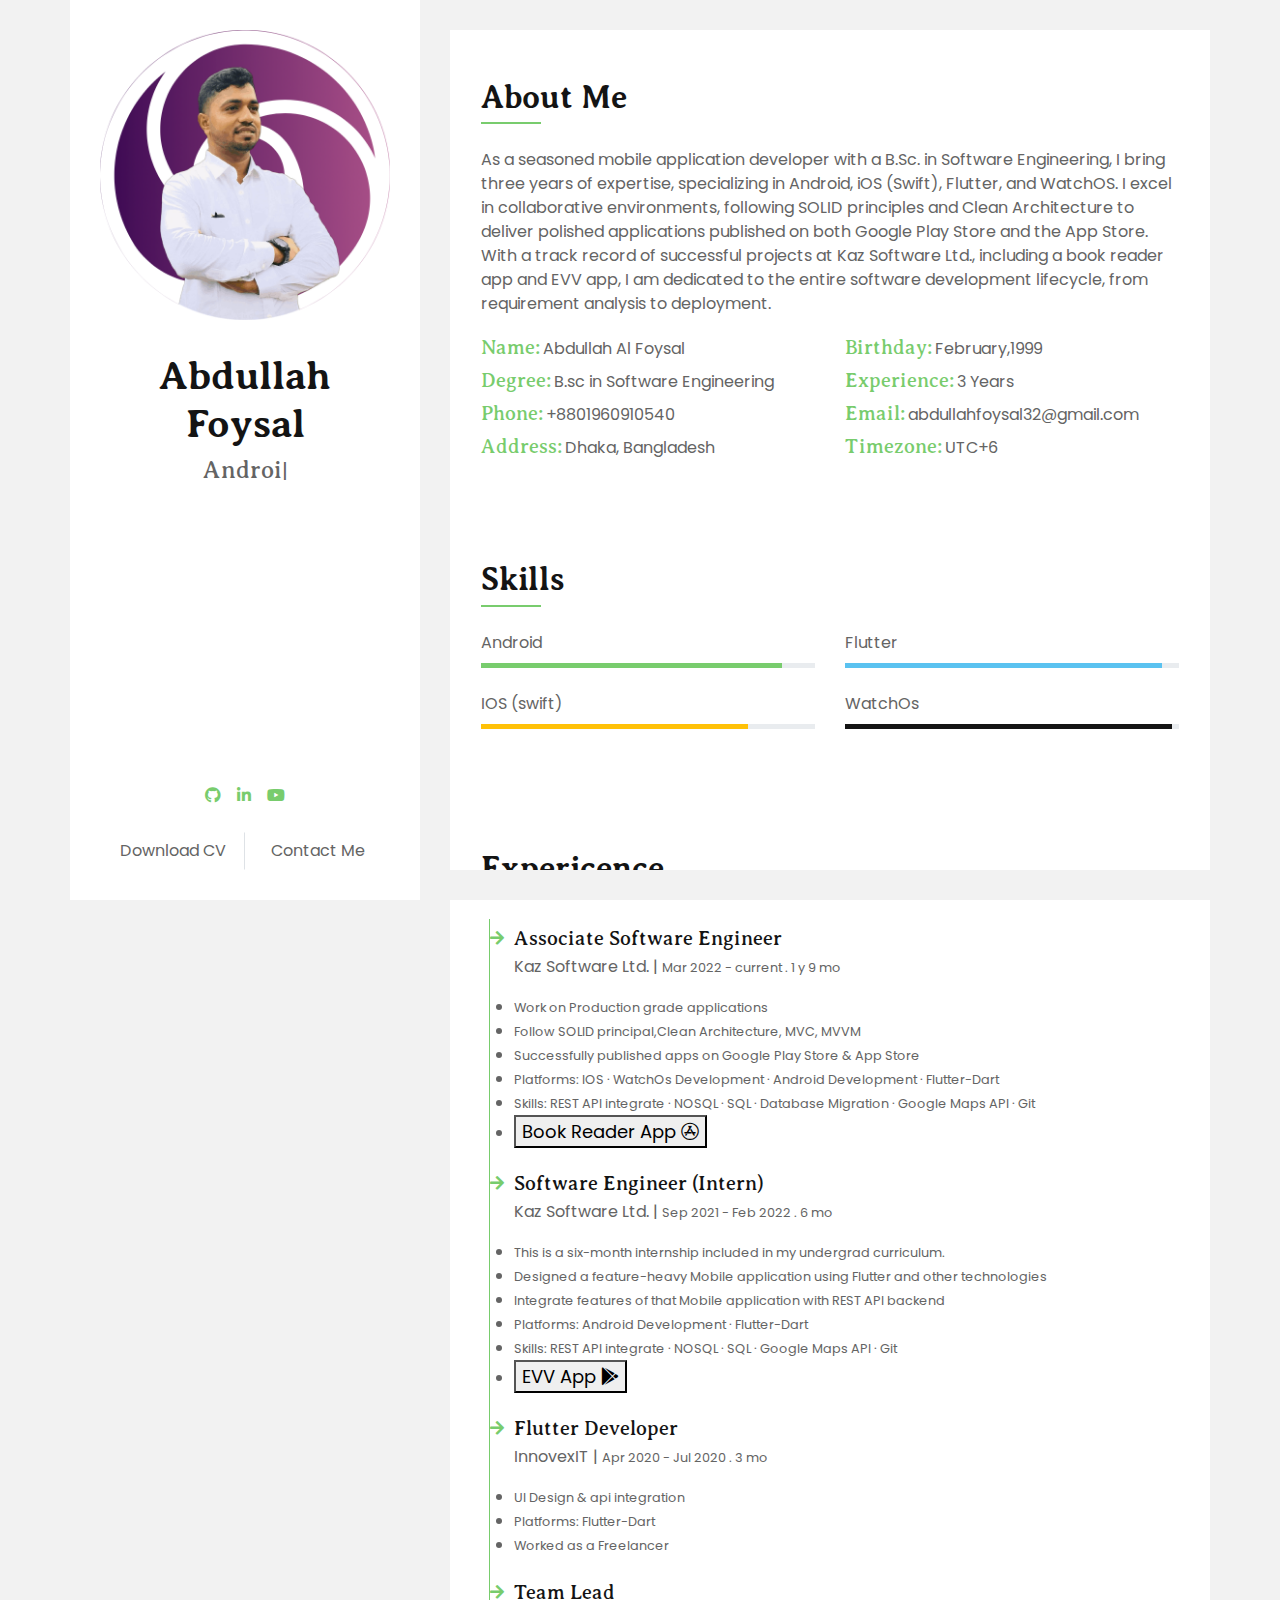
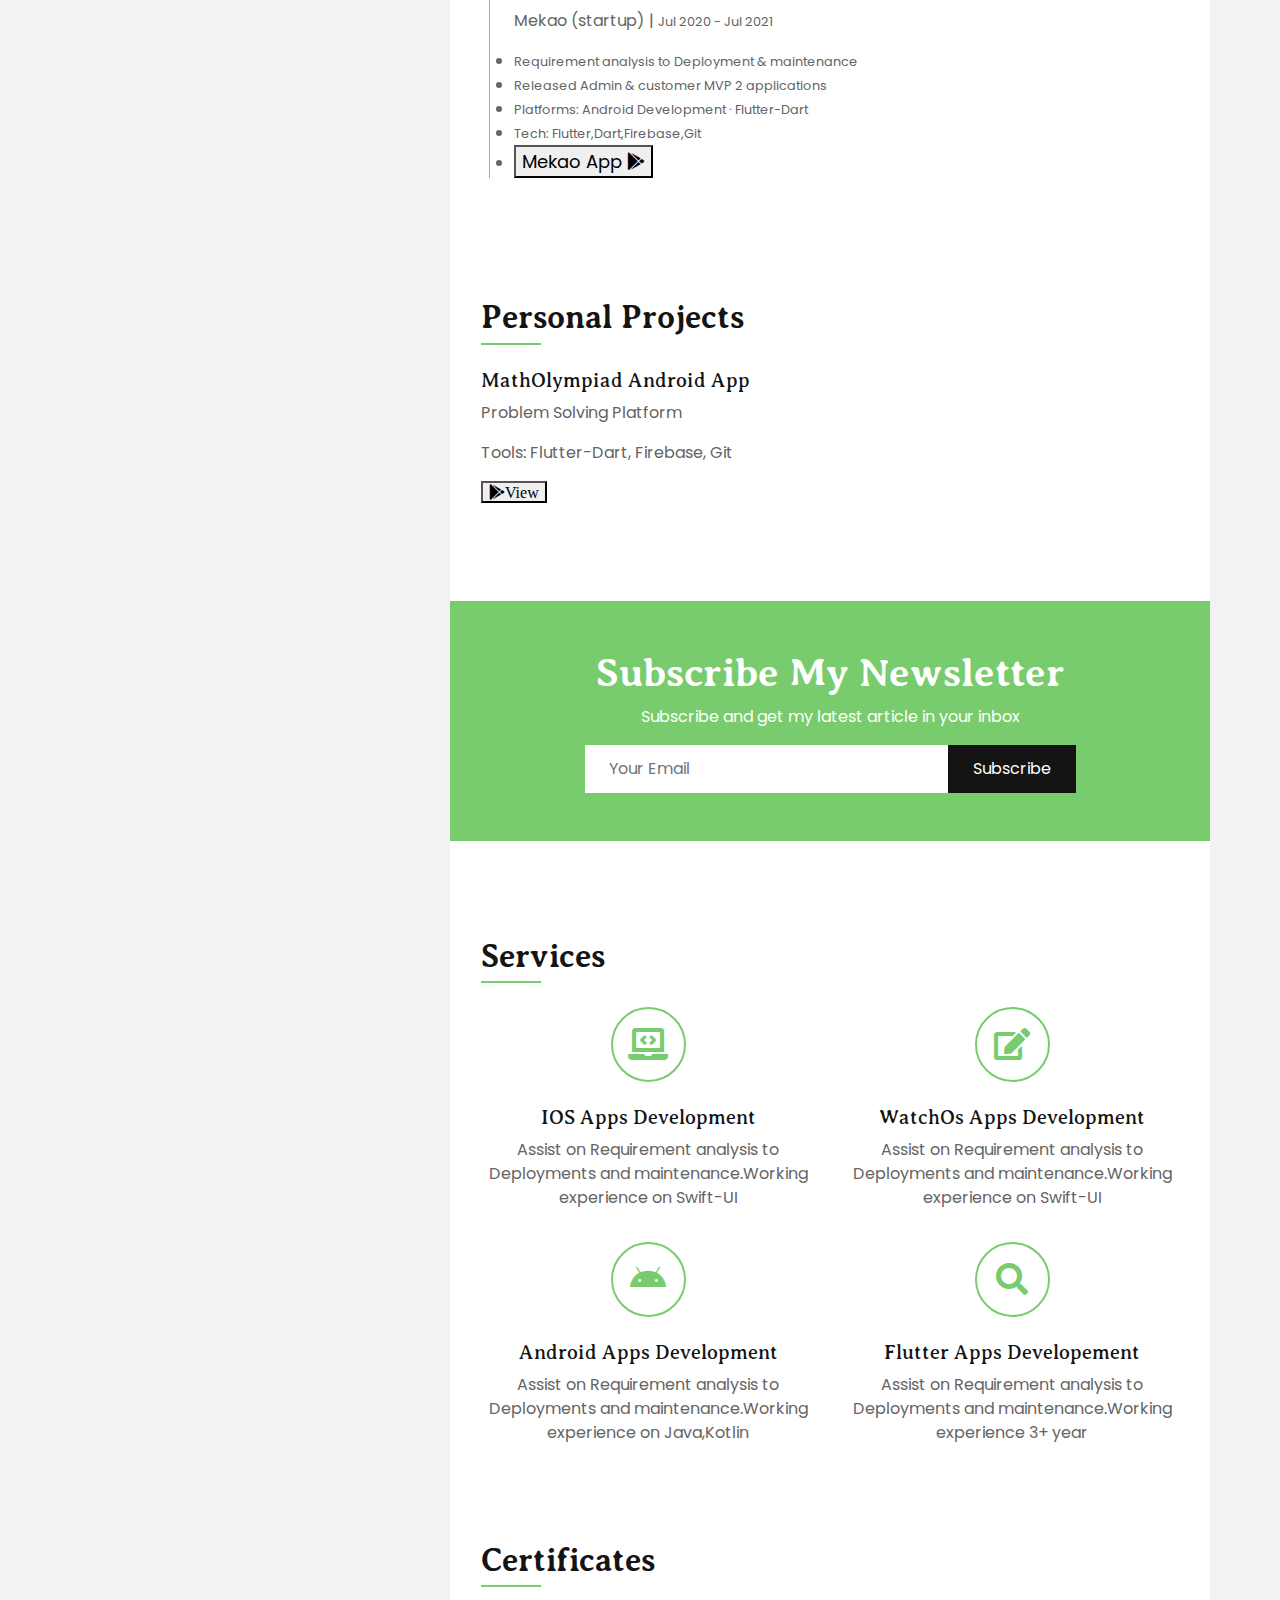
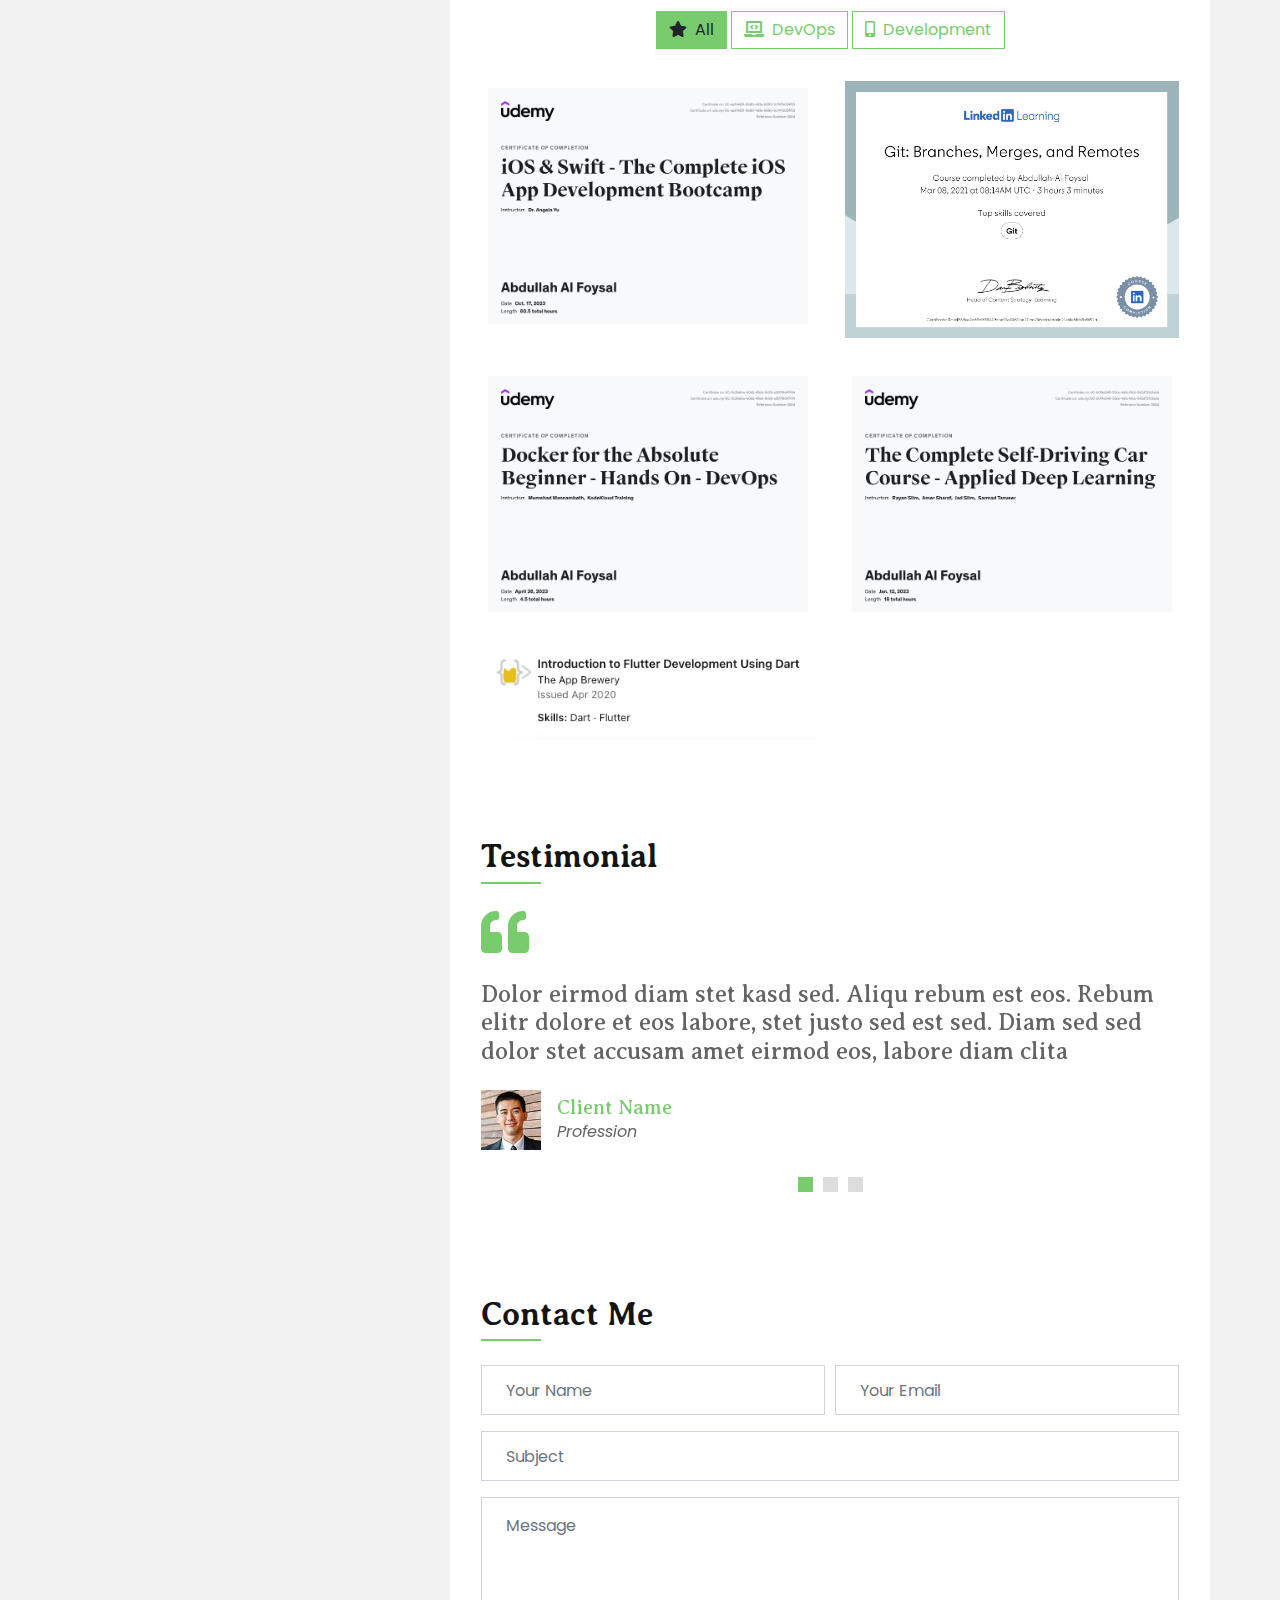
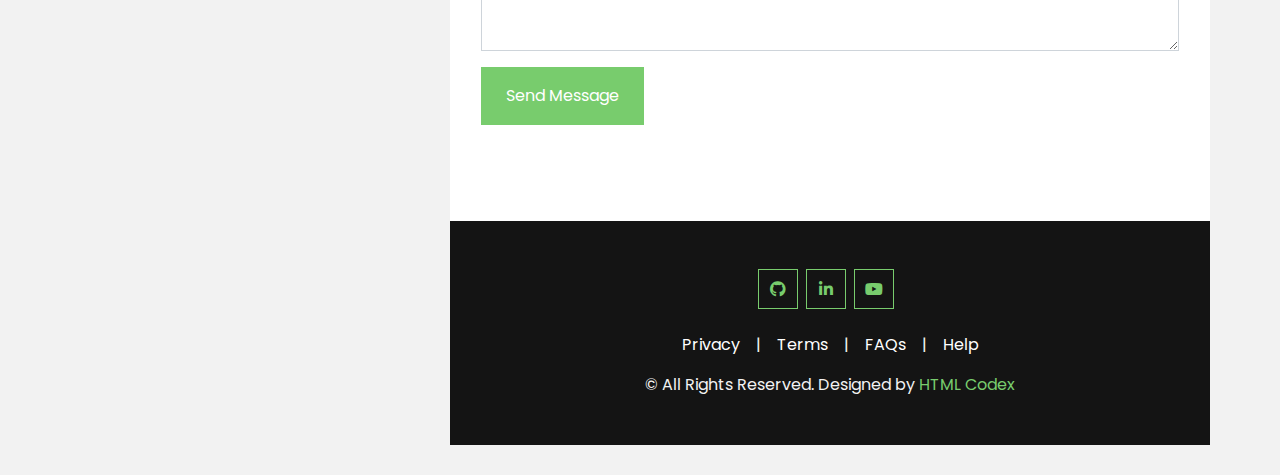
==== index.html @ 1bad293f "personal project add" ====
<!DOCTYPE html>
<html lang="en">
    <head>
        <meta charset="utf-8">
        <title>Abdullah - Portfolio Website</title>
        <meta content="width=device-width, initial-scale=1.0" name="viewport">
        <meta content="Free Website Template" name="keywords">
        <meta content="Free Website Template" name="description">

        <!-- Favicon -->
        <link href="img/favicon.ico" rel="icon">

        <!-- Google Fonts -->
        <link rel="preconnect" href="https://fonts.gstatic.com">
        <link href="https://fonts.googleapis.com/css2?family=Averia+Serif+Libre:wght@400;700&family=Poppins&display=swap" rel="stylesheet"> 

        <!-- Font Awesome -->
        <link href="https://cdnjs.cloudflare.com/ajax/libs/font-awesome/5.10.0/css/all.min.css" rel="stylesheet">

        <!-- Libraries Stylesheet -->
        <link href="lib/owlcarousel/assets/owl.carousel.min.css" rel="stylesheet">
        <link href="lib/lightbox/css/lightbox.min.css" rel="stylesheet">

        <!-- Customized Bootstrap Stylesheet -->
        <link href="css/style.css" rel="stylesheet">
    </head>

    <body data-spy="scroll" data-target=".navbar" data-offset="51">
        <script>
            function openPopup() {
             
                // Create a new window
                var popup = window.open('project.html', 'Popup', 'width=800,height=600,scrollbars=yes');
    
                
            }
        </script>



        <div class="wrapper">
            <div class="sidebar">
                <div class="sidebar-text d-flex flex-column h-100 justify-content-center text-center">
                    <img class="w-100 img-fluid mb-4" src="img/profile.png" alt="Image">
                    <h1 class="mt-2">Abdullah Foysal</h1>
                    <div class="mb-4" style="height: 22px;">
                        <h4 class="typed-text-output d-inline-block text-body"></h4>
                        <div class="typed-text d-none">Android Developer,Flutter Developer,IOS Developer,WatchOs Developer</div>
                    </div>
                    <div class="d-flex justify-content-center mt-auto mb-3">
                        <a class="mx-2" href="https://github.com/Abdullahfoysal" target="_blank"><i class="fab fa-github"></i></a>
                        <a class="mx-2" href="https://www.linkedin.com/in/abdullahfoysal/" target="_blank"><i class="fab fa-linkedin-in"></i></a>
                        
                        <a class="mx-2" href="https://www.youtube.com/@studytab4827" target="_blank"><i class="fab fa-youtube"></i></a>
                    </div>
                    <div class="d-flex align-items-end justify-content-between">
                        <a href="" class="btn btn-block border-right">Download CV</a>
                        <a href="#contact" class="btn btn-block btn-scroll">Contact Me</a>
                    </div>
                </div>
                <div class="sidebar-icon d-flex flex-column h-100 justify-content-center text-right">
                    <i class="fas fa-2x fa-angle-double-right text-primary"></i>
                </div>
            </div>
            <div class="content">
                <!-- About Start -->
                <div class="container bg-white py-5">
                    <div class="row px-3">
                        <div class="col-12">
                            <h2 class="title position-relative pb-2 mb-4">About Me</h2>
                            

  

   
                        </div>
                        <div class="col-12">
                            <p>
                                As a seasoned mobile application developer with a B.Sc. in Software Engineering, I bring three years of expertise, specializing in Android, iOS (Swift), Flutter, and WatchOS. I excel in collaborative environments, following SOLID principles and Clean Architecture to deliver polished applications published on both Google Play Store and the App Store. With a track record of successful projects at Kaz Software Ltd., including a book reader app and EVV app, I am dedicated to the entire software development lifecycle, from requirement analysis to deployment.</p>
                            <div class="row">
                                <div class="col-sm-6 py-1">
                                    <h5 class="d-inline text-primary">Name:</h5> Abdullah Al Foysal
                                </div>
                                <div class="col-sm-6 py-1">
                                    <h5 class="d-inline text-primary">Birthday:</h5> February,1999
                                </div>
                                <div class="col-sm-6 py-1">
                                    <h5 class="d-inline text-primary">Degree:</h5> B.sc in Software Engineering
                                </div>
                                <div class="col-sm-6 py-1">
                                    <h5 class="d-inline text-primary">Experience:</h5> 3 Years
                                </div>
                                <div class="col-sm-6 py-1">
                                    <h5 class="d-inline text-primary">Phone:</h5> +8801960910540
                                </div>
                                <div class="col-sm-6 py-1">
                                    <h5 class="d-inline text-primary">Email:</h5> abdullahfoysal32@gmail.com 
                                </div>
                                <div class="col-sm-6 py-1">
                                    <h5 class="d-inline text-primary">Address:</h5> Dhaka, Bangladesh
                                </div>
                                <div class="col-sm-6 py-1">
                                    <h5 class="d-inline text-primary">Timezone:</h5> UTC+6
                                </div>
                            </div>
                        </div>
                    </div>
                </div>
                <!-- About End -->


                <!-- Skills Start -->
                <div class="container bg-white py-5">
                    <div class="row px-3">
                        <div class="col-12">
                            <h2 class="title position-relative pb-2 mb-4">Skills</h2>
                        </div>
                        <div class="col-sm-6">
                            <div class="skill mb-4">
                                <div class="d-flex justify-content-between">
                                    <p class="mb-2">Android</p>
                                    <!-- <p class="mb-2">95%</p> -->
                                </div>
                                <div class="progress">
                                    <div class="progress-bar bg-primary" role="progressbar" aria-valuenow="90" aria-valuemin="0" aria-valuemax="100"></div>
                                </div>
                            </div>
                            <div class="skill mb-4">
                                <div class="d-flex justify-content-between">
                                    <p class="mb-2">IOS (swift)</p>
                                    <!-- <p class="mb-2">90%</p> -->
                                </div>
                                <div class="progress">
                                    <div class="progress-bar bg-warning" role="progressbar" aria-valuenow="80" aria-valuemin="0" aria-valuemax="100"></div>
                                </div>
                            </div>
                            <!-- <div class="skill mb-4">
                                <div class="d-flex justify-content-between">
                                    <p class="mb-2">PHP</p>
                                    <p class="mb-2">90%</p>
                                </div>
                                <div class="progress">
                                    <div class="progress-bar bg-danger" role="progressbar" aria-valuenow="90" aria-valuemin="0" aria-valuemax="100"></div>
                                </div>
                            </div> -->
                        </div>
                        <div class="col-sm-6">
                            <div class="skill mb-4">
                                <div class="d-flex justify-content-between">
                                    <p class="mb-2">Flutter</p>
                                    <!-- <p class="mb-2">99%</p> -->
                                </div>
                                <div class="progress">
                                    <div class="progress-bar bg-blue" role="progressbar" aria-valuenow="95" aria-valuemin="0" aria-valuemax="100"></div>
                                </div>
                            </div>
                            <div class="skill mb-4">
                                <div class="d-flex justify-content-between">
                                    <p class="mb-2">WatchOs</p>
                                    <!-- <p class="mb-2">95%</p> -->
                                </div>
                                <div class="progress">
                                    <div class="progress-bar bg-dark" role="progressbar" aria-valuenow="98" aria-valuemin="0" aria-valuemax="100"></div>
                                </div>
                            </div>
                            <!-- <div class="skill mb-4">
                                <div class="d-flex justify-content-between">
                                    <p class="mb-2">Wordpress</p>
                                    <p class="mb-2">85%</p>
                                </div>
                                <div class="progress">
                                    <div class="progress-bar bg-info" role="progressbar" aria-valuenow="85" aria-valuemin="0" aria-valuemax="100"></div>
                                </div>
                            </div> -->
                        </div>
                    </div>
                </div>
                <!-- Skills End -->


                <!-- Education Start -->
                <div class="container bg-white py-5">
                    <div class="row px-3">
                        <div class="col-12">
                            <h2 class="title position-relative pb-2 mb-4">Expericence</h2>
                        </div>
                        <div class="col-12">
                            <div class="border-left border-primary pt-2 pl-4 ml-2">
                                <div class="position-relative mb-4">
                                    <i class="fa fa-arrow-right text-primary position-absolute" style="top: 3px; left: -24px;"></i>
                                    <h5 class="mb-1">Associate Software Engineer</h5>
                                    <p class="mb-2">Kaz Software Ltd. | <small>Mar 2022 - current . 1 y 9 mo</small></p>
                                    <p> 
                                        <li><small>Work on Production grade applications</small></li>
                                        <li><small>Follow SOLID principal,Clean Architecture, MVC, MVVM</small></li>
                                        <li><small> Successfully published apps on Google Play Store & App Store</small></li>
                                        <li><small> <bold>Platforms: </bold>IOS · WatchOs Development · Android Development · Flutter-Dart</small></li>
                                        <li><small> <bold>Skills: </bold>REST API integrate · NOSQL · SQL · Database Migration · Google Maps API · Git</small></li>
                                        <li> 
                                            <a href="https://apps.apple.com/us/app/hakma-muslim-kids-reader-tv/id6446335154">
                                            <button style='font-size:18px'>Book Reader App <i class='fab fa-app-store'></i></button> 
                                            </a>
                                        </li>
                                       
                                     
                                    </p>
                                </div>
                                <div class="position-relative mb-4">
                                    <i class="fa fa-arrow-right text-primary position-absolute" style="top: 3px; left: -24px;"></i>
                                    <h5 class="mb-1">Software Engineer (Intern)</h5>
                                    <p class="mb-2">Kaz Software Ltd. | <small>Sep 2021 - Feb 2022 . 6 mo</small></p>
                                    <p> 
                                        <li><small>This is a six-month internship included in my undergrad curriculum.</small></li>
                                        <li><small>Designed a feature-heavy Mobile application using Flutter and other technologies</small></li>
                                        <li><small>Integrate features of that Mobile application with REST API backend</small></li>
                                        <li><small> <bold>Platforms: </bold>Android Development · Flutter-Dart</small></li>
                                        <li><small>Skills: REST API integrate · NOSQL · SQL · Google Maps API · Git</small></li>
                                        <li> 
                                            <a href="https://play.google.com/store/apps/details?id=com.swe.evv">
                                            <button style='font-size:18px'>EVV App <i class='fab fa-google-play'></i></button> 
                                            </a>
                                        </li>
                                     
                                    </p>
                                </div>
                                <div class="position-relative mb-4">
                                    <i class="fa fa-arrow-right text-primary position-absolute" style="top: 3px; left: -24px;"></i>
                                    <h5 class="mb-1">Flutter Developer </h5>
                                    <p class="mb-2">InnovexIT | <small>Apr 2020 - Jul 2020 . 3 mo</small></p>
                                    
                                    <p>
                                        <li><small>UI Design & api integration</small></li>
                                        <li><small> <bold>Platforms: </bold>Flutter-Dart</small></li>
                                        <li><small>Worked as a Freelancer</small></li>
                                      
                                    </p>
                                </div>
                                <div class="position-relative mb-4">
                                    <i class="fa fa-arrow-right text-primary position-absolute" style="top: 3px; left: -24px;"></i>
                                    <h5 class="mb-1">Team Lead</h5>
                                    <p class="mb-2">Mekao (startup) | <small>Jul 2020 - Jul 2021</small></p>
                                    <p>
                                        
                                        <li><small>Requirement analysis to Deployment & maintenance</small></li>
                                        <li><small>Released Admin & customer MVP 2 applications</small></li>
                                        <li><small> <bold>Platforms: </bold>Android Development · Flutter-Dart</small></li>
                                        <li><small>Tech: Flutter,Dart,Firebase,Git</small></li>
                                        <li> 
                                            <a href="https://play.google.com/store/apps/details?id=com.technician.summary.client_tsp_v2">
                                            <button style='font-size:18px'>Mekao App <i class='fab fa-google-play'></i></button> 
                                            </a>
                                        </li>
                                        
                                    </p>
                                </div>
                            </div>
                        </div>
                    </div>
                </div>
                <!-- Education End -->


<!-- Projects Start -->
<div class="container bg-white py-5">
    <div class="row px-3">
        <div class="col-12">
            <h2 class="title position-relative pb-2 mb-4">Personal Projects</h2>
        </div>
        <div class="col-12">
            <div class="project-item-container">
                <!-- Project 1 -->
                <div class="project-item">
                    <!-- <i class="fas fa-mobile-alt project-icon"></i> -->
                    <div class="project-details">
                        <h5 class="project-title">MathOlympiad Android App</h5>
                        <p class="project-subtitle">Problem Solving Platform</p>
                        <p class="project-subtitle">Tools: Flutter-Dart, Firebase, Git</p>
                       
                        <button onclick="openPopup()" class="fab fa-google-play">View</button>
                    </div>
                </div>

              
            </div>
        </div>
    </div>
</div>
<!-- Projects End -->


                
                
                <!-- Subscribe Start -->
                <div class="container bg-white py-5 px-0">
                    <div class="bg-primary text-center p-5">
                        <h1 class="text-white font-weight-bold">Subscribe My Newsletter</h1>
                        <p class="text-white">Subscribe and get my latest article in your inbox</p>
                        <form class="form-inline justify-content-center">
                            <div class="input-group">
                                <input type="text" class="form-control border-0 p-4" placeholder="Your Email">
                                <div class="input-group-append">
                                    <button class="btn btn-dark px-4" type="submit">Subscribe</button>
                                </div>
                            </div>
                        </form>
                    </div>
                </div>
                <!-- Subscribe End -->


                <!-- Services Start -->
                <div class="container bg-white pt-5 pb-3">
                    <div class="row px-3">
                        <div class="col-12">
                            <h2 class="title position-relative pb-2 mb-4">Services</h2>
                        </div>
                        <div class="col-md-6 service-item text-center mb-3">
                            <i class="fa fa-2x fa-laptop-code mx-auto mb-4"></i>
                            <h5 class="mb-2">IOS Apps Development</h5>
                            <p>Assist on Requirement analysis to Deployments and maintenance.Working experience on Swift-UI</p>
                        </div>
                        <div class="col-md-6 service-item text-center mb-3">
                            <i class="fa fa-2x fa-edit mx-auto mb-4"></i>
                            <h5 class="mb-2">WatchOs Apps Development</h5>
                            <p>Assist on Requirement analysis to Deployments and maintenance.Working experience on Swift-UI</p>
                        </div>
                        
                        <div class="col-md-6 service-item text-center mb-3">
                            <i class="fab fa-2x fa-android mx-auto mb-4"></i>
                            <h5 class="mb-2">Android Apps Development</h5>
                            <p>Assist on Requirement analysis to Deployments and maintenance.Working experience on Java,Kotlin</p>
                        </div>
                        <div class="col-md-6 service-item text-center mb-3">
                            <i class="fa fa-2x fa-search mx-auto mb-4"></i>
                            <h5 class="mb-2">Flutter Apps Developement</h5>
                            <p>Assist on Requirement analysis to Deployments and maintenance.Working experience 3+ year</p>
                        </div>
                       


                    </div>
                </div>
                <!-- Services End -->


                <!-- Portfolio Start -->
                <div class="container bg-white pt-5 pb-3">
                    <div class="row px-3">
                        <div class="col-12">
                            <h2 class="title position-relative pb-2 mb-4">Certificates</h2>
                        </div>
                        <div class="col-12">
                            <div class="row">
                                <div class="col-12 text-center mb-2">
                                    <ul class="list-inline mb-4" id="portfolio-flters">
                                        <li class="btn btn-outline-primary active"  data-filter="*"><i class="fa fa-star mr-2"></i>All</li>
                                        <li class="btn btn-outline-primary" data-filter=".first"><i class="fa fa-laptop-code mr-2"></i>DevOps</li>
                                        <li class="btn btn-outline-primary" data-filter=".second"><i class="fa fa-mobile-alt mr-2"></i>Development</li>
                                    </ul>
                                </div>
                            </div>
                            <div class="row portfolio-container">
                                
                                <div class="col-md-6 mb-4 portfolio-item second">
                                    <div class="position-relative overflow-hidden mb-2">
                                        <img class="img-fluid w-100" src="img/certificates/portfolio-1.jpg" alt="">
                                        <div class="portfolio-btn d-flex align-items-center justify-content-center">
                                            <a href="img/certificates/portfolio-1.jpg" data-lightbox="portfolio">
                                                <i class="fa fa-4x fa-plus text-white"></i>
                                            </a>
                                        </div>
                                    </div>
                                </div>
                                <div class="col-md-6 mb-4 portfolio-item second">
                                    <div class="position-relative overflow-hidden mb-2">
                                        <img class="img-fluid w-100" src="img/certificates/portfolio-2.jpg" alt="">
                                        <div class="portfolio-btn d-flex align-items-center justify-content-center">
                                            <a href="img/certificates/portfolio-2.jpg" data-lightbox="portfolio">
                                                <i class="fa fa-4x fa-plus text-white"></i>
                                            </a>
                                        </div>
                                    </div>
                                </div>
                                <div class="col-md-6 mb-4 portfolio-item first">
                                    <div class="position-relative overflow-hidden mb-2">
                                        <img class="img-fluid w-100" src="img/certificates/portfolio-3.jpg" alt="">
                                        <div class="portfolio-btn d-flex align-items-center justify-content-center">
                                            <a href="img/certificates/portfolio-3.jpg" data-lightbox="portfolio">
                                                <i class="fa fa-4x fa-plus text-white"></i>
                                            </a>
                                        </div>
                                    </div>
                                </div>
                                <div class="col-md-6 mb-4 portfolio-item second">
                                    <div class="position-relative overflow-hidden mb-2">
                                        <img class="img-fluid w-100" src="img/certificates/portfolio-4.jpg" alt="">
                                        <div class="portfolio-btn d-flex align-items-center justify-content-center">
                                            <a href="img/certificates/portfolio-4.jpg" data-lightbox="portfolio">
                                                <i class="fa fa-4x fa-plus text-white"></i>
                                            </a>
                                        </div>
                                    </div>
                                </div>
                                <div class="col-md-6 mb-4 portfolio-item second">
                                    <div class="position-relative overflow-hidden mb-2">
                                        <img class="img-fluid w-100" src="img/certificates/flutter.jpg" alt="">
                                        <div class="portfolio-btn d-flex align-items-center justify-content-center"> 
                                            <a href="img/certificates/flutter.jpg" data-lightbox="portfolio">
                                                <i class="fa fa-4x fa-plus text-white"></i>
                                            </a>
                                        </div>
                                    </div>
                                </div>
                            </div>
                        </div>
                    </div>
                </div>
                <!-- Portfolio End -->


                <!-- Testimonial Start -->
                <div class="container bg-white py-5">
                    <div class="row px-3">
                        <div class="col-12">
                            <h2 class="title position-relative pb-2 mb-4">Testimonial</h2>
                        </div>
                        <div class="col-12">
                            <div class="owl-carousel testimonial-carousel">
                                <div class="text-left">
                                    <i class="fa fa-3x fa-quote-left text-primary mb-4"></i>
                                    <h4 class="text-body mb-4">Dolor eirmod diam stet kasd sed. Aliqu rebum est eos. Rebum elitr dolore et eos labore, stet justo sed est sed. Diam sed sed dolor stet accusam amet eirmod eos, labore diam clita</h4>
                                    <div class="d-flex align-items-center">
                                        <img class="img-fluid" src="img/testimonial-1.jpg" style="width: 60px; height: 60px;">
                                        <div class="pl-3">
                                            <h5 class="text-primary m-0">Client Name</h5>
                                            <i>Profession</i>
                                        </div>
                                    </div>
                                </div>
                                <div class="text-left">
                                    <i class="fa fa-3x fa-quote-left text-primary mb-4"></i>
                                    <h4 class="text-body mb-4">Dolor eirmod diam stet kasd sed. Aliqu rebum est eos. Rebum elitr dolore et eos labore, stet justo sed est sed. Diam sed sed dolor stet accusam amet eirmod eos, labore diam clita</h4>
                                    <div class="d-flex align-items-center">
                                        <img class="img-fluid" src="img/testimonial-2.jpg" style="width: 60px; height: 60px;">
                                        <div class="pl-3">
                                            <h5 class="text-primary m-0">Client Name</h5>
                                            <i>Profession</i>
                                        </div>
                                    </div>
                                </div>
                                <div class="text-left">
                                    <i class="fa fa-3x fa-quote-left text-primary mb-4"></i>
                                    <h4 class="text-body mb-4">Dolor eirmod diam stet kasd sed. Aliqu rebum est eos. Rebum elitr dolore et eos labore, stet justo sed est sed. Diam sed sed dolor stet accusam amet eirmod eos, labore diam clita</h4>
                                    <div class="d-flex align-items-center">
                                        <img class="img-fluid" src="img/testimonial-3.jpg" style="width: 60px; height: 60px;">
                                        <div class="pl-3">
                                            <h5 class="text-primary m-0">Client Name</h5>
                                            <i>Profession</i>
                                        </div>
                                    </div>
                                </div>
                            </div>
                        </div>
                    </div>
                </div>
                <!-- Testimonial End -->


                <!-- Contact Start -->
                <div class="container bg-white py-5" id="contact">
                    <div class="row px-3">
                        <div class="col-12">
                            <h2 class="title position-relative pb-2 mb-4">Contact Me</h2>
                        </div>
                        <div class="col-12">
                            <div class="contact-form">
                                <div id="success"></div>
                                <form name="sentMessage" id="contactForm" novalidate="novalidate">
                                    <div class="form-row">
                                        <div class="control-group col-sm-6">
                                            <input type="text" class="form-control p-4" id="name" placeholder="Your Name"
                                                required="required" data-validation-required-message="Please enter your name" />
                                            <p class="help-block text-danger"></p>
                                        </div>
                                        <div class="control-group col-sm-6">
                                            <input type="email" class="form-control p-4" id="email" placeholder="Your Email"
                                                required="required" data-validation-required-message="Please enter your email" />
                                            <p class="help-block text-danger"></p>
                                        </div>
                                    </div>
                                    <div class="control-group">
                                        <input type="text" class="form-control p-4" id="subject" placeholder="Subject"
                                            required="required" data-validation-required-message="Please enter a subject" />
                                        <p class="help-block text-danger"></p>
                                    </div>
                                    <div class="control-group">
                                        <textarea class="form-control py-3 px-4" rows="5" id="message" placeholder="Message"
                                            required="required"
                                            data-validation-required-message="Please enter your message"></textarea>
                                        <p class="help-block text-danger"></p>
                                    </div>
                                    <div>
                                        <button class="btn btn-primary py-3 px-4" type="submit" id="sendMessageButton">Send Message</button>
                                    </div>
                                </form>
                            </div>
                        </div>
                    </div>
                </div>
                <!-- Contact End -->
                
                
                <!-- Footer Start -->
                <div class="container-fluid bg-white pt-5 px-0">
                    <div class="container bg-dark text-light text-center py-5">
                        <div class="d-flex justify-content-center mb-4">
                            <a class="btn btn-outline-primary btn-square mr-2" href="https://github.com/Abdullahfoysal" target="_blank"><i class="fab fa-github"></i></a>
                            <a class="btn btn-outline-primary btn-square mr-2" href="https://www.linkedin.com/in/abdullahfoysal" target="_blank"><i class="fab fa-linkedin-in"></i></a>
                            <a class="btn btn-outline-primary btn-square mr-2" href="https://www.youtube.com/@studytab4827" target="_blank"><i class="fab fa-youtube"></i></a>
                            
                        </div>
                        <div class="d-flex justify-content-center mb-3">
                            <a class="text-white" href="#">Privacy</a>
                            <span class="px-3">|</span>
                            <a class="text-white" href="#">Terms</a>
                            <span class="px-3">|</span>
                            <a class="text-white" href="#">FAQs</a>
                            <span class="px-3">|</span>
                            <a class="text-white" href="#">Help</a>
                        </div>
                        <p class="m-0">&copy; All Rights Reserved. Designed by <a href="https://htmlcodex.com">HTML Codex</a></p>
                    </div>
                </div>
                <!-- Footer End -->
            </div>
        </div>
        
        <!-- Back to Top -->
        <a href="#" class="back-to-top"><i class="fa fa-angle-double-up"></i></a>
        
        <!-- JavaScript Libraries -->
        <script src="https://code.jquery.com/jquery-3.4.1.min.js"></script>
        <script src="https://stackpath.bootstrapcdn.com/bootstrap/4.4.1/js/bootstrap.bundle.min.js"></script>
        <script src="lib/typed/typed.min.js"></script>
        <script src="lib/easing/easing.min.js"></script>
        <script src="lib/waypoints/waypoints.min.js"></script>
        <script src="lib/owlcarousel/owl.carousel.min.js"></script>
        <script src="lib/isotope/isotope.pkgd.min.js"></script>
        <script src="lib/lightbox/js/lightbox.min.js"></script>

        <!-- Contact Javascript File -->
        <script src="mail/jqBootstrapValidation.min.js"></script>
        <script src="mail/contact.js"></script>

        <!-- Template Javascript -->
        <script src="js/main.js"></script>
    </body>
</html>
---- css/style.css ----
/******* Bootstrap Theming ********/
/*!
 * Bootstrap v4.5.3 (https://getbootstrap.com/)
 * Copyright 2011-2020 The Bootstrap Authors
 * Copyright 2011-2020 Twitter, Inc.
 * Licensed under MIT (https://github.com/twbs/bootstrap/blob/main/LICENSE)
 */
:root {
  --blue: #007bff;
  --indigo: #6610f2;
  --purple: #6f42c1;
  --pink: #e83e8c;
  --red: #dc3545;
  --orange: #fd7e14;
  --yellow: #ffc107;
  --green: #28a745;
  --teal: #20c997;
  --cyan: #17a2b8;
  --white: #fff;
  --gray: #6c757d;
  --gray-dark: #343a40;
  --primary: #78CC6D;
  --secondary: #6c757d;
  --success: #28a745;
  --info: #17a2b8;
  --warning: #ffc107;
  --danger: #dc3545;
  --light: #F2F2F2;
  --dark: #141414;
  --breakpoint-xs: 0;
  --breakpoint-sm: 576px;
  --breakpoint-md: 768px;
  --breakpoint-lg: 992px;
  --breakpoint-xl: 1200px;
  --font-family-sans-serif: -apple-system, BlinkMacSystemFont, "Segoe UI", Roboto, "Helvetica Neue", Arial, "Noto Sans", sans-serif, "Apple Color Emoji", "Segoe UI Emoji", "Segoe UI Symbol", "Noto Color Emoji";
  --font-family-monospace: SFMono-Regular, Menlo, Monaco, Consolas, "Liberation Mono", "Courier New", monospace;
}

*,
*::before,
*::after {
  box-sizing: border-box;
}

html {
  font-family: sans-serif;
  line-height: 1.15;
  -webkit-text-size-adjust: 100%;
  -webkit-tap-highlight-color: rgba(0, 0, 0, 0);
}

article, aside, figcaption, figure, footer, header, hgroup, main, nav, section {
  display: block;
}

body {
  margin: 0;
  font-family: "Poppins", sans-serif;
  font-size: 1rem;
  font-weight: 400;
  line-height: 1.5;
  color: #646464;
  text-align: left;
  background-color: #F2F2F2;
}

[tabindex="-1"]:focus:not(:focus-visible) {
  outline: 0 !important;
}

hr {
  box-sizing: content-box;
  height: 0;
  overflow: visible;
}

h1, h2, h3, h4, h5, h6 {
  margin-top: 0;
  margin-bottom: 0.5rem;
}

p {
  margin-top: 0;
  margin-bottom: 1rem;
}

abbr[title],
abbr[data-original-title] {
  text-decoration: underline;
  text-decoration: underline dotted;
  cursor: help;
  border-bottom: 0;
  text-decoration-skip-ink: none;
}

address {
  margin-bottom: 1rem;
  font-style: normal;
  line-height: inherit;
}

ol,
ul,
dl {
  margin-top: 0;
  margin-bottom: 1rem;
}

ol ol,
ul ul,
ol ul,
ul ol {
  margin-bottom: 0;
}

dt {
  font-weight: 700;
}

dd {
  margin-bottom: .5rem;
  margin-left: 0;
}

blockquote {
  margin: 0 0 1rem;
}

b,
strong {
  font-weight: bolder;
}

small {
  font-size: 80%;
}

sub,
sup {
  position: relative;
  font-size: 75%;
  line-height: 0;
  vertical-align: baseline;
}

sub {
  bottom: -.25em;
}

sup {
  top: -.5em;
}

a {
  color: #78CC6D;
  text-decoration: none;
  background-color: transparent;
}

a:hover {
  color: #4aaf3d;
  text-decoration: underline;
}

a:not([href]):not([class]) {
  color: inherit;
  text-decoration: none;
}

a:not([href]):not([class]):hover {
  color: inherit;
  text-decoration: none;
}

pre,
code,
kbd,
samp {
  font-family: SFMono-Regular, Menlo, Monaco, Consolas, "Liberation Mono", "Courier New", monospace;
  font-size: 1em;
}

pre {
  margin-top: 0;
  margin-bottom: 1rem;
  overflow: auto;
  -ms-overflow-style: scrollbar;
}

figure {
  margin: 0 0 1rem;
}

img {
  vertical-align: middle;
  border-style: none;
}

svg {
  overflow: hidden;
  vertical-align: middle;
}

table {
  border-collapse: collapse;
}

caption {
  padding-top: 0.75rem;
  padding-bottom: 0.75rem;
  color: #6c757d;
  text-align: left;
  caption-side: bottom;
}

th {
  text-align: inherit;
  text-align: -webkit-match-parent;
}

label {
  display: inline-block;
  margin-bottom: 0.5rem;
}

button {
  border-radius: 0;
}

button:focus {
  outline: 1px dotted;
  outline: 5px auto -webkit-focus-ring-color;
}

input,
button,
select,
optgroup,
textarea {
  margin: 0;
  font-family: inherit;
  font-size: inherit;
  line-height: inherit;
}

button,
input {
  overflow: visible;
}

button,
select {
  text-transform: none;
}

[role="button"] {
  cursor: pointer;
}

select {
  word-wrap: normal;
}

button,
[type="button"],
[type="reset"],
[type="submit"] {
  -webkit-appearance: button;
}

button:not(:disabled),
[type="button"]:not(:disabled),
[type="reset"]:not(:disabled),
[type="submit"]:not(:disabled) {
  cursor: pointer;
}

button::-moz-focus-inner,
[type="button"]::-moz-focus-inner,
[type="reset"]::-moz-focus-inner,
[type="submit"]::-moz-focus-inner {
  padding: 0;
  border-style: none;
}

input[type="radio"],
input[type="checkbox"] {
  box-sizing: border-box;
  padding: 0;
}

textarea {
  overflow: auto;
  resize: vertical;
}

fieldset {
  min-width: 0;
  padding: 0;
  margin: 0;
  border: 0;
}

legend {
  display: block;
  width: 100%;
  max-width: 100%;
  padding: 0;
  margin-bottom: .5rem;
  font-size: 1.5rem;
  line-height: inherit;
  color: inherit;
  white-space: normal;
}

progress {
  vertical-align: baseline;
}

[type="number"]::-webkit-inner-spin-button,
[type="number"]::-webkit-outer-spin-button {
  height: auto;
}

[type="search"] {
  outline-offset: -2px;
  -webkit-appearance: none;
}

[type="search"]::-webkit-search-decoration {
  -webkit-appearance: none;
}

::-webkit-file-upload-button {
  font: inherit;
  -webkit-appearance: button;
}

output {
  display: inline-block;
}

summary {
  display: list-item;
  cursor: pointer;
}

template {
  display: none;
}

[hidden] {
  display: none !important;
}

h1, h2, h3, h4, h5, h6,
.h1, .h2, .h3, .h4, .h5, .h6 {
  margin-bottom: 0.5rem;
  font-family: "Averia Serif Libre", cursive;
  font-weight: 500;
  line-height: 1.2;
  color: #141414;
}

h1, .h1 {
  font-size: 2.5rem;
}

h2, .h2 {
  font-size: 2rem;
}

h3, .h3 {
  font-size: 1.75rem;
}

h4, .h4 {
  font-size: 1.5rem;
}

h5, .h5 {
  font-size: 1.25rem;
}

h6, .h6 {
  font-size: 1rem;
}

.lead {
  font-size: 1.25rem;
  font-weight: 300;
}

.display-1 {
  font-size: 6rem;
  font-weight: 300;
  line-height: 1.2;
}

.display-2 {
  font-size: 5.5rem;
  font-weight: 300;
  line-height: 1.2;
}

.display-3 {
  font-size: 4.5rem;
  font-weight: 300;
  line-height: 1.2;
}

.display-4 {
  font-size: 3.5rem;
  font-weight: 300;
  line-height: 1.2;
}

hr {
  margin-top: 1rem;
  margin-bottom: 1rem;
  border: 0;
  border-top: 1px solid rgba(0, 0, 0, 0.1);
}

small,
.small {
  font-size: 80%;
  font-weight: 400;
}

mark,
.mark {
  padding: 0.2em;
  background-color: #fcf8e3;
}

.list-unstyled {
  padding-left: 0;
  list-style: none;
}

.list-inline {
  padding-left: 0;
  list-style: none;
}

.list-inline-item {
  display: inline-block;
}

.list-inline-item:not(:last-child) {
  margin-right: 0.5rem;
}

.initialism {
  font-size: 90%;
  text-transform: uppercase;
}

.blockquote {
  margin-bottom: 1rem;
  font-size: 1.25rem;
}

.blockquote-footer {
  display: block;
  font-size: 80%;
  color: #6c757d;
}

.blockquote-footer::before {
  content: "\2014\00A0";
}

.img-fluid {
  max-width: 100%;
  height: auto;
}

.img-thumbnail {
  padding: 0.25rem;
  background-color: #F2F2F2;
  border: 1px solid #dee2e6;
  max-width: 100%;
  height: auto;
}

.figure {
  display: inline-block;
}

.figure-img {
  margin-bottom: 0.5rem;
  line-height: 1;
}

.figure-caption {
  font-size: 90%;
  color: #6c757d;
}

code {
  font-size: 87.5%;
  color: #e83e8c;
  word-wrap: break-word;
}

a > code {
  color: inherit;
}

kbd {
  padding: 0.2rem 0.4rem;
  font-size: 87.5%;
  color: #fff;
  background-color: #212529;
}

kbd kbd {
  padding: 0;
  font-size: 100%;
  font-weight: 700;
}

pre {
  display: block;
  font-size: 87.5%;
  color: #212529;
}

pre code {
  font-size: inherit;
  color: inherit;
  word-break: normal;
}

.pre-scrollable {
  max-height: 340px;
  overflow-y: scroll;
}

.container,
.container-fluid,
.container-sm,
.container-md,
.container-lg,
.container-xl {
  width: 100%;
  padding-right: 15px;
  padding-left: 15px;
  margin-right: auto;
  margin-left: auto;
}

@media (min-width: 576px) {
  .container, .container-sm {
    max-width: 540px;
  }
}

@media (min-width: 768px) {
  .container, .container-sm, .container-md {
    max-width: 720px;
  }
}

@media (min-width: 992px) {
  .container, .container-sm, .container-md, .container-lg {
    max-width: 960px;
  }
}

@media (min-width: 1200px) {
  .container, .container-sm, .container-md, .container-lg, .container-xl {
    max-width: 1140px;
  }
}

.row {
  display: flex;
  flex-wrap: wrap;
  margin-right: -15px;
  margin-left: -15px;
}

.no-gutters {
  margin-right: 0;
  margin-left: 0;
}

.no-gutters > .col,
.no-gutters > [class*="col-"] {
  padding-right: 0;
  padding-left: 0;
}

.col-1, .col-2, .col-3, .col-4, .col-5, .col-6, .col-7, .col-8, .col-9, .col-10, .col-11, .col-12, .col,
.col-auto, .col-sm-1, .col-sm-2, .col-sm-3, .col-sm-4, .col-sm-5, .col-sm-6, .col-sm-7, .col-sm-8, .col-sm-9, .col-sm-10, .col-sm-11, .col-sm-12, .col-sm,
.col-sm-auto, .col-md-1, .col-md-2, .col-md-3, .col-md-4, .col-md-5, .col-md-6, .col-md-7, .col-md-8, .col-md-9, .col-md-10, .col-md-11, .col-md-12, .col-md,
.col-md-auto, .col-lg-1, .col-lg-2, .col-lg-3, .col-lg-4, .col-lg-5, .col-lg-6, .col-lg-7, .col-lg-8, .col-lg-9, .col-lg-10, .col-lg-11, .col-lg-12, .col-lg,
.col-lg-auto, .col-xl-1, .col-xl-2, .col-xl-3, .col-xl-4, .col-xl-5, .col-xl-6, .col-xl-7, .col-xl-8, .col-xl-9, .col-xl-10, .col-xl-11, .col-xl-12, .col-xl,
.col-xl-auto {
  position: relative;
  width: 100%;
  padding-right: 15px;
  padding-left: 15px;
}

.col {
  flex-basis: 0;
  flex-grow: 1;
  max-width: 100%;
}

.row-cols-1 > * {
  flex: 0 0 100%;
  max-width: 100%;
}

.row-cols-2 > * {
  flex: 0 0 50%;
  max-width: 50%;
}

.row-cols-3 > * {
  flex: 0 0 33.33333%;
  max-width: 33.33333%;
}

.row-cols-4 > * {
  flex: 0 0 25%;
  max-width: 25%;
}

.row-cols-5 > * {
  flex: 0 0 20%;
  max-width: 20%;
}

.row-cols-6 > * {
  flex: 0 0 16.66667%;
  max-width: 16.66667%;
}

.col-auto {
  flex: 0 0 auto;
  width: auto;
  max-width: 100%;
}

.col-1 {
  flex: 0 0 8.33333%;
  max-width: 8.33333%;
}

.col-2 {
  flex: 0 0 16.66667%;
  max-width: 16.66667%;
}

.col-3 {
  flex: 0 0 25%;
  max-width: 25%;
}

.col-4 {
  flex: 0 0 33.33333%;
  max-width: 33.33333%;
}

.col-5 {
  flex: 0 0 41.66667%;
  max-width: 41.66667%;
}

.col-6 {
  flex: 0 0 50%;
  max-width: 50%;
}

.col-7 {
  flex: 0 0 58.33333%;
  max-width: 58.33333%;
}

.col-8 {
  flex: 0 0 66.66667%;
  max-width: 66.66667%;
}

.col-9 {
  flex: 0 0 75%;
  max-width: 75%;
}

.col-10 {
  flex: 0 0 83.33333%;
  max-width: 83.33333%;
}

.col-11 {
  flex: 0 0 91.66667%;
  max-width: 91.66667%;
}

.col-12 {
  flex: 0 0 100%;
  max-width: 100%;
}

.order-first {
  order: -1;
}

.order-last {
  order: 13;
}

.order-0 {
  order: 0;
}

.order-1 {
  order: 1;
}

.order-2 {
  order: 2;
}

.order-3 {
  order: 3;
}

.order-4 {
  order: 4;
}

.order-5 {
  order: 5;
}

.order-6 {
  order: 6;
}

.order-7 {
  order: 7;
}

.order-8 {
  order: 8;
}

.order-9 {
  order: 9;
}

.order-10 {
  order: 10;
}

.order-11 {
  order: 11;
}

.order-12 {
  order: 12;
}

.offset-1 {
  margin-left: 8.33333%;
}

.offset-2 {
  margin-left: 16.66667%;
}

.offset-3 {
  margin-left: 25%;
}

.offset-4 {
  margin-left: 33.33333%;
}

.offset-5 {
  margin-left: 41.66667%;
}

.offset-6 {
  margin-left: 50%;
}

.offset-7 {
  margin-left: 58.33333%;
}

.offset-8 {
  margin-left: 66.66667%;
}

.offset-9 {
  margin-left: 75%;
}

.offset-10 {
  margin-left: 83.33333%;
}

.offset-11 {
  margin-left: 91.66667%;
}

@media (min-width: 576px) {
  .col-sm {
    flex-basis: 0;
    flex-grow: 1;
    max-width: 100%;
  }
  .row-cols-sm-1 > * {
    flex: 0 0 100%;
    max-width: 100%;
  }
  .row-cols-sm-2 > * {
    flex: 0 0 50%;
    max-width: 50%;
  }
  .row-cols-sm-3 > * {
    flex: 0 0 33.33333%;
    max-width: 33.33333%;
  }
  .row-cols-sm-4 > * {
    flex: 0 0 25%;
    max-width: 25%;
  }
  .row-cols-sm-5 > * {
    flex: 0 0 20%;
    max-width: 20%;
  }
  .row-cols-sm-6 > * {
    flex: 0 0 16.66667%;
    max-width: 16.66667%;
  }
  .col-sm-auto {
    flex: 0 0 auto;
    width: auto;
    max-width: 100%;
  }
  .col-sm-1 {
    flex: 0 0 8.33333%;
    max-width: 8.33333%;
  }
  .col-sm-2 {
    flex: 0 0 16.66667%;
    max-width: 16.66667%;
  }
  .col-sm-3 {
    flex: 0 0 25%;
    max-width: 25%;
  }
  .col-sm-4 {
    flex: 0 0 33.33333%;
    max-width: 33.33333%;
  }
  .col-sm-5 {
    flex: 0 0 41.66667%;
    max-width: 41.66667%;
  }
  .col-sm-6 {
    flex: 0 0 50%;
    max-width: 50%;
  }
  .col-sm-7 {
    flex: 0 0 58.33333%;
    max-width: 58.33333%;
  }
  .col-sm-8 {
    flex: 0 0 66.66667%;
    max-width: 66.66667%;
  }
  .col-sm-9 {
    flex: 0 0 75%;
    max-width: 75%;
  }
  .col-sm-10 {
    flex: 0 0 83.33333%;
    max-width: 83.33333%;
  }
  .col-sm-11 {
    flex: 0 0 91.66667%;
    max-width: 91.66667%;
  }
  .col-sm-12 {
    flex: 0 0 100%;
    max-width: 100%;
  }
  .order-sm-first {
    order: -1;
  }
  .order-sm-last {
    order: 13;
  }
  .order-sm-0 {
    order: 0;
  }
  .order-sm-1 {
    order: 1;
  }
  .order-sm-2 {
    order: 2;
  }
  .order-sm-3 {
    order: 3;
  }
  .order-sm-4 {
    order: 4;
  }
  .order-sm-5 {
    order: 5;
  }
  .order-sm-6 {
    order: 6;
  }
  .order-sm-7 {
    order: 7;
  }
  .order-sm-8 {
    order: 8;
  }
  .order-sm-9 {
    order: 9;
  }
  .order-sm-10 {
    order: 10;
  }
  .order-sm-11 {
    order: 11;
  }
  .order-sm-12 {
    order: 12;
  }
  .offset-sm-0 {
    margin-left: 0;
  }
  .offset-sm-1 {
    margin-left: 8.33333%;
  }
  .offset-sm-2 {
    margin-left: 16.66667%;
  }
  .offset-sm-3 {
    margin-left: 25%;
  }
  .offset-sm-4 {
    margin-left: 33.33333%;
  }
  .offset-sm-5 {
    margin-left: 41.66667%;
  }
  .offset-sm-6 {
    margin-left: 50%;
  }
  .offset-sm-7 {
    margin-left: 58.33333%;
  }
  .offset-sm-8 {
    margin-left: 66.66667%;
  }
  .offset-sm-9 {
    margin-left: 75%;
  }
  .offset-sm-10 {
    margin-left: 83.33333%;
  }
  .offset-sm-11 {
    margin-left: 91.66667%;
  }
}

@media (min-width: 768px) {
  .col-md {
    flex-basis: 0;
    flex-grow: 1;
    max-width: 100%;
  }
  .row-cols-md-1 > * {
    flex: 0 0 100%;
    max-width: 100%;
  }
  .row-cols-md-2 > * {
    flex: 0 0 50%;
    max-width: 50%;
  }
  .row-cols-md-3 > * {
    flex: 0 0 33.33333%;
    max-width: 33.33333%;
  }
  .row-cols-md-4 > * {
    flex: 0 0 25%;
    max-width: 25%;
  }
  .row-cols-md-5 > * {
    flex: 0 0 20%;
    max-width: 20%;
  }
  .row-cols-md-6 > * {
    flex: 0 0 16.66667%;
    max-width: 16.66667%;
  }
  .col-md-auto {
    flex: 0 0 auto;
    width: auto;
    max-width: 100%;
  }
  .col-md-1 {
    flex: 0 0 8.33333%;
    max-width: 8.33333%;
  }
  .col-md-2 {
    flex: 0 0 16.66667%;
    max-width: 16.66667%;
  }
  .col-md-3 {
    flex: 0 0 25%;
    max-width: 25%;
  }
  .col-md-4 {
    flex: 0 0 33.33333%;
    max-width: 33.33333%;
  }
  .col-md-5 {
    flex: 0 0 41.66667%;
    max-width: 41.66667%;
  }
  .col-md-6 {
    flex: 0 0 50%;
    max-width: 50%;
  }
  .col-md-7 {
    flex: 0 0 58.33333%;
    max-width: 58.33333%;
  }
  .col-md-8 {
    flex: 0 0 66.66667%;
    max-width: 66.66667%;
  }
  .col-md-9 {
    flex: 0 0 75%;
    max-width: 75%;
  }
  .col-md-10 {
    flex: 0 0 83.33333%;
    max-width: 83.33333%;
  }
  .col-md-11 {
    flex: 0 0 91.66667%;
    max-width: 91.66667%;
  }
  .col-md-12 {
    flex: 0 0 100%;
    max-width: 100%;
  }
  .order-md-first {
    order: -1;
  }
  .order-md-last {
    order: 13;
  }
  .order-md-0 {
    order: 0;
  }
  .order-md-1 {
    order: 1;
  }
  .order-md-2 {
    order: 2;
  }
  .order-md-3 {
    order: 3;
  }
  .order-md-4 {
    order: 4;
  }
  .order-md-5 {
    order: 5;
  }
  .order-md-6 {
    order: 6;
  }
  .order-md-7 {
    order: 7;
  }
  .order-md-8 {
    order: 8;
  }
  .order-md-9 {
    order: 9;
  }
  .order-md-10 {
    order: 10;
  }
  .order-md-11 {
    order: 11;
  }
  .order-md-12 {
    order: 12;
  }
  .offset-md-0 {
    margin-left: 0;
  }
  .offset-md-1 {
    margin-left: 8.33333%;
  }
  .offset-md-2 {
    margin-left: 16.66667%;
  }
  .offset-md-3 {
    margin-left: 25%;
  }
  .offset-md-4 {
    margin-left: 33.33333%;
  }
  .offset-md-5 {
    margin-left: 41.66667%;
  }
  .offset-md-6 {
    margin-left: 50%;
  }
  .offset-md-7 {
    margin-left: 58.33333%;
  }
  .offset-md-8 {
    margin-left: 66.66667%;
  }
  .offset-md-9 {
    margin-left: 75%;
  }
  .offset-md-10 {
    margin-left: 83.33333%;
  }
  .offset-md-11 {
    margin-left: 91.66667%;
  }
}

@media (min-width: 992px) {
  .col-lg {
    flex-basis: 0;
    flex-grow: 1;
    max-width: 100%;
  }
  .row-cols-lg-1 > * {
    flex: 0 0 100%;
    max-width: 100%;
  }
  .row-cols-lg-2 > * {
    flex: 0 0 50%;
    max-width: 50%;
  }
  .row-cols-lg-3 > * {
    flex: 0 0 33.33333%;
    max-width: 33.33333%;
  }
  .row-cols-lg-4 > * {
    flex: 0 0 25%;
    max-width: 25%;
  }
  .row-cols-lg-5 > * {
    flex: 0 0 20%;
    max-width: 20%;
  }
  .row-cols-lg-6 > * {
    flex: 0 0 16.66667%;
    max-width: 16.66667%;
  }
  .col-lg-auto {
    flex: 0 0 auto;
    width: auto;
    max-width: 100%;
  }
  .col-lg-1 {
    flex: 0 0 8.33333%;
    max-width: 8.33333%;
  }
  .col-lg-2 {
    flex: 0 0 16.66667%;
    max-width: 16.66667%;
  }
  .col-lg-3 {
    flex: 0 0 25%;
    max-width: 25%;
  }
  .col-lg-4 {
    flex: 0 0 33.33333%;
    max-width: 33.33333%;
  }
  .col-lg-5 {
    flex: 0 0 41.66667%;
    max-width: 41.66667%;
  }
  .col-lg-6 {
    flex: 0 0 50%;
    max-width: 50%;
  }
  .col-lg-7 {
    flex: 0 0 58.33333%;
    max-width: 58.33333%;
  }
  .col-lg-8 {
    flex: 0 0 66.66667%;
    max-width: 66.66667%;
  }
  .col-lg-9 {
    flex: 0 0 75%;
    max-width: 75%;
  }
  .col-lg-10 {
    flex: 0 0 83.33333%;
    max-width: 83.33333%;
  }
  .col-lg-11 {
    flex: 0 0 91.66667%;
    max-width: 91.66667%;
  }
  .col-lg-12 {
    flex: 0 0 100%;
    max-width: 100%;
  }
  .order-lg-first {
    order: -1;
  }
  .order-lg-last {
    order: 13;
  }
  .order-lg-0 {
    order: 0;
  }
  .order-lg-1 {
    order: 1;
  }
  .order-lg-2 {
    order: 2;
  }
  .order-lg-3 {
    order: 3;
  }
  .order-lg-4 {
    order: 4;
  }
  .order-lg-5 {
    order: 5;
  }
  .order-lg-6 {
    order: 6;
  }
  .order-lg-7 {
    order: 7;
  }
  .order-lg-8 {
    order: 8;
  }
  .order-lg-9 {
    order: 9;
  }
  .order-lg-10 {
    order: 10;
  }
  .order-lg-11 {
    order: 11;
  }
  .order-lg-12 {
    order: 12;
  }
  .offset-lg-0 {
    margin-left: 0;
  }
  .offset-lg-1 {
    margin-left: 8.33333%;
  }
  .offset-lg-2 {
    margin-left: 16.66667%;
  }
  .offset-lg-3 {
    margin-left: 25%;
  }
  .offset-lg-4 {
    margin-left: 33.33333%;
  }
  .offset-lg-5 {
    margin-left: 41.66667%;
  }
  .offset-lg-6 {
    margin-left: 50%;
  }
  .offset-lg-7 {
    margin-left: 58.33333%;
  }
  .offset-lg-8 {
    margin-left: 66.66667%;
  }
  .offset-lg-9 {
    margin-left: 75%;
  }
  .offset-lg-10 {
    margin-left: 83.33333%;
  }
  .offset-lg-11 {
    margin-left: 91.66667%;
  }
}

@media (min-width: 1200px) {
  .col-xl {
    flex-basis: 0;
    flex-grow: 1;
    max-width: 100%;
  }
  .row-cols-xl-1 > * {
    flex: 0 0 100%;
    max-width: 100%;
  }
  .row-cols-xl-2 > * {
    flex: 0 0 50%;
    max-width: 50%;
  }
  .row-cols-xl-3 > * {
    flex: 0 0 33.33333%;
    max-width: 33.33333%;
  }
  .row-cols-xl-4 > * {
    flex: 0 0 25%;
    max-width: 25%;
  }
  .row-cols-xl-5 > * {
    flex: 0 0 20%;
    max-width: 20%;
  }
  .row-cols-xl-6 > * {
    flex: 0 0 16.66667%;
    max-width: 16.66667%;
  }
  .col-xl-auto {
    flex: 0 0 auto;
    width: auto;
    max-width: 100%;
  }
  .col-xl-1 {
    flex: 0 0 8.33333%;
    max-width: 8.33333%;
  }
  .col-xl-2 {
    flex: 0 0 16.66667%;
    max-width: 16.66667%;
  }
  .col-xl-3 {
    flex: 0 0 25%;
    max-width: 25%;
  }
  .col-xl-4 {
    flex: 0 0 33.33333%;
    max-width: 33.33333%;
  }
  .col-xl-5 {
    flex: 0 0 41.66667%;
    max-width: 41.66667%;
  }
  .col-xl-6 {
    flex: 0 0 50%;
    max-width: 50%;
  }
  .col-xl-7 {
    flex: 0 0 58.33333%;
    max-width: 58.33333%;
  }
  .col-xl-8 {
    flex: 0 0 66.66667%;
    max-width: 66.66667%;
  }
  .col-xl-9 {
    flex: 0 0 75%;
    max-width: 75%;
  }
  .col-xl-10 {
    flex: 0 0 83.33333%;
    max-width: 83.33333%;
  }
  .col-xl-11 {
    flex: 0 0 91.66667%;
    max-width: 91.66667%;
  }
  .col-xl-12 {
    flex: 0 0 100%;
    max-width: 100%;
  }
  .order-xl-first {
    order: -1;
  }
  .order-xl-last {
    order: 13;
  }
  .order-xl-0 {
    order: 0;
  }
  .order-xl-1 {
    order: 1;
  }
  .order-xl-2 {
    order: 2;
  }
  .order-xl-3 {
    order: 3;
  }
  .order-xl-4 {
    order: 4;
  }
  .order-xl-5 {
    order: 5;
  }
  .order-xl-6 {
    order: 6;
  }
  .order-xl-7 {
    order: 7;
  }
  .order-xl-8 {
    order: 8;
  }
  .order-xl-9 {
    order: 9;
  }
  .order-xl-10 {
    order: 10;
  }
  .order-xl-11 {
    order: 11;
  }
  .order-xl-12 {
    order: 12;
  }
  .offset-xl-0 {
    margin-left: 0;
  }
  .offset-xl-1 {
    margin-left: 8.33333%;
  }
  .offset-xl-2 {
    margin-left: 16.66667%;
  }
  .offset-xl-3 {
    margin-left: 25%;
  }
  .offset-xl-4 {
    margin-left: 33.33333%;
  }
  .offset-xl-5 {
    margin-left: 41.66667%;
  }
  .offset-xl-6 {
    margin-left: 50%;
  }
  .offset-xl-7 {
    margin-left: 58.33333%;
  }
  .offset-xl-8 {
    margin-left: 66.66667%;
  }
  .offset-xl-9 {
    margin-left: 75%;
  }
  .offset-xl-10 {
    margin-left: 83.33333%;
  }
  .offset-xl-11 {
    margin-left: 91.66667%;
  }
}

.table {
  width: 100%;
  margin-bottom: 1rem;
  color: #646464;
}

.table th,
.table td {
  padding: 0.75rem;
  vertical-align: top;
  border-top: 1px solid #dee2e6;
}

.table thead th {
  vertical-align: bottom;
  border-bottom: 2px solid #dee2e6;
}

.table tbody + tbody {
  border-top: 2px solid #dee2e6;
}

.table-sm th,
.table-sm td {
  padding: 0.3rem;
}

.table-bordered {
  border: 1px solid #dee2e6;
}

.table-bordered th,
.table-bordered td {
  border: 1px solid #dee2e6;
}

.table-bordered thead th,
.table-bordered thead td {
  border-bottom-width: 2px;
}

.table-borderless th,
.table-borderless td,
.table-borderless thead th,
.table-borderless tbody + tbody {
  border: 0;
}

.table-striped tbody tr:nth-of-type(odd) {
  background-color: rgba(0, 0, 0, 0.05);
}

.table-hover tbody tr:hover {
  color: #646464;
  background-color: rgba(0, 0, 0, 0.075);
}

.table-primary,
.table-primary > th,
.table-primary > td {
  background-color: #d9f1d6;
}

.table-primary th,
.table-primary td,
.table-primary thead th,
.table-primary tbody + tbody {
  border-color: #b9e4b3;
}

.table-hover .table-primary:hover {
  background-color: #c7ebc3;
}

.table-hover .table-primary:hover > td,
.table-hover .table-primary:hover > th {
  background-color: #c7ebc3;
}

.table-secondary,
.table-secondary > th,
.table-secondary > td {
  background-color: #d6d8db;
}

.table-secondary th,
.table-secondary td,
.table-secondary thead th,
.table-secondary tbody + tbody {
  border-color: #b3b7bb;
}

.table-hover .table-secondary:hover {
  background-color: #c8cbcf;
}

.table-hover .table-secondary:hover > td,
.table-hover .table-secondary:hover > th {
  background-color: #c8cbcf;
}

.table-success,
.table-success > th,
.table-success > td {
  background-color: #c3e6cb;
}

.table-success th,
.table-success td,
.table-success thead th,
.table-success tbody + tbody {
  border-color: #8fd19e;
}

.table-hover .table-success:hover {
  background-color: #b1dfbb;
}

.table-hover .table-success:hover > td,
.table-hover .table-success:hover > th {
  background-color: #b1dfbb;
}

.table-info,
.table-info > th,
.table-info > td {
  background-color: #bee5eb;
}

.table-info th,
.table-info td,
.table-info thead th,
.table-info tbody + tbody {
  border-color: #86cfda;
}

.table-hover .table-info:hover {
  background-color: #abdde5;
}

.table-hover .table-info:hover > td,
.table-hover .table-info:hover > th {
  background-color: #abdde5;
}

.table-warning,
.table-warning > th,
.table-warning > td {
  background-color: #ffeeba;
}

.table-warning th,
.table-warning td,
.table-warning thead th,
.table-warning tbody + tbody {
  border-color: #ffdf7e;
}

.table-hover .table-warning:hover {
  background-color: #ffe8a1;
}

.table-hover .table-warning:hover > td,
.table-hover .table-warning:hover > th {
  background-color: #ffe8a1;
}

.table-danger,
.table-danger > th,
.table-danger > td {
  background-color: #f5c6cb;
}

.table-danger th,
.table-danger td,
.table-danger thead th,
.table-danger tbody + tbody {
  border-color: #ed969e;
}

.table-hover .table-danger:hover {
  background-color: #f1b0b7;
}

.table-hover .table-danger:hover > td,
.table-hover .table-danger:hover > th {
  background-color: #f1b0b7;
}

.table-light,
.table-light > th,
.table-light > td {
  background-color: #fbfbfb;
}

.table-light th,
.table-light td,
.table-light thead th,
.table-light tbody + tbody {
  border-color: #f8f8f8;
}

.table-hover .table-light:hover {
  background-color: #eeeeee;
}

.table-hover .table-light:hover > td,
.table-hover .table-light:hover > th {
  background-color: #eeeeee;
}

.table-dark,
.table-dark > th,
.table-dark > td {
  background-color: #bdbdbd;
}

.table-dark th,
.table-dark td,
.table-dark thead th,
.table-dark tbody + tbody {
  border-color: #858585;
}

.table-hover .table-dark:hover {
  background-color: #b0b0b0;
}

.table-hover .table-dark:hover > td,
.table-hover .table-dark:hover > th {
  background-color: #b0b0b0;
}

.table-active,
.table-active > th,
.table-active > td {
  background-color: rgba(0, 0, 0, 0.075);
}

.table-hover .table-active:hover {
  background-color: rgba(0, 0, 0, 0.075);
}

.table-hover .table-active:hover > td,
.table-hover .table-active:hover > th {
  background-color: rgba(0, 0, 0, 0.075);
}

.table .thead-dark th {
  color: #fff;
  background-color: #343a40;
  border-color: #454d55;
}

.table .thead-light th {
  color: #495057;
  background-color: #e9ecef;
  border-color: #dee2e6;
}

.table-dark {
  color: #fff;
  background-color: #343a40;
}

.table-dark th,
.table-dark td,
.table-dark thead th {
  border-color: #454d55;
}

.table-dark.table-bordered {
  border: 0;
}

.table-dark.table-striped tbody tr:nth-of-type(odd) {
  background-color: rgba(255, 255, 255, 0.05);
}

.table-dark.table-hover tbody tr:hover {
  color: #fff;
  background-color: rgba(255, 255, 255, 0.075);
}

@media (max-width: 575.98px) {
  .table-responsive-sm {
    display: block;
    width: 100%;
    overflow-x: auto;
    -webkit-overflow-scrolling: touch;
  }
  .table-responsive-sm > .table-bordered {
    border: 0;
  }
}

@media (max-width: 767.98px) {
  .table-responsive-md {
    display: block;
    width: 100%;
    overflow-x: auto;
    -webkit-overflow-scrolling: touch;
  }
  .table-responsive-md > .table-bordered {
    border: 0;
  }
}

@media (max-width: 991.98px) {
  .table-responsive-lg {
    display: block;
    width: 100%;
    overflow-x: auto;
    -webkit-overflow-scrolling: touch;
  }
  .table-responsive-lg > .table-bordered {
    border: 0;
  }
}

@media (max-width: 1199.98px) {
  .table-responsive-xl {
    display: block;
    width: 100%;
    overflow-x: auto;
    -webkit-overflow-scrolling: touch;
  }
  .table-responsive-xl > .table-bordered {
    border: 0;
  }
}

.table-responsive {
  display: block;
  width: 100%;
  overflow-x: auto;
  -webkit-overflow-scrolling: touch;
}

.table-responsive > .table-bordered {
  border: 0;
}

.form-control {
  display: block;
  width: 100%;
  height: calc(1.5em + 0.75rem + 2px);
  padding: 0.375rem 0.75rem;
  font-size: 1rem;
  font-weight: 400;
  line-height: 1.5;
  color: #495057;
  background-color: #fff;
  background-clip: padding-box;
  border: 1px solid #ced4da;
  border-radius: 0;
  transition: border-color 0.15s ease-in-out, box-shadow 0.15s ease-in-out;
}

@media (prefers-reduced-motion: reduce) {
  .form-control {
    transition: none;
  }
}

.form-control::-ms-expand {
  background-color: transparent;
  border: 0;
}

.form-control:-moz-focusring {
  color: transparent;
  text-shadow: 0 0 0 #495057;
}

.form-control:focus {
  color: #495057;
  background-color: #fff;
  border-color: #cfedcb;
  outline: 0;
  box-shadow: 0 0 0 0.2rem rgba(120, 204, 109, 0.25);
}

.form-control::placeholder {
  color: #6c757d;
  opacity: 1;
}

.form-control:disabled, .form-control[readonly] {
  background-color: #e9ecef;
  opacity: 1;
}

input[type="date"].form-control,
input[type="time"].form-control,
input[type="datetime-local"].form-control,
input[type="month"].form-control {
  appearance: none;
}

select.form-control:focus::-ms-value {
  color: #495057;
  background-color: #fff;
}

.form-control-file,
.form-control-range {
  display: block;
  width: 100%;
}

.col-form-label {
  padding-top: calc(0.375rem + 1px);
  padding-bottom: calc(0.375rem + 1px);
  margin-bottom: 0;
  font-size: inherit;
  line-height: 1.5;
}

.col-form-label-lg {
  padding-top: calc(0.5rem + 1px);
  padding-bottom: calc(0.5rem + 1px);
  font-size: 1.25rem;
  line-height: 1.5;
}

.col-form-label-sm {
  padding-top: calc(0.25rem + 1px);
  padding-bottom: calc(0.25rem + 1px);
  font-size: 0.875rem;
  line-height: 1.5;
}

.form-control-plaintext {
  display: block;
  width: 100%;
  padding: 0.375rem 0;
  margin-bottom: 0;
  font-size: 1rem;
  line-height: 1.5;
  color: #646464;
  background-color: transparent;
  border: solid transparent;
  border-width: 1px 0;
}

.form-control-plaintext.form-control-sm, .form-control-plaintext.form-control-lg {
  padding-right: 0;
  padding-left: 0;
}

.form-control-sm {
  height: calc(1.5em + 0.5rem + 2px);
  padding: 0.25rem 0.5rem;
  font-size: 0.875rem;
  line-height: 1.5;
}

.form-control-lg {
  height: calc(1.5em + 1rem + 2px);
  padding: 0.5rem 1rem;
  font-size: 1.25rem;
  line-height: 1.5;
}

select.form-control[size], select.form-control[multiple] {
  height: auto;
}

textarea.form-control {
  height: auto;
}

.form-group {
  margin-bottom: 1rem;
}

.form-text {
  display: block;
  margin-top: 0.25rem;
}

.form-row {
  display: flex;
  flex-wrap: wrap;
  margin-right: -5px;
  margin-left: -5px;
}

.form-row > .col,
.form-row > [class*="col-"] {
  padding-right: 5px;
  padding-left: 5px;
}

.form-check {
  position: relative;
  display: block;
  padding-left: 1.25rem;
}

.form-check-input {
  position: absolute;
  margin-top: 0.3rem;
  margin-left: -1.25rem;
}

.form-check-input[disabled] ~ .form-check-label,
.form-check-input:disabled ~ .form-check-label {
  color: #6c757d;
}

.form-check-label {
  margin-bottom: 0;
}

.form-check-inline {
  display: inline-flex;
  align-items: center;
  padding-left: 0;
  margin-right: 0.75rem;
}

.form-check-inline .form-check-input {
  position: static;
  margin-top: 0;
  margin-right: 0.3125rem;
  margin-left: 0;
}

.valid-feedback {
  display: none;
  width: 100%;
  margin-top: 0.25rem;
  font-size: 80%;
  color: #28a745;
}

.valid-tooltip {
  position: absolute;
  top: 100%;
  left: 0;
  z-index: 5;
  display: none;
  max-width: 100%;
  padding: 0.25rem 0.5rem;
  margin-top: .1rem;
  font-size: 0.875rem;
  line-height: 1.5;
  color: #fff;
  background-color: rgba(40, 167, 69, 0.9);
}

.was-validated :valid ~ .valid-feedback,
.was-validated :valid ~ .valid-tooltip,
.is-valid ~ .valid-feedback,
.is-valid ~ .valid-tooltip {
  display: block;
}

.was-validated .form-control:valid, .form-control.is-valid {
  border-color: #28a745;
  padding-right: calc(1.5em + 0.75rem);
  background-image: url("data:image/svg+xml,%3csvg xmlns='http://www.w3.org/2000/svg' width='8' height='8' viewBox='0 0 8 8'%3e%3cpath fill='%2328a745' d='M2.3 6.73L.6 4.53c-.4-1.04.46-1.4 1.1-.8l1.1 1.4 3.4-3.8c.6-.63 1.6-.27 1.2.7l-4 4.6c-.43.5-.8.4-1.1.1z'/%3e%3c/svg%3e");
  background-repeat: no-repeat;
  background-position: right calc(0.375em + 0.1875rem) center;
  background-size: calc(0.75em + 0.375rem) calc(0.75em + 0.375rem);
}

.was-validated .form-control:valid:focus, .form-control.is-valid:focus {
  border-color: #28a745;
  box-shadow: 0 0 0 0.2rem rgba(40, 167, 69, 0.25);
}

.was-validated textarea.form-control:valid, textarea.form-control.is-valid {
  padding-right: calc(1.5em + 0.75rem);
  background-position: top calc(0.375em + 0.1875rem) right calc(0.375em + 0.1875rem);
}

.was-validated .custom-select:valid, .custom-select.is-valid {
  border-color: #28a745;
  padding-right: calc(0.75em + 2.3125rem);
  background: url("data:image/svg+xml,%3csvg xmlns='http://www.w3.org/2000/svg' width='4' height='5' viewBox='0 0 4 5'%3e%3cpath fill='%23343a40' d='M2 0L0 2h4zm0 5L0 3h4z'/%3e%3c/svg%3e") no-repeat right 0.75rem center/8px 10px, url("data:image/svg+xml,%3csvg xmlns='http://www.w3.org/2000/svg' width='8' height='8' viewBox='0 0 8 8'%3e%3cpath fill='%2328a745' d='M2.3 6.73L.6 4.53c-.4-1.04.46-1.4 1.1-.8l1.1 1.4 3.4-3.8c.6-.63 1.6-.27 1.2.7l-4 4.6c-.43.5-.8.4-1.1.1z'/%3e%3c/svg%3e") #fff no-repeat center right 1.75rem/calc(0.75em + 0.375rem) calc(0.75em + 0.375rem);
}

.was-validated .custom-select:valid:focus, .custom-select.is-valid:focus {
  border-color: #28a745;
  box-shadow: 0 0 0 0.2rem rgba(40, 167, 69, 0.25);
}

.was-validated .form-check-input:valid ~ .form-check-label, .form-check-input.is-valid ~ .form-check-label {
  color: #28a745;
}

.was-validated .form-check-input:valid ~ .valid-feedback,
.was-validated .form-check-input:valid ~ .valid-tooltip, .form-check-input.is-valid ~ .valid-feedback,
.form-check-input.is-valid ~ .valid-tooltip {
  display: block;
}

.was-validated .custom-control-input:valid ~ .custom-control-label, .custom-control-input.is-valid ~ .custom-control-label {
  color: #28a745;
}

.was-validated .custom-control-input:valid ~ .custom-control-label::before, .custom-control-input.is-valid ~ .custom-control-label::before {
  border-color: #28a745;
}

.was-validated .custom-control-input:valid:checked ~ .custom-control-label::before, .custom-control-input.is-valid:checked ~ .custom-control-label::before {
  border-color: #34ce57;
  background-color: #34ce57;
}

.was-validated .custom-control-input:valid:focus ~ .custom-control-label::before, .custom-control-input.is-valid:focus ~ .custom-control-label::before {
  box-shadow: 0 0 0 0.2rem rgba(40, 167, 69, 0.25);
}

.was-validated .custom-control-input:valid:focus:not(:checked) ~ .custom-control-label::before, .custom-control-input.is-valid:focus:not(:checked) ~ .custom-control-label::before {
  border-color: #28a745;
}

.was-validated .custom-file-input:valid ~ .custom-file-label, .custom-file-input.is-valid ~ .custom-file-label {
  border-color: #28a745;
}

.was-validated .custom-file-input:valid:focus ~ .custom-file-label, .custom-file-input.is-valid:focus ~ .custom-file-label {
  border-color: #28a745;
  box-shadow: 0 0 0 0.2rem rgba(40, 167, 69, 0.25);
}

.invalid-feedback {
  display: none;
  width: 100%;
  margin-top: 0.25rem;
  font-size: 80%;
  color: #dc3545;
}

.invalid-tooltip {
  position: absolute;
  top: 100%;
  left: 0;
  z-index: 5;
  display: none;
  max-width: 100%;
  padding: 0.25rem 0.5rem;
  margin-top: .1rem;
  font-size: 0.875rem;
  line-height: 1.5;
  color: #fff;
  background-color: rgba(220, 53, 69, 0.9);
}

.was-validated :invalid ~ .invalid-feedback,
.was-validated :invalid ~ .invalid-tooltip,
.is-invalid ~ .invalid-feedback,
.is-invalid ~ .invalid-tooltip {
  display: block;
}

.was-validated .form-control:invalid, .form-control.is-invalid {
  border-color: #dc3545;
  padding-right: calc(1.5em + 0.75rem);
  background-image: url("data:image/svg+xml,%3csvg xmlns='http://www.w3.org/2000/svg' width='12' height='12' fill='none' stroke='%23dc3545' viewBox='0 0 12 12'%3e%3ccircle cx='6' cy='6' r='4.5'/%3e%3cpath stroke-linejoin='round' d='M5.8 3.6h.4L6 6.5z'/%3e%3ccircle cx='6' cy='8.2' r='.6' fill='%23dc3545' stroke='none'/%3e%3c/svg%3e");
  background-repeat: no-repeat;
  background-position: right calc(0.375em + 0.1875rem) center;
  background-size: calc(0.75em + 0.375rem) calc(0.75em + 0.375rem);
}

.was-validated .form-control:invalid:focus, .form-control.is-invalid:focus {
  border-color: #dc3545;
  box-shadow: 0 0 0 0.2rem rgba(220, 53, 69, 0.25);
}

.was-validated textarea.form-control:invalid, textarea.form-control.is-invalid {
  padding-right: calc(1.5em + 0.75rem);
  background-position: top calc(0.375em + 0.1875rem) right calc(0.375em + 0.1875rem);
}

.was-validated .custom-select:invalid, .custom-select.is-invalid {
  border-color: #dc3545;
  padding-right: calc(0.75em + 2.3125rem);
  background: url("data:image/svg+xml,%3csvg xmlns='http://www.w3.org/2000/svg' width='4' height='5' viewBox='0 0 4 5'%3e%3cpath fill='%23343a40' d='M2 0L0 2h4zm0 5L0 3h4z'/%3e%3c/svg%3e") no-repeat right 0.75rem center/8px 10px, url("data:image/svg+xml,%3csvg xmlns='http://www.w3.org/2000/svg' width='12' height='12' fill='none' stroke='%23dc3545' viewBox='0 0 12 12'%3e%3ccircle cx='6' cy='6' r='4.5'/%3e%3cpath stroke-linejoin='round' d='M5.8 3.6h.4L6 6.5z'/%3e%3ccircle cx='6' cy='8.2' r='.6' fill='%23dc3545' stroke='none'/%3e%3c/svg%3e") #fff no-repeat center right 1.75rem/calc(0.75em + 0.375rem) calc(0.75em + 0.375rem);
}

.was-validated .custom-select:invalid:focus, .custom-select.is-invalid:focus {
  border-color: #dc3545;
  box-shadow: 0 0 0 0.2rem rgba(220, 53, 69, 0.25);
}

.was-validated .form-check-input:invalid ~ .form-check-label, .form-check-input.is-invalid ~ .form-check-label {
  color: #dc3545;
}

.was-validated .form-check-input:invalid ~ .invalid-feedback,
.was-validated .form-check-input:invalid ~ .invalid-tooltip, .form-check-input.is-invalid ~ .invalid-feedback,
.form-check-input.is-invalid ~ .invalid-tooltip {
  display: block;
}

.was-validated .custom-control-input:invalid ~ .custom-control-label, .custom-control-input.is-invalid ~ .custom-control-label {
  color: #dc3545;
}

.was-validated .custom-control-input:invalid ~ .custom-control-label::before, .custom-control-input.is-invalid ~ .custom-control-label::before {
  border-color: #dc3545;
}

.was-validated .custom-control-input:invalid:checked ~ .custom-control-label::before, .custom-control-input.is-invalid:checked ~ .custom-control-label::before {
  border-color: #e4606d;
  background-color: #e4606d;
}

.was-validated .custom-control-input:invalid:focus ~ .custom-control-label::before, .custom-control-input.is-invalid:focus ~ .custom-control-label::before {
  box-shadow: 0 0 0 0.2rem rgba(220, 53, 69, 0.25);
}

.was-validated .custom-control-input:invalid:focus:not(:checked) ~ .custom-control-label::before, .custom-control-input.is-invalid:focus:not(:checked) ~ .custom-control-label::before {
  border-color: #dc3545;
}

.was-validated .custom-file-input:invalid ~ .custom-file-label, .custom-file-input.is-invalid ~ .custom-file-label {
  border-color: #dc3545;
}

.was-validated .custom-file-input:invalid:focus ~ .custom-file-label, .custom-file-input.is-invalid:focus ~ .custom-file-label {
  border-color: #dc3545;
  box-shadow: 0 0 0 0.2rem rgba(220, 53, 69, 0.25);
}

.form-inline {
  display: flex;
  flex-flow: row wrap;
  align-items: center;
}

.form-inline .form-check {
  width: 100%;
}

@media (min-width: 576px) {
  .form-inline label {
    display: flex;
    align-items: center;
    justify-content: center;
    margin-bottom: 0;
  }
  .form-inline .form-group {
    display: flex;
    flex: 0 0 auto;
    flex-flow: row wrap;
    align-items: center;
    margin-bottom: 0;
  }
  .form-inline .form-control {
    display: inline-block;
    width: auto;
    vertical-align: middle;
  }
  .form-inline .form-control-plaintext {
    display: inline-block;
  }
  .form-inline .input-group,
  .form-inline .custom-select {
    width: auto;
  }
  .form-inline .form-check {
    display: flex;
    align-items: center;
    justify-content: center;
    width: auto;
    padding-left: 0;
  }
  .form-inline .form-check-input {
    position: relative;
    flex-shrink: 0;
    margin-top: 0;
    margin-right: 0.25rem;
    margin-left: 0;
  }
  .form-inline .custom-control {
    align-items: center;
    justify-content: center;
  }
  .form-inline .custom-control-label {
    margin-bottom: 0;
  }
}

.btn {
  display: inline-block;
  font-weight: 400;
  color: #646464;
  text-align: center;
  vertical-align: middle;
  user-select: none;
  background-color: transparent;
  border: 1px solid transparent;
  padding: 0.375rem 0.75rem;
  font-size: 1rem;
  line-height: 1.5;
  border-radius: 0;
  transition: color 0.15s ease-in-out, background-color 0.15s ease-in-out, border-color 0.15s ease-in-out, box-shadow 0.15s ease-in-out;
}

@media (prefers-reduced-motion: reduce) {
  .btn {
    transition: none;
  }
}

.btn:hover {
  color: #646464;
  text-decoration: none;
}

.btn:focus, .btn.focus {
  outline: 0;
  box-shadow: 0 0 0 0.2rem rgba(120, 204, 109, 0.25);
}

.btn.disabled, .btn:disabled {
  opacity: 0.65;
}

.btn:not(:disabled):not(.disabled) {
  cursor: pointer;
}

a.btn.disabled,
fieldset:disabled a.btn {
  pointer-events: none;
}

.btn-primary {
  color: #212529;
  background-color: #78CC6D;
  border-color: #78CC6D;
}

.btn-primary:hover {
  color: #212529;
  background-color: #5ec251;
  border-color: #55bf47;
}

.btn-primary:focus, .btn-primary.focus {
  color: #212529;
  background-color: #5ec251;
  border-color: #55bf47;
  box-shadow: 0 0 0 0.2rem rgba(107, 179, 99, 0.5);
}

.btn-primary.disabled, .btn-primary:disabled {
  color: #212529;
  background-color: #78CC6D;
  border-color: #78CC6D;
}

.btn-primary:not(:disabled):not(.disabled):active, .btn-primary:not(:disabled):not(.disabled).active,
.show > .btn-primary.dropdown-toggle {
  color: #fff;
  background-color: #55bf47;
  border-color: #4eb941;
}

.btn-primary:not(:disabled):not(.disabled):active:focus, .btn-primary:not(:disabled):not(.disabled).active:focus,
.show > .btn-primary.dropdown-toggle:focus {
  box-shadow: 0 0 0 0.2rem rgba(107, 179, 99, 0.5);
}

.btn-secondary {
  color: #fff;
  background-color: #6c757d;
  border-color: #6c757d;
}

.btn-secondary:hover {
  color: #fff;
  background-color: #5a6268;
  border-color: #545b62;
}

.btn-secondary:focus, .btn-secondary.focus {
  color: #fff;
  background-color: #5a6268;
  border-color: #545b62;
  box-shadow: 0 0 0 0.2rem rgba(130, 138, 145, 0.5);
}

.btn-secondary.disabled, .btn-secondary:disabled {
  color: #fff;
  background-color: #6c757d;
  border-color: #6c757d;
}

.btn-secondary:not(:disabled):not(.disabled):active, .btn-secondary:not(:disabled):not(.disabled).active,
.show > .btn-secondary.dropdown-toggle {
  color: #fff;
  background-color: #545b62;
  border-color: #4e555b;
}

.btn-secondary:not(:disabled):not(.disabled):active:focus, .btn-secondary:not(:disabled):not(.disabled).active:focus,
.show > .btn-secondary.dropdown-toggle:focus {
  box-shadow: 0 0 0 0.2rem rgba(130, 138, 145, 0.5);
}

.btn-success {
  color: #fff;
  background-color: #28a745;
  border-color: #28a745;
}

.btn-success:hover {
  color: #fff;
  background-color: #218838;
  border-color: #1e7e34;
}

.btn-success:focus, .btn-success.focus {
  color: #fff;
  background-color: #218838;
  border-color: #1e7e34;
  box-shadow: 0 0 0 0.2rem rgba(72, 180, 97, 0.5);
}

.btn-success.disabled, .btn-success:disabled {
  color: #fff;
  background-color: #28a745;
  border-color: #28a745;
}

.btn-success:not(:disabled):not(.disabled):active, .btn-success:not(:disabled):not(.disabled).active,
.show > .btn-success.dropdown-toggle {
  color: #fff;
  background-color: #1e7e34;
  border-color: #1c7430;
}

.btn-success:not(:disabled):not(.disabled):active:focus, .btn-success:not(:disabled):not(.disabled).active:focus,
.show > .btn-success.dropdown-toggle:focus {
  box-shadow: 0 0 0 0.2rem rgba(72, 180, 97, 0.5);
}

.btn-info {
  color: #fff;
  background-color: #17a2b8;
  border-color: #17a2b8;
}

.btn-info:hover {
  color: #fff;
  background-color: #138496;
  border-color: #117a8b;
}

.btn-info:focus, .btn-info.focus {
  color: #fff;
  background-color: #138496;
  border-color: #117a8b;
  box-shadow: 0 0 0 0.2rem rgba(58, 176, 195, 0.5);
}

.btn-info.disabled, .btn-info:disabled {
  color: #fff;
  background-color: #17a2b8;
  border-color: #17a2b8;
}

.btn-info:not(:disabled):not(.disabled):active, .btn-info:not(:disabled):not(.disabled).active,
.show > .btn-info.dropdown-toggle {
  color: #fff;
  background-color: #117a8b;
  border-color: #10707f;
}

.btn-info:not(:disabled):not(.disabled):active:focus, .btn-info:not(:disabled):not(.disabled).active:focus,
.show > .btn-info.dropdown-toggle:focus {
  box-shadow: 0 0 0 0.2rem rgba(58, 176, 195, 0.5);
}

.btn-warning {
  color: #212529;
  background-color: #ffc107;
  border-color: #ffc107;
}

.btn-warning:hover {
  color: #212529;
  background-color: #e0a800;
  border-color: #d39e00;
}

.btn-warning:focus, .btn-warning.focus {
  color: #212529;
  background-color: #e0a800;
  border-color: #d39e00;
  box-shadow: 0 0 0 0.2rem rgba(222, 170, 12, 0.5);
}

.btn-warning.disabled, .btn-warning:disabled {
  color: #212529;
  background-color: #ffc107;
  border-color: #ffc107;
}

.btn-warning:not(:disabled):not(.disabled):active, .btn-warning:not(:disabled):not(.disabled).active,
.show > .btn-warning.dropdown-toggle {
  color: #212529;
  background-color: #d39e00;
  border-color: #c69500;
}

.btn-warning:not(:disabled):not(.disabled):active:focus, .btn-warning:not(:disabled):not(.disabled).active:focus,
.show > .btn-warning.dropdown-toggle:focus {
  box-shadow: 0 0 0 0.2rem rgba(222, 170, 12, 0.5);
}

.btn-danger {
  color: #fff;
  background-color: #dc3545;
  border-color: #dc3545;
}

.btn-danger:hover {
  color: #fff;
  background-color: #c82333;
  border-color: #bd2130;
}

.btn-danger:focus, .btn-danger.focus {
  color: #fff;
  background-color: #c82333;
  border-color: #bd2130;
  box-shadow: 0 0 0 0.2rem rgba(225, 83, 97, 0.5);
}

.btn-danger.disabled, .btn-danger:disabled {
  color: #fff;
  background-color: #dc3545;
  border-color: #dc3545;
}

.btn-danger:not(:disabled):not(.disabled):active, .btn-danger:not(:disabled):not(.disabled).active,
.show > .btn-danger.dropdown-toggle {
  color: #fff;
  background-color: #bd2130;
  border-color: #b21f2d;
}

.btn-danger:not(:disabled):not(.disabled):active:focus, .btn-danger:not(:disabled):not(.disabled).active:focus,
.show > .btn-danger.dropdown-toggle:focus {
  box-shadow: 0 0 0 0.2rem rgba(225, 83, 97, 0.5);
}

.btn-light {
  color: #212529;
  background-color: #F2F2F2;
  border-color: #F2F2F2;
}

.btn-light:hover {
  color: #212529;
  background-color: #dfdfdf;
  border-color: #d9d9d9;
}

.btn-light:focus, .btn-light.focus {
  color: #212529;
  background-color: #dfdfdf;
  border-color: #d9d9d9;
  box-shadow: 0 0 0 0.2rem rgba(211, 211, 212, 0.5);
}

.btn-light.disabled, .btn-light:disabled {
  color: #212529;
  background-color: #F2F2F2;
  border-color: #F2F2F2;
}

.btn-light:not(:disabled):not(.disabled):active, .btn-light:not(:disabled):not(.disabled).active,
.show > .btn-light.dropdown-toggle {
  color: #212529;
  background-color: #d9d9d9;
  border-color: #d2d2d2;
}

.btn-light:not(:disabled):not(.disabled):active:focus, .btn-light:not(:disabled):not(.disabled).active:focus,
.show > .btn-light.dropdown-toggle:focus {
  box-shadow: 0 0 0 0.2rem rgba(211, 211, 212, 0.5);
}

.btn-dark {
  color: #fff;
  background-color: #141414;
  border-color: #141414;
}

.btn-dark:hover {
  color: #fff;
  background-color: #010101;
  border-color: black;
}

.btn-dark:focus, .btn-dark.focus {
  color: #fff;
  background-color: #010101;
  border-color: black;
  box-shadow: 0 0 0 0.2rem rgba(55, 55, 55, 0.5);
}

.btn-dark.disabled, .btn-dark:disabled {
  color: #fff;
  background-color: #141414;
  border-color: #141414;
}

.btn-dark:not(:disabled):not(.disabled):active, .btn-dark:not(:disabled):not(.disabled).active,
.show > .btn-dark.dropdown-toggle {
  color: #fff;
  background-color: black;
  border-color: black;
}

.btn-dark:not(:disabled):not(.disabled):active:focus, .btn-dark:not(:disabled):not(.disabled).active:focus,
.show > .btn-dark.dropdown-toggle:focus {
  box-shadow: 0 0 0 0.2rem rgba(55, 55, 55, 0.5);
}

.btn-outline-primary {
  color: #78CC6D;
  border-color: #78CC6D;
}

.btn-outline-primary:hover {
  color: #212529;
  background-color: #78CC6D;
  border-color: #78CC6D;
}

.btn-outline-primary:focus, .btn-outline-primary.focus {
  box-shadow: 0 0 0 0.2rem rgba(120, 204, 109, 0.5);
}

.btn-outline-primary.disabled, .btn-outline-primary:disabled {
  color: #78CC6D;
  background-color: transparent;
}

.btn-outline-primary:not(:disabled):not(.disabled):active, .btn-outline-primary:not(:disabled):not(.disabled).active,
.show > .btn-outline-primary.dropdown-toggle {
  color: #212529;
  background-color: #78CC6D;
  border-color: #78CC6D;
}

.btn-outline-primary:not(:disabled):not(.disabled):active:focus, .btn-outline-primary:not(:disabled):not(.disabled).active:focus,
.show > .btn-outline-primary.dropdown-toggle:focus {
  box-shadow: 0 0 0 0.2rem rgba(120, 204, 109, 0.5);
}

.btn-outline-secondary {
  color: #6c757d;
  border-color: #6c757d;
}

.btn-outline-secondary:hover {
  color: #fff;
  background-color: #6c757d;
  border-color: #6c757d;
}

.btn-outline-secondary:focus, .btn-outline-secondary.focus {
  box-shadow: 0 0 0 0.2rem rgba(108, 117, 125, 0.5);
}

.btn-outline-secondary.disabled, .btn-outline-secondary:disabled {
  color: #6c757d;
  background-color: transparent;
}

.btn-outline-secondary:not(:disabled):not(.disabled):active, .btn-outline-secondary:not(:disabled):not(.disabled).active,
.show > .btn-outline-secondary.dropdown-toggle {
  color: #fff;
  background-color: #6c757d;
  border-color: #6c757d;
}

.btn-outline-secondary:not(:disabled):not(.disabled):active:focus, .btn-outline-secondary:not(:disabled):not(.disabled).active:focus,
.show > .btn-outline-secondary.dropdown-toggle:focus {
  box-shadow: 0 0 0 0.2rem rgba(108, 117, 125, 0.5);
}

.btn-outline-success {
  color: #28a745;
  border-color: #28a745;
}

.btn-outline-success:hover {
  color: #fff;
  background-color: #28a745;
  border-color: #28a745;
}

.btn-outline-success:focus, .btn-outline-success.focus {
  box-shadow: 0 0 0 0.2rem rgba(40, 167, 69, 0.5);
}

.btn-outline-success.disabled, .btn-outline-success:disabled {
  color: #28a745;
  background-color: transparent;
}

.btn-outline-success:not(:disabled):not(.disabled):active, .btn-outline-success:not(:disabled):not(.disabled).active,
.show > .btn-outline-success.dropdown-toggle {
  color: #fff;
  background-color: #28a745;
  border-color: #28a745;
}

.btn-outline-success:not(:disabled):not(.disabled):active:focus, .btn-outline-success:not(:disabled):not(.disabled).active:focus,
.show > .btn-outline-success.dropdown-toggle:focus {
  box-shadow: 0 0 0 0.2rem rgba(40, 167, 69, 0.5);
}

.btn-outline-info {
  color: #17a2b8;
  border-color: #17a2b8;
}

.btn-outline-info:hover {
  color: #fff;
  background-color: #17a2b8;
  border-color: #17a2b8;
}

.btn-outline-info:focus, .btn-outline-info.focus {
  box-shadow: 0 0 0 0.2rem rgba(23, 162, 184, 0.5);
}

.btn-outline-info.disabled, .btn-outline-info:disabled {
  color: #17a2b8;
  background-color: transparent;
}

.btn-outline-info:not(:disabled):not(.disabled):active, .btn-outline-info:not(:disabled):not(.disabled).active,
.show > .btn-outline-info.dropdown-toggle {
  color: #fff;
  background-color: #17a2b8;
  border-color: #17a2b8;
}

.btn-outline-info:not(:disabled):not(.disabled):active:focus, .btn-outline-info:not(:disabled):not(.disabled).active:focus,
.show > .btn-outline-info.dropdown-toggle:focus {
  box-shadow: 0 0 0 0.2rem rgba(23, 162, 184, 0.5);
}

.btn-outline-warning {
  color: #ffc107;
  border-color: #ffc107;
}

.btn-outline-warning:hover {
  color: #212529;
  background-color: #ffc107;
  border-color: #ffc107;
}

.btn-outline-warning:focus, .btn-outline-warning.focus {
  box-shadow: 0 0 0 0.2rem rgba(255, 193, 7, 0.5);
}

.btn-outline-warning.disabled, .btn-outline-warning:disabled {
  color: #ffc107;
  background-color: transparent;
}

.btn-outline-warning:not(:disabled):not(.disabled):active, .btn-outline-warning:not(:disabled):not(.disabled).active,
.show > .btn-outline-warning.dropdown-toggle {
  color: #212529;
  background-color: #ffc107;
  border-color: #ffc107;
}

.btn-outline-warning:not(:disabled):not(.disabled):active:focus, .btn-outline-warning:not(:disabled):not(.disabled).active:focus,
.show > .btn-outline-warning.dropdown-toggle:focus {
  box-shadow: 0 0 0 0.2rem rgba(255, 193, 7, 0.5);
}

.btn-outline-danger {
  color: #dc3545;
  border-color: #dc3545;
}

.btn-outline-danger:hover {
  color: #fff;
  background-color: #dc3545;
  border-color: #dc3545;
}

.btn-outline-danger:focus, .btn-outline-danger.focus {
  box-shadow: 0 0 0 0.2rem rgba(220, 53, 69, 0.5);
}

.btn-outline-danger.disabled, .btn-outline-danger:disabled {
  color: #dc3545;
  background-color: transparent;
}

.btn-outline-danger:not(:disabled):not(.disabled):active, .btn-outline-danger:not(:disabled):not(.disabled).active,
.show > .btn-outline-danger.dropdown-toggle {
  color: #fff;
  background-color: #dc3545;
  border-color: #dc3545;
}

.btn-outline-danger:not(:disabled):not(.disabled):active:focus, .btn-outline-danger:not(:disabled):not(.disabled).active:focus,
.show > .btn-outline-danger.dropdown-toggle:focus {
  box-shadow: 0 0 0 0.2rem rgba(220, 53, 69, 0.5);
}

.btn-outline-light {
  color: #F2F2F2;
  border-color: #F2F2F2;
}

.btn-outline-light:hover {
  color: #212529;
  background-color: #F2F2F2;
  border-color: #F2F2F2;
}

.btn-outline-light:focus, .btn-outline-light.focus {
  box-shadow: 0 0 0 0.2rem rgba(242, 242, 242, 0.5);
}

.btn-outline-light.disabled, .btn-outline-light:disabled {
  color: #F2F2F2;
  background-color: transparent;
}

.btn-outline-light:not(:disabled):not(.disabled):active, .btn-outline-light:not(:disabled):not(.disabled).active,
.show > .btn-outline-light.dropdown-toggle {
  color: #212529;
  background-color: #F2F2F2;
  border-color: #F2F2F2;
}

.btn-outline-light:not(:disabled):not(.disabled):active:focus, .btn-outline-light:not(:disabled):not(.disabled).active:focus,
.show > .btn-outline-light.dropdown-toggle:focus {
  box-shadow: 0 0 0 0.2rem rgba(242, 242, 242, 0.5);
}

.btn-outline-dark {
  color: #141414;
  border-color: #141414;
}

.btn-outline-dark:hover {
  color: #fff;
  background-color: #141414;
  border-color: #141414;
}

.btn-outline-dark:focus, .btn-outline-dark.focus {
  box-shadow: 0 0 0 0.2rem rgba(20, 20, 20, 0.5);
}

.btn-outline-dark.disabled, .btn-outline-dark:disabled {
  color: #141414;
  background-color: transparent;
}

.btn-outline-dark:not(:disabled):not(.disabled):active, .btn-outline-dark:not(:disabled):not(.disabled).active,
.show > .btn-outline-dark.dropdown-toggle {
  color: #fff;
  background-color: #141414;
  border-color: #141414;
}

.btn-outline-dark:not(:disabled):not(.disabled):active:focus, .btn-outline-dark:not(:disabled):not(.disabled).active:focus,
.show > .btn-outline-dark.dropdown-toggle:focus {
  box-shadow: 0 0 0 0.2rem rgba(20, 20, 20, 0.5);
}

.btn-link {
  font-weight: 400;
  color: #78CC6D;
  text-decoration: none;
}

.btn-link:hover {
  color: #4aaf3d;
  text-decoration: underline;
}

.btn-link:focus, .btn-link.focus {
  text-decoration: underline;
}

.btn-link:disabled, .btn-link.disabled {
  color: #6c757d;
  pointer-events: none;
}

.btn-lg, .btn-group-lg > .btn {
  padding: 0.5rem 1rem;
  font-size: 1.25rem;
  line-height: 1.5;
  border-radius: 0;
}

.btn-sm, .btn-group-sm > .btn {
  padding: 0.25rem 0.5rem;
  font-size: 0.875rem;
  line-height: 1.5;
  border-radius: 0;
}

.btn-block {
  display: block;
  width: 100%;
}

.btn-block + .btn-block {
  margin-top: 0.5rem;
}

input[type="submit"].btn-block,
input[type="reset"].btn-block,
input[type="button"].btn-block {
  width: 100%;
}

.fade {
  transition: opacity 0.15s linear;
}

@media (prefers-reduced-motion: reduce) {
  .fade {
    transition: none;
  }
}

.fade:not(.show) {
  opacity: 0;
}

.collapse:not(.show) {
  display: none;
}

.collapsing {
  position: relative;
  height: 0;
  overflow: hidden;
  transition: height 0.35s ease;
}

@media (prefers-reduced-motion: reduce) {
  .collapsing {
    transition: none;
  }
}

.dropup,
.dropright,
.dropdown,
.dropleft {
  position: relative;
}

.dropdown-toggle {
  white-space: nowrap;
}

.dropdown-toggle::after {
  display: inline-block;
  margin-left: 0.255em;
  vertical-align: 0.255em;
  content: "";
  border-top: 0.3em solid;
  border-right: 0.3em solid transparent;
  border-bottom: 0;
  border-left: 0.3em solid transparent;
}

.dropdown-toggle:empty::after {
  margin-left: 0;
}

.dropdown-menu {
  position: absolute;
  top: 100%;
  left: 0;
  z-index: 1000;
  display: none;
  float: left;
  min-width: 10rem;
  padding: 0.5rem 0;
  margin: 0.125rem 0 0;
  font-size: 1rem;
  color: #646464;
  text-align: left;
  list-style: none;
  background-color: #fff;
  background-clip: padding-box;
  border: 1px solid rgba(0, 0, 0, 0.15);
}

.dropdown-menu-left {
  right: auto;
  left: 0;
}

.dropdown-menu-right {
  right: 0;
  left: auto;
}

@media (min-width: 576px) {
  .dropdown-menu-sm-left {
    right: auto;
    left: 0;
  }
  .dropdown-menu-sm-right {
    right: 0;
    left: auto;
  }
}

@media (min-width: 768px) {
  .dropdown-menu-md-left {
    right: auto;
    left: 0;
  }
  .dropdown-menu-md-right {
    right: 0;
    left: auto;
  }
}

@media (min-width: 992px) {
  .dropdown-menu-lg-left {
    right: auto;
    left: 0;
  }
  .dropdown-menu-lg-right {
    right: 0;
    left: auto;
  }
}

@media (min-width: 1200px) {
  .dropdown-menu-xl-left {
    right: auto;
    left: 0;
  }
  .dropdown-menu-xl-right {
    right: 0;
    left: auto;
  }
}

.dropup .dropdown-menu {
  top: auto;
  bottom: 100%;
  margin-top: 0;
  margin-bottom: 0.125rem;
}

.dropup .dropdown-toggle::after {
  display: inline-block;
  margin-left: 0.255em;
  vertical-align: 0.255em;
  content: "";
  border-top: 0;
  border-right: 0.3em solid transparent;
  border-bottom: 0.3em solid;
  border-left: 0.3em solid transparent;
}

.dropup .dropdown-toggle:empty::after {
  margin-left: 0;
}

.dropright .dropdown-menu {
  top: 0;
  right: auto;
  left: 100%;
  margin-top: 0;
  margin-left: 0.125rem;
}

.dropright .dropdown-toggle::after {
  display: inline-block;
  margin-left: 0.255em;
  vertical-align: 0.255em;
  content: "";
  border-top: 0.3em solid transparent;
  border-right: 0;
  border-bottom: 0.3em solid transparent;
  border-left: 0.3em solid;
}

.dropright .dropdown-toggle:empty::after {
  margin-left: 0;
}

.dropright .dropdown-toggle::after {
  vertical-align: 0;
}

.dropleft .dropdown-menu {
  top: 0;
  right: 100%;
  left: auto;
  margin-top: 0;
  margin-right: 0.125rem;
}

.dropleft .dropdown-toggle::after {
  display: inline-block;
  margin-left: 0.255em;
  vertical-align: 0.255em;
  content: "";
}

.dropleft .dropdown-toggle::after {
  display: none;
}

.dropleft .dropdown-toggle::before {
  display: inline-block;
  margin-right: 0.255em;
  vertical-align: 0.255em;
  content: "";
  border-top: 0.3em solid transparent;
  border-right: 0.3em solid;
  border-bottom: 0.3em solid transparent;
}

.dropleft .dropdown-toggle:empty::after {
  margin-left: 0;
}

.dropleft .dropdown-toggle::before {
  vertical-align: 0;
}

.dropdown-menu[x-placement^="top"], .dropdown-menu[x-placement^="right"], .dropdown-menu[x-placement^="bottom"], .dropdown-menu[x-placement^="left"] {
  right: auto;
  bottom: auto;
}

.dropdown-divider {
  height: 0;
  margin: 0.5rem 0;
  overflow: hidden;
  border-top: 1px solid #e9ecef;
}

.dropdown-item {
  display: block;
  width: 100%;
  padding: 0.25rem 1.5rem;
  clear: both;
  font-weight: 400;
  color: #212529;
  text-align: inherit;
  white-space: nowrap;
  background-color: transparent;
  border: 0;
}

.dropdown-item:hover, .dropdown-item:focus {
  color: #16181b;
  text-decoration: none;
  background-color: #f8f9fa;
}

.dropdown-item.active, .dropdown-item:active {
  color: #fff;
  text-decoration: none;
  background-color: #78CC6D;
}

.dropdown-item.disabled, .dropdown-item:disabled {
  color: #6c757d;
  pointer-events: none;
  background-color: transparent;
}

.dropdown-menu.show {
  display: block;
}

.dropdown-header {
  display: block;
  padding: 0.5rem 1.5rem;
  margin-bottom: 0;
  font-size: 0.875rem;
  color: #6c757d;
  white-space: nowrap;
}

.dropdown-item-text {
  display: block;
  padding: 0.25rem 1.5rem;
  color: #212529;
}

.btn-group,
.btn-group-vertical {
  position: relative;
  display: inline-flex;
  vertical-align: middle;
}

.btn-group > .btn,
.btn-group-vertical > .btn {
  position: relative;
  flex: 1 1 auto;
}

.btn-group > .btn:hover,
.btn-group-vertical > .btn:hover {
  z-index: 1;
}

.btn-group > .btn:focus, .btn-group > .btn:active, .btn-group > .btn.active,
.btn-group-vertical > .btn:focus,
.btn-group-vertical > .btn:active,
.btn-group-vertical > .btn.active {
  z-index: 1;
}

.btn-toolbar {
  display: flex;
  flex-wrap: wrap;
  justify-content: flex-start;
}

.btn-toolbar .input-group {
  width: auto;
}

.btn-group > .btn:not(:first-child),
.btn-group > .btn-group:not(:first-child) {
  margin-left: -1px;
}

.dropdown-toggle-split {
  padding-right: 0.5625rem;
  padding-left: 0.5625rem;
}

.dropdown-toggle-split::after,
.dropup .dropdown-toggle-split::after,
.dropright .dropdown-toggle-split::after {
  margin-left: 0;
}

.dropleft .dropdown-toggle-split::before {
  margin-right: 0;
}

.btn-sm + .dropdown-toggle-split, .btn-group-sm > .btn + .dropdown-toggle-split {
  padding-right: 0.375rem;
  padding-left: 0.375rem;
}

.btn-lg + .dropdown-toggle-split, .btn-group-lg > .btn + .dropdown-toggle-split {
  padding-right: 0.75rem;
  padding-left: 0.75rem;
}

.btn-group-vertical {
  flex-direction: column;
  align-items: flex-start;
  justify-content: center;
}

.btn-group-vertical > .btn,
.btn-group-vertical > .btn-group {
  width: 100%;
}

.btn-group-vertical > .btn:not(:first-child),
.btn-group-vertical > .btn-group:not(:first-child) {
  margin-top: -1px;
}

.btn-group-toggle > .btn,
.btn-group-toggle > .btn-group > .btn {
  margin-bottom: 0;
}

.btn-group-toggle > .btn input[type="radio"],
.btn-group-toggle > .btn input[type="checkbox"],
.btn-group-toggle > .btn-group > .btn input[type="radio"],
.btn-group-toggle > .btn-group > .btn input[type="checkbox"] {
  position: absolute;
  clip: rect(0, 0, 0, 0);
  pointer-events: none;
}

.input-group {
  position: relative;
  display: flex;
  flex-wrap: wrap;
  align-items: stretch;
  width: 100%;
}

.input-group > .form-control,
.input-group > .form-control-plaintext,
.input-group > .custom-select,
.input-group > .custom-file {
  position: relative;
  flex: 1 1 auto;
  width: 1%;
  min-width: 0;
  margin-bottom: 0;
}

.input-group > .form-control + .form-control,
.input-group > .form-control + .custom-select,
.input-group > .form-control + .custom-file,
.input-group > .form-control-plaintext + .form-control,
.input-group > .form-control-plaintext + .custom-select,
.input-group > .form-control-plaintext + .custom-file,
.input-group > .custom-select + .form-control,
.input-group > .custom-select + .custom-select,
.input-group > .custom-select + .custom-file,
.input-group > .custom-file + .form-control,
.input-group > .custom-file + .custom-select,
.input-group > .custom-file + .custom-file {
  margin-left: -1px;
}

.input-group > .form-control:focus,
.input-group > .custom-select:focus,
.input-group > .custom-file .custom-file-input:focus ~ .custom-file-label {
  z-index: 3;
}

.input-group > .custom-file .custom-file-input:focus {
  z-index: 4;
}

.input-group > .custom-file {
  display: flex;
  align-items: center;
}

.input-group-prepend,
.input-group-append {
  display: flex;
}

.input-group-prepend .btn,
.input-group-append .btn {
  position: relative;
  z-index: 2;
}

.input-group-prepend .btn:focus,
.input-group-append .btn:focus {
  z-index: 3;
}

.input-group-prepend .btn + .btn,
.input-group-prepend .btn + .input-group-text,
.input-group-prepend .input-group-text + .input-group-text,
.input-group-prepend .input-group-text + .btn,
.input-group-append .btn + .btn,
.input-group-append .btn + .input-group-text,
.input-group-append .input-group-text + .input-group-text,
.input-group-append .input-group-text + .btn {
  margin-left: -1px;
}

.input-group-prepend {
  margin-right: -1px;
}

.input-group-append {
  margin-left: -1px;
}

.input-group-text {
  display: flex;
  align-items: center;
  padding: 0.375rem 0.75rem;
  margin-bottom: 0;
  font-size: 1rem;
  font-weight: 400;
  line-height: 1.5;
  color: #495057;
  text-align: center;
  white-space: nowrap;
  background-color: #e9ecef;
  border: 1px solid #ced4da;
}

.input-group-text input[type="radio"],
.input-group-text input[type="checkbox"] {
  margin-top: 0;
}

.input-group-lg > .form-control:not(textarea),
.input-group-lg > .custom-select {
  height: calc(1.5em + 1rem + 2px);
}

.input-group-lg > .form-control,
.input-group-lg > .custom-select,
.input-group-lg > .input-group-prepend > .input-group-text,
.input-group-lg > .input-group-append > .input-group-text,
.input-group-lg > .input-group-prepend > .btn,
.input-group-lg > .input-group-append > .btn {
  padding: 0.5rem 1rem;
  font-size: 1.25rem;
  line-height: 1.5;
}

.input-group-sm > .form-control:not(textarea),
.input-group-sm > .custom-select {
  height: calc(1.5em + 0.5rem + 2px);
}

.input-group-sm > .form-control,
.input-group-sm > .custom-select,
.input-group-sm > .input-group-prepend > .input-group-text,
.input-group-sm > .input-group-append > .input-group-text,
.input-group-sm > .input-group-prepend > .btn,
.input-group-sm > .input-group-append > .btn {
  padding: 0.25rem 0.5rem;
  font-size: 0.875rem;
  line-height: 1.5;
}

.input-group-lg > .custom-select,
.input-group-sm > .custom-select {
  padding-right: 1.75rem;
}

.custom-control {
  position: relative;
  z-index: 1;
  display: block;
  min-height: 1.5rem;
  padding-left: 1.5rem;
  color-adjust: exact;
}

.custom-control-inline {
  display: inline-flex;
  margin-right: 1rem;
}

.custom-control-input {
  position: absolute;
  left: 0;
  z-index: -1;
  width: 1rem;
  height: 1.25rem;
  opacity: 0;
}

.custom-control-input:checked ~ .custom-control-label::before {
  color: #fff;
  border-color: #78CC6D;
  background-color: #78CC6D;
}

.custom-control-input:focus ~ .custom-control-label::before {
  box-shadow: 0 0 0 0.2rem rgba(120, 204, 109, 0.25);
}

.custom-control-input:focus:not(:checked) ~ .custom-control-label::before {
  border-color: #cfedcb;
}

.custom-control-input:not(:disabled):active ~ .custom-control-label::before {
  color: #fff;
  background-color: #f2faf1;
  border-color: #f2faf1;
}

.custom-control-input[disabled] ~ .custom-control-label, .custom-control-input:disabled ~ .custom-control-label {
  color: #6c757d;
}

.custom-control-input[disabled] ~ .custom-control-label::before, .custom-control-input:disabled ~ .custom-control-label::before {
  background-color: #e9ecef;
}

.custom-control-label {
  position: relative;
  margin-bottom: 0;
  vertical-align: top;
}

.custom-control-label::before {
  position: absolute;
  top: 0.25rem;
  left: -1.5rem;
  display: block;
  width: 1rem;
  height: 1rem;
  pointer-events: none;
  content: "";
  background-color: #fff;
  border: #adb5bd solid 1px;
}

.custom-control-label::after {
  position: absolute;
  top: 0.25rem;
  left: -1.5rem;
  display: block;
  width: 1rem;
  height: 1rem;
  content: "";
  background: no-repeat 50% / 50% 50%;
}

.custom-checkbox .custom-control-input:checked ~ .custom-control-label::after {
  background-image: url("data:image/svg+xml,%3csvg xmlns='http://www.w3.org/2000/svg' width='8' height='8' viewBox='0 0 8 8'%3e%3cpath fill='%23fff' d='M6.564.75l-3.59 3.612-1.538-1.55L0 4.26l2.974 2.99L8 2.193z'/%3e%3c/svg%3e");
}

.custom-checkbox .custom-control-input:indeterminate ~ .custom-control-label::before {
  border-color: #78CC6D;
  background-color: #78CC6D;
}

.custom-checkbox .custom-control-input:indeterminate ~ .custom-control-label::after {
  background-image: url("data:image/svg+xml,%3csvg xmlns='http://www.w3.org/2000/svg' width='4' height='4' viewBox='0 0 4 4'%3e%3cpath stroke='%23fff' d='M0 2h4'/%3e%3c/svg%3e");
}

.custom-checkbox .custom-control-input:disabled:checked ~ .custom-control-label::before {
  background-color: rgba(120, 204, 109, 0.5);
}

.custom-checkbox .custom-control-input:disabled:indeterminate ~ .custom-control-label::before {
  background-color: rgba(120, 204, 109, 0.5);
}

.custom-radio .custom-control-label::before {
  border-radius: 50%;
}

.custom-radio .custom-control-input:checked ~ .custom-control-label::after {
  background-image: url("data:image/svg+xml,%3csvg xmlns='http://www.w3.org/2000/svg' width='12' height='12' viewBox='-4 -4 8 8'%3e%3ccircle r='3' fill='%23fff'/%3e%3c/svg%3e");
}

.custom-radio .custom-control-input:disabled:checked ~ .custom-control-label::before {
  background-color: rgba(120, 204, 109, 0.5);
}

.custom-switch {
  padding-left: 2.25rem;
}

.custom-switch .custom-control-label::before {
  left: -2.25rem;
  width: 1.75rem;
  pointer-events: all;
  border-radius: 0.5rem;
}

.custom-switch .custom-control-label::after {
  top: calc(0.25rem + 2px);
  left: calc(-2.25rem + 2px);
  width: calc(1rem - 4px);
  height: calc(1rem - 4px);
  background-color: #adb5bd;
  border-radius: 0.5rem;
  transition: transform 0.15s ease-in-out, background-color 0.15s ease-in-out, border-color 0.15s ease-in-out, box-shadow 0.15s ease-in-out;
}

@media (prefers-reduced-motion: reduce) {
  .custom-switch .custom-control-label::after {
    transition: none;
  }
}

.custom-switch .custom-control-input:checked ~ .custom-control-label::after {
  background-color: #fff;
  transform: translateX(0.75rem);
}

.custom-switch .custom-control-input:disabled:checked ~ .custom-control-label::before {
  background-color: rgba(120, 204, 109, 0.5);
}

.custom-select {
  display: inline-block;
  width: 100%;
  height: calc(1.5em + 0.75rem + 2px);
  padding: 0.375rem 1.75rem 0.375rem 0.75rem;
  font-size: 1rem;
  font-weight: 400;
  line-height: 1.5;
  color: #495057;
  vertical-align: middle;
  background: #fff url("data:image/svg+xml,%3csvg xmlns='http://www.w3.org/2000/svg' width='4' height='5' viewBox='0 0 4 5'%3e%3cpath fill='%23343a40' d='M2 0L0 2h4zm0 5L0 3h4z'/%3e%3c/svg%3e") no-repeat right 0.75rem center/8px 10px;
  border: 1px solid #ced4da;
  border-radius: 0;
  appearance: none;
}

.custom-select:focus {
  border-color: #cfedcb;
  outline: 0;
  box-shadow: 0 0 0 0.2rem rgba(120, 204, 109, 0.25);
}

.custom-select:focus::-ms-value {
  color: #495057;
  background-color: #fff;
}

.custom-select[multiple], .custom-select[size]:not([size="1"]) {
  height: auto;
  padding-right: 0.75rem;
  background-image: none;
}

.custom-select:disabled {
  color: #6c757d;
  background-color: #e9ecef;
}

.custom-select::-ms-expand {
  display: none;
}

.custom-select:-moz-focusring {
  color: transparent;
  text-shadow: 0 0 0 #495057;
}

.custom-select-sm {
  height: calc(1.5em + 0.5rem + 2px);
  padding-top: 0.25rem;
  padding-bottom: 0.25rem;
  padding-left: 0.5rem;
  font-size: 0.875rem;
}

.custom-select-lg {
  height: calc(1.5em + 1rem + 2px);
  padding-top: 0.5rem;
  padding-bottom: 0.5rem;
  padding-left: 1rem;
  font-size: 1.25rem;
}

.custom-file {
  position: relative;
  display: inline-block;
  width: 100%;
  height: calc(1.5em + 0.75rem + 2px);
  margin-bottom: 0;
}

.custom-file-input {
  position: relative;
  z-index: 2;
  width: 100%;
  height: calc(1.5em + 0.75rem + 2px);
  margin: 0;
  opacity: 0;
}

.custom-file-input:focus ~ .custom-file-label {
  border-color: #cfedcb;
  box-shadow: 0 0 0 0.2rem rgba(120, 204, 109, 0.25);
}

.custom-file-input[disabled] ~ .custom-file-label,
.custom-file-input:disabled ~ .custom-file-label {
  background-color: #e9ecef;
}

.custom-file-input:lang(en) ~ .custom-file-label::after {
  content: "Browse";
}

.custom-file-input ~ .custom-file-label[data-browse]::after {
  content: attr(data-browse);
}

.custom-file-label {
  position: absolute;
  top: 0;
  right: 0;
  left: 0;
  z-index: 1;
  height: calc(1.5em + 0.75rem + 2px);
  padding: 0.375rem 0.75rem;
  font-weight: 400;
  line-height: 1.5;
  color: #495057;
  background-color: #fff;
  border: 1px solid #ced4da;
}

.custom-file-label::after {
  position: absolute;
  top: 0;
  right: 0;
  bottom: 0;
  z-index: 3;
  display: block;
  height: calc(1.5em + 0.75rem);
  padding: 0.375rem 0.75rem;
  line-height: 1.5;
  color: #495057;
  content: "Browse";
  background-color: #e9ecef;
  border-left: inherit;
}

.custom-range {
  width: 100%;
  height: 1.4rem;
  padding: 0;
  background-color: transparent;
  appearance: none;
}

.custom-range:focus {
  outline: none;
}

.custom-range:focus::-webkit-slider-thumb {
  box-shadow: 0 0 0 1px #F2F2F2, 0 0 0 0.2rem rgba(120, 204, 109, 0.25);
}

.custom-range:focus::-moz-range-thumb {
  box-shadow: 0 0 0 1px #F2F2F2, 0 0 0 0.2rem rgba(120, 204, 109, 0.25);
}

.custom-range:focus::-ms-thumb {
  box-shadow: 0 0 0 1px #F2F2F2, 0 0 0 0.2rem rgba(120, 204, 109, 0.25);
}

.custom-range::-moz-focus-outer {
  border: 0;
}

.custom-range::-webkit-slider-thumb {
  width: 1rem;
  height: 1rem;
  margin-top: -0.25rem;
  background-color: #78CC6D;
  border: 0;
  transition: background-color 0.15s ease-in-out, border-color 0.15s ease-in-out, box-shadow 0.15s ease-in-out;
  appearance: none;
}

@media (prefers-reduced-motion: reduce) {
  .custom-range::-webkit-slider-thumb {
    transition: none;
  }
}

.custom-range::-webkit-slider-thumb:active {
  background-color: #f2faf1;
}

.custom-range::-webkit-slider-runnable-track {
  width: 100%;
  height: 0.5rem;
  color: transparent;
  cursor: pointer;
  background-color: #dee2e6;
  border-color: transparent;
}

.custom-range::-moz-range-thumb {
  width: 1rem;
  height: 1rem;
  background-color: #78CC6D;
  border: 0;
  transition: background-color 0.15s ease-in-out, border-color 0.15s ease-in-out, box-shadow 0.15s ease-in-out;
  appearance: none;
}

@media (prefers-reduced-motion: reduce) {
  .custom-range::-moz-range-thumb {
    transition: none;
  }
}

.custom-range::-moz-range-thumb:active {
  background-color: #f2faf1;
}

.custom-range::-moz-range-track {
  width: 100%;
  height: 0.5rem;
  color: transparent;
  cursor: pointer;
  background-color: #dee2e6;
  border-color: transparent;
}

.custom-range::-ms-thumb {
  width: 1rem;
  height: 1rem;
  margin-top: 0;
  margin-right: 0.2rem;
  margin-left: 0.2rem;
  background-color: #78CC6D;
  border: 0;
  transition: background-color 0.15s ease-in-out, border-color 0.15s ease-in-out, box-shadow 0.15s ease-in-out;
  appearance: none;
}

@media (prefers-reduced-motion: reduce) {
  .custom-range::-ms-thumb {
    transition: none;
  }
}

.custom-range::-ms-thumb:active {
  background-color: #f2faf1;
}

.custom-range::-ms-track {
  width: 100%;
  height: 0.5rem;
  color: transparent;
  cursor: pointer;
  background-color: transparent;
  border-color: transparent;
  border-width: 0.5rem;
}

.custom-range::-ms-fill-lower {
  background-color: #dee2e6;
}

.custom-range::-ms-fill-upper {
  margin-right: 15px;
  background-color: #dee2e6;
}

.custom-range:disabled::-webkit-slider-thumb {
  background-color: #adb5bd;
}

.custom-range:disabled::-webkit-slider-runnable-track {
  cursor: default;
}

.custom-range:disabled::-moz-range-thumb {
  background-color: #adb5bd;
}

.custom-range:disabled::-moz-range-track {
  cursor: default;
}

.custom-range:disabled::-ms-thumb {
  background-color: #adb5bd;
}

.custom-control-label::before,
.custom-file-label,
.custom-select {
  transition: background-color 0.15s ease-in-out, border-color 0.15s ease-in-out, box-shadow 0.15s ease-in-out;
}

@media (prefers-reduced-motion: reduce) {
  .custom-control-label::before,
  .custom-file-label,
  .custom-select {
    transition: none;
  }
}

.nav {
  display: flex;
  flex-wrap: wrap;
  padding-left: 0;
  margin-bottom: 0;
  list-style: none;
}

.nav-link {
  display: block;
  padding: 0.5rem 1rem;
}

.nav-link:hover, .nav-link:focus {
  text-decoration: none;
}

.nav-link.disabled {
  color: #6c757d;
  pointer-events: none;
  cursor: default;
}

.nav-tabs {
  border-bottom: 1px solid #dee2e6;
}

.nav-tabs .nav-item {
  margin-bottom: -1px;
}

.nav-tabs .nav-link {
  border: 1px solid transparent;
}

.nav-tabs .nav-link:hover, .nav-tabs .nav-link:focus {
  border-color: #e9ecef #e9ecef #dee2e6;
}

.nav-tabs .nav-link.disabled {
  color: #6c757d;
  background-color: transparent;
  border-color: transparent;
}

.nav-tabs .nav-link.active,
.nav-tabs .nav-item.show .nav-link {
  color: #495057;
  background-color: #F2F2F2;
  border-color: #dee2e6 #dee2e6 #F2F2F2;
}

.nav-tabs .dropdown-menu {
  margin-top: -1px;
}

.nav-pills .nav-link.active,
.nav-pills .show > .nav-link {
  color: #fff;
  background-color: #78CC6D;
}

.nav-fill > .nav-link,
.nav-fill .nav-item {
  flex: 1 1 auto;
  text-align: center;
}

.nav-justified > .nav-link,
.nav-justified .nav-item {
  flex-basis: 0;
  flex-grow: 1;
  text-align: center;
}

.tab-content > .tab-pane {
  display: none;
}

.tab-content > .active {
  display: block;
}

.navbar {
  position: relative;
  display: flex;
  flex-wrap: wrap;
  align-items: center;
  justify-content: space-between;
  padding: 0.5rem 1rem;
}

.navbar .container,
.navbar .container-fluid, .navbar .container-sm, .navbar .container-md, .navbar .container-lg, .navbar .container-xl {
  display: flex;
  flex-wrap: wrap;
  align-items: center;
  justify-content: space-between;
}

.navbar-brand {
  display: inline-block;
  padding-top: 0.3125rem;
  padding-bottom: 0.3125rem;
  margin-right: 1rem;
  font-size: 1.25rem;
  line-height: inherit;
  white-space: nowrap;
}

.navbar-brand:hover, .navbar-brand:focus {
  text-decoration: none;
}

.navbar-nav {
  display: flex;
  flex-direction: column;
  padding-left: 0;
  margin-bottom: 0;
  list-style: none;
}

.navbar-nav .nav-link {
  padding-right: 0;
  padding-left: 0;
}

.navbar-nav .dropdown-menu {
  position: static;
  float: none;
}

.navbar-text {
  display: inline-block;
  padding-top: 0.5rem;
  padding-bottom: 0.5rem;
}

.navbar-collapse {
  flex-basis: 100%;
  flex-grow: 1;
  align-items: center;
}

.navbar-toggler {
  padding: 0.25rem 0.75rem;
  font-size: 1.25rem;
  line-height: 1;
  background-color: transparent;
  border: 1px solid transparent;
}

.navbar-toggler:hover, .navbar-toggler:focus {
  text-decoration: none;
}

.navbar-toggler-icon {
  display: inline-block;
  width: 1.5em;
  height: 1.5em;
  vertical-align: middle;
  content: "";
  background: no-repeat center center;
  background-size: 100% 100%;
}

@media (max-width: 575.98px) {
  .navbar-expand-sm > .container,
  .navbar-expand-sm > .container-fluid, .navbar-expand-sm > .container-sm, .navbar-expand-sm > .container-md, .navbar-expand-sm > .container-lg, .navbar-expand-sm > .container-xl {
    padding-right: 0;
    padding-left: 0;
  }
}

@media (min-width: 576px) {
  .navbar-expand-sm {
    flex-flow: row nowrap;
    justify-content: flex-start;
  }
  .navbar-expand-sm .navbar-nav {
    flex-direction: row;
  }
  .navbar-expand-sm .navbar-nav .dropdown-menu {
    position: absolute;
  }
  .navbar-expand-sm .navbar-nav .nav-link {
    padding-right: 0.5rem;
    padding-left: 0.5rem;
  }
  .navbar-expand-sm > .container,
  .navbar-expand-sm > .container-fluid, .navbar-expand-sm > .container-sm, .navbar-expand-sm > .container-md, .navbar-expand-sm > .container-lg, .navbar-expand-sm > .container-xl {
    flex-wrap: nowrap;
  }
  .navbar-expand-sm .navbar-collapse {
    display: flex !important;
    flex-basis: auto;
  }
  .navbar-expand-sm .navbar-toggler {
    display: none;
  }
}

@media (max-width: 767.98px) {
  .navbar-expand-md > .container,
  .navbar-expand-md > .container-fluid, .navbar-expand-md > .container-sm, .navbar-expand-md > .container-md, .navbar-expand-md > .container-lg, .navbar-expand-md > .container-xl {
    padding-right: 0;
    padding-left: 0;
  }
}

@media (min-width: 768px) {
  .navbar-expand-md {
    flex-flow: row nowrap;
    justify-content: flex-start;
  }
  .navbar-expand-md .navbar-nav {
    flex-direction: row;
  }
  .navbar-expand-md .navbar-nav .dropdown-menu {
    position: absolute;
  }
  .navbar-expand-md .navbar-nav .nav-link {
    padding-right: 0.5rem;
    padding-left: 0.5rem;
  }
  .navbar-expand-md > .container,
  .navbar-expand-md > .container-fluid, .navbar-expand-md > .container-sm, .navbar-expand-md > .container-md, .navbar-expand-md > .container-lg, .navbar-expand-md > .container-xl {
    flex-wrap: nowrap;
  }
  .navbar-expand-md .navbar-collapse {
    display: flex !important;
    flex-basis: auto;
  }
  .navbar-expand-md .navbar-toggler {
    display: none;
  }
}

@media (max-width: 991.98px) {
  .navbar-expand-lg > .container,
  .navbar-expand-lg > .container-fluid, .navbar-expand-lg > .container-sm, .navbar-expand-lg > .container-md, .navbar-expand-lg > .container-lg, .navbar-expand-lg > .container-xl {
    padding-right: 0;
    padding-left: 0;
  }
}

@media (min-width: 992px) {
  .navbar-expand-lg {
    flex-flow: row nowrap;
    justify-content: flex-start;
  }
  .navbar-expand-lg .navbar-nav {
    flex-direction: row;
  }
  .navbar-expand-lg .navbar-nav .dropdown-menu {
    position: absolute;
  }
  .navbar-expand-lg .navbar-nav .nav-link {
    padding-right: 0.5rem;
    padding-left: 0.5rem;
  }
  .navbar-expand-lg > .container,
  .navbar-expand-lg > .container-fluid, .navbar-expand-lg > .container-sm, .navbar-expand-lg > .container-md, .navbar-expand-lg > .container-lg, .navbar-expand-lg > .container-xl {
    flex-wrap: nowrap;
  }
  .navbar-expand-lg .navbar-collapse {
    display: flex !important;
    flex-basis: auto;
  }
  .navbar-expand-lg .navbar-toggler {
    display: none;
  }
}

@media (max-width: 1199.98px) {
  .navbar-expand-xl > .container,
  .navbar-expand-xl > .container-fluid, .navbar-expand-xl > .container-sm, .navbar-expand-xl > .container-md, .navbar-expand-xl > .container-lg, .navbar-expand-xl > .container-xl {
    padding-right: 0;
    padding-left: 0;
  }
}

@media (min-width: 1200px) {
  .navbar-expand-xl {
    flex-flow: row nowrap;
    justify-content: flex-start;
  }
  .navbar-expand-xl .navbar-nav {
    flex-direction: row;
  }
  .navbar-expand-xl .navbar-nav .dropdown-menu {
    position: absolute;
  }
  .navbar-expand-xl .navbar-nav .nav-link {
    padding-right: 0.5rem;
    padding-left: 0.5rem;
  }
  .navbar-expand-xl > .container,
  .navbar-expand-xl > .container-fluid, .navbar-expand-xl > .container-sm, .navbar-expand-xl > .container-md, .navbar-expand-xl > .container-lg, .navbar-expand-xl > .container-xl {
    flex-wrap: nowrap;
  }
  .navbar-expand-xl .navbar-collapse {
    display: flex !important;
    flex-basis: auto;
  }
  .navbar-expand-xl .navbar-toggler {
    display: none;
  }
}

.navbar-expand {
  flex-flow: row nowrap;
  justify-content: flex-start;
}

.navbar-expand > .container,
.navbar-expand > .container-fluid, .navbar-expand > .container-sm, .navbar-expand > .container-md, .navbar-expand > .container-lg, .navbar-expand > .container-xl {
  padding-right: 0;
  padding-left: 0;
}

.navbar-expand .navbar-nav {
  flex-direction: row;
}

.navbar-expand .navbar-nav .dropdown-menu {
  position: absolute;
}

.navbar-expand .navbar-nav .nav-link {
  padding-right: 0.5rem;
  padding-left: 0.5rem;
}

.navbar-expand > .container,
.navbar-expand > .container-fluid, .navbar-expand > .container-sm, .navbar-expand > .container-md, .navbar-expand > .container-lg, .navbar-expand > .container-xl {
  flex-wrap: nowrap;
}

.navbar-expand .navbar-collapse {
  display: flex !important;
  flex-basis: auto;
}

.navbar-expand .navbar-toggler {
  display: none;
}

.navbar-light .navbar-brand {
  color: rgba(0, 0, 0, 0.9);
}

.navbar-light .navbar-brand:hover, .navbar-light .navbar-brand:focus {
  color: rgba(0, 0, 0, 0.9);
}

.navbar-light .navbar-nav .nav-link {
  color: rgba(0, 0, 0, 0.5);
}

.navbar-light .navbar-nav .nav-link:hover, .navbar-light .navbar-nav .nav-link:focus {
  color: rgba(0, 0, 0, 0.7);
}

.navbar-light .navbar-nav .nav-link.disabled {
  color: rgba(0, 0, 0, 0.3);
}

.navbar-light .navbar-nav .show > .nav-link,
.navbar-light .navbar-nav .active > .nav-link,
.navbar-light .navbar-nav .nav-link.show,
.navbar-light .navbar-nav .nav-link.active {
  color: rgba(0, 0, 0, 0.9);
}

.navbar-light .navbar-toggler {
  color: rgba(0, 0, 0, 0.5);
  border-color: rgba(0, 0, 0, 0.1);
}

.navbar-light .navbar-toggler-icon {
  background-image: url("data:image/svg+xml,%3csvg xmlns='http://www.w3.org/2000/svg' width='30' height='30' viewBox='0 0 30 30'%3e%3cpath stroke='rgba%280, 0, 0, 0.5%29' stroke-linecap='round' stroke-miterlimit='10' stroke-width='2' d='M4 7h22M4 15h22M4 23h22'/%3e%3c/svg%3e");
}

.navbar-light .navbar-text {
  color: rgba(0, 0, 0, 0.5);
}

.navbar-light .navbar-text a {
  color: rgba(0, 0, 0, 0.9);
}

.navbar-light .navbar-text a:hover, .navbar-light .navbar-text a:focus {
  color: rgba(0, 0, 0, 0.9);
}

.navbar-dark .navbar-brand {
  color: #fff;
}

.navbar-dark .navbar-brand:hover, .navbar-dark .navbar-brand:focus {
  color: #fff;
}

.navbar-dark .navbar-nav .nav-link {
  color: rgba(255, 255, 255, 0.5);
}

.navbar-dark .navbar-nav .nav-link:hover, .navbar-dark .navbar-nav .nav-link:focus {
  color: rgba(255, 255, 255, 0.75);
}

.navbar-dark .navbar-nav .nav-link.disabled {
  color: rgba(255, 255, 255, 0.25);
}

.navbar-dark .navbar-nav .show > .nav-link,
.navbar-dark .navbar-nav .active > .nav-link,
.navbar-dark .navbar-nav .nav-link.show,
.navbar-dark .navbar-nav .nav-link.active {
  color: #fff;
}

.navbar-dark .navbar-toggler {
  color: rgba(255, 255, 255, 0.5);
  border-color: rgba(255, 255, 255, 0.1);
}

.navbar-dark .navbar-toggler-icon {
  background-image: url("data:image/svg+xml,%3csvg xmlns='http://www.w3.org/2000/svg' width='30' height='30' viewBox='0 0 30 30'%3e%3cpath stroke='rgba%28255, 255, 255, 0.5%29' stroke-linecap='round' stroke-miterlimit='10' stroke-width='2' d='M4 7h22M4 15h22M4 23h22'/%3e%3c/svg%3e");
}

.navbar-dark .navbar-text {
  color: rgba(255, 255, 255, 0.5);
}

.navbar-dark .navbar-text a {
  color: #fff;
}

.navbar-dark .navbar-text a:hover, .navbar-dark .navbar-text a:focus {
  color: #fff;
}

.card {
  position: relative;
  display: flex;
  flex-direction: column;
  min-width: 0;
  word-wrap: break-word;
  background-color: #fff;
  background-clip: border-box;
  border: 1px solid rgba(0, 0, 0, 0.125);
}

.card > hr {
  margin-right: 0;
  margin-left: 0;
}

.card > .list-group {
  border-top: inherit;
  border-bottom: inherit;
}

.card > .list-group:first-child {
  border-top-width: 0;
}

.card > .list-group:last-child {
  border-bottom-width: 0;
}

.card > .card-header + .list-group,
.card > .list-group + .card-footer {
  border-top: 0;
}

.card-body {
  flex: 1 1 auto;
  min-height: 1px;
  padding: 1.25rem;
}

.card-title {
  margin-bottom: 0.75rem;
}

.card-subtitle {
  margin-top: -0.375rem;
  margin-bottom: 0;
}

.card-text:last-child {
  margin-bottom: 0;
}

.card-link:hover {
  text-decoration: none;
}

.card-link + .card-link {
  margin-left: 1.25rem;
}

.card-header {
  padding: 0.75rem 1.25rem;
  margin-bottom: 0;
  background-color: rgba(0, 0, 0, 0.03);
  border-bottom: 1px solid rgba(0, 0, 0, 0.125);
}

.card-footer {
  padding: 0.75rem 1.25rem;
  background-color: rgba(0, 0, 0, 0.03);
  border-top: 1px solid rgba(0, 0, 0, 0.125);
}

.card-header-tabs {
  margin-right: -0.625rem;
  margin-bottom: -0.75rem;
  margin-left: -0.625rem;
  border-bottom: 0;
}

.card-header-pills {
  margin-right: -0.625rem;
  margin-left: -0.625rem;
}

.card-img-overlay {
  position: absolute;
  top: 0;
  right: 0;
  bottom: 0;
  left: 0;
  padding: 1.25rem;
}

.card-img,
.card-img-top,
.card-img-bottom {
  flex-shrink: 0;
  width: 100%;
}

.card-deck .card {
  margin-bottom: 15px;
}

@media (min-width: 576px) {
  .card-deck {
    display: flex;
    flex-flow: row wrap;
    margin-right: -15px;
    margin-left: -15px;
  }
  .card-deck .card {
    flex: 1 0 0%;
    margin-right: 15px;
    margin-bottom: 0;
    margin-left: 15px;
  }
}

.card-group > .card {
  margin-bottom: 15px;
}

@media (min-width: 576px) {
  .card-group {
    display: flex;
    flex-flow: row wrap;
  }
  .card-group > .card {
    flex: 1 0 0%;
    margin-bottom: 0;
  }
  .card-group > .card + .card {
    margin-left: 0;
    border-left: 0;
  }
}

.card-columns .card {
  margin-bottom: 0.75rem;
}

@media (min-width: 576px) {
  .card-columns {
    column-count: 3;
    column-gap: 1.25rem;
    orphans: 1;
    widows: 1;
  }
  .card-columns .card {
    display: inline-block;
    width: 100%;
  }
}

.accordion {
  overflow-anchor: none;
}

.accordion > .card {
  overflow: hidden;
}

.accordion > .card:not(:last-of-type) {
  border-bottom: 0;
}

.accordion > .card > .card-header {
  margin-bottom: -1px;
}

.breadcrumb {
  display: flex;
  flex-wrap: wrap;
  padding: 0.75rem 1rem;
  margin-bottom: 1rem;
  list-style: none;
  background-color: #e9ecef;
}

.breadcrumb-item {
  display: flex;
}

.breadcrumb-item + .breadcrumb-item {
  padding-left: 0.5rem;
}

.breadcrumb-item + .breadcrumb-item::before {
  display: inline-block;
  padding-right: 0.5rem;
  color: #6c757d;
  content: "/";
}

.breadcrumb-item + .breadcrumb-item:hover::before {
  text-decoration: underline;
}

.breadcrumb-item + .breadcrumb-item:hover::before {
  text-decoration: none;
}

.breadcrumb-item.active {
  color: #6c757d;
}

.pagination {
  display: flex;
  padding-left: 0;
  list-style: none;
}

.page-link {
  position: relative;
  display: block;
  padding: 0.5rem 0.75rem;
  margin-left: -1px;
  line-height: 1.25;
  color: #78CC6D;
  background-color: #fff;
  border: 1px solid #dee2e6;
}

.page-link:hover {
  z-index: 2;
  color: #4aaf3d;
  text-decoration: none;
  background-color: #e9ecef;
  border-color: #dee2e6;
}

.page-link:focus {
  z-index: 3;
  outline: 0;
  box-shadow: 0 0 0 0.2rem rgba(120, 204, 109, 0.25);
}

.page-item:first-child .page-link {
  margin-left: 0;
}

.page-item.active .page-link {
  z-index: 3;
  color: #fff;
  background-color: #78CC6D;
  border-color: #78CC6D;
}

.page-item.disabled .page-link {
  color: #6c757d;
  pointer-events: none;
  cursor: auto;
  background-color: #fff;
  border-color: #dee2e6;
}

.pagination-lg .page-link {
  padding: 0.75rem 1.5rem;
  font-size: 1.25rem;
  line-height: 1.5;
}

.pagination-sm .page-link {
  padding: 0.25rem 0.5rem;
  font-size: 0.875rem;
  line-height: 1.5;
}

.badge {
  display: inline-block;
  padding: 0.25em 0.4em;
  font-size: 75%;
  font-weight: 700;
  line-height: 1;
  text-align: center;
  white-space: nowrap;
  vertical-align: baseline;
  transition: color 0.15s ease-in-out, background-color 0.15s ease-in-out, border-color 0.15s ease-in-out, box-shadow 0.15s ease-in-out;
}

@media (prefers-reduced-motion: reduce) {
  .badge {
    transition: none;
  }
}

a.badge:hover, a.badge:focus {
  text-decoration: none;
}

.badge:empty {
  display: none;
}

.btn .badge {
  position: relative;
  top: -1px;
}

.badge-pill {
  padding-right: 0.6em;
  padding-left: 0.6em;
}

.badge-primary {
  color: #212529;
  background-color: #78CC6D;
}

a.badge-primary:hover, a.badge-primary:focus {
  color: #212529;
  background-color: #55bf47;
}

a.badge-primary:focus, a.badge-primary.focus {
  outline: 0;
  box-shadow: 0 0 0 0.2rem rgba(120, 204, 109, 0.5);
}

.badge-secondary {
  color: #fff;
  background-color: #6c757d;
}

a.badge-secondary:hover, a.badge-secondary:focus {
  color: #fff;
  background-color: #545b62;
}

a.badge-secondary:focus, a.badge-secondary.focus {
  outline: 0;
  box-shadow: 0 0 0 0.2rem rgba(108, 117, 125, 0.5);
}

.badge-success {
  color: #fff;
  background-color: #28a745;
}

a.badge-success:hover, a.badge-success:focus {
  color: #fff;
  background-color: #1e7e34;
}

a.badge-success:focus, a.badge-success.focus {
  outline: 0;
  box-shadow: 0 0 0 0.2rem rgba(40, 167, 69, 0.5);
}

.badge-info {
  color: #fff;
  background-color: #17a2b8;
}

a.badge-info:hover, a.badge-info:focus {
  color: #fff;
  background-color: #117a8b;
}

a.badge-info:focus, a.badge-info.focus {
  outline: 0;
  box-shadow: 0 0 0 0.2rem rgba(23, 162, 184, 0.5);
}

.badge-warning {
  color: #212529;
  background-color: #ffc107;
}

a.badge-warning:hover, a.badge-warning:focus {
  color: #212529;
  background-color: #d39e00;
}

a.badge-warning:focus, a.badge-warning.focus {
  outline: 0;
  box-shadow: 0 0 0 0.2rem rgba(255, 193, 7, 0.5);
}

.badge-danger {
  color: #fff;
  background-color: #dc3545;
}

a.badge-danger:hover, a.badge-danger:focus {
  color: #fff;
  background-color: #bd2130;
}

a.badge-danger:focus, a.badge-danger.focus {
  outline: 0;
  box-shadow: 0 0 0 0.2rem rgba(220, 53, 69, 0.5);
}

.badge-light {
  color: #212529;
  background-color: #F2F2F2;
}

a.badge-light:hover, a.badge-light:focus {
  color: #212529;
  background-color: #d9d9d9;
}

a.badge-light:focus, a.badge-light.focus {
  outline: 0;
  box-shadow: 0 0 0 0.2rem rgba(242, 242, 242, 0.5);
}

.badge-dark {
  color: #fff;
  background-color: #141414;
}

a.badge-dark:hover, a.badge-dark:focus {
  color: #fff;
  background-color: black;
}

a.badge-dark:focus, a.badge-dark.focus {
  outline: 0;
  box-shadow: 0 0 0 0.2rem rgba(20, 20, 20, 0.5);
}

.jumbotron {
  padding: 2rem 1rem;
  margin-bottom: 2rem;
  background-color: #e9ecef;
}

@media (min-width: 576px) {
  .jumbotron {
    padding: 4rem 2rem;
  }
}

.jumbotron-fluid {
  padding-right: 0;
  padding-left: 0;
}

.alert {
  position: relative;
  padding: 0.75rem 1.25rem;
  margin-bottom: 1rem;
  border: 1px solid transparent;
}

.alert-heading {
  color: inherit;
}

.alert-link {
  font-weight: 700;
}

.alert-dismissible {
  padding-right: 4rem;
}

.alert-dismissible .close {
  position: absolute;
  top: 0;
  right: 0;
  z-index: 2;
  padding: 0.75rem 1.25rem;
  color: inherit;
}

.alert-primary {
  color: #3e6a39;
  background-color: #e4f5e2;
  border-color: #d9f1d6;
}

.alert-primary hr {
  border-top-color: #c7ebc3;
}

.alert-primary .alert-link {
  color: #2b4927;
}

.alert-secondary {
  color: #383d41;
  background-color: #e2e3e5;
  border-color: #d6d8db;
}

.alert-secondary hr {
  border-top-color: #c8cbcf;
}

.alert-secondary .alert-link {
  color: #202326;
}

.alert-success {
  color: #155724;
  background-color: #d4edda;
  border-color: #c3e6cb;
}

.alert-success hr {
  border-top-color: #b1dfbb;
}

.alert-success .alert-link {
  color: #0b2e13;
}

.alert-info {
  color: #0c5460;
  background-color: #d1ecf1;
  border-color: #bee5eb;
}

.alert-info hr {
  border-top-color: #abdde5;
}

.alert-info .alert-link {
  color: #062c33;
}

.alert-warning {
  color: #856404;
  background-color: #fff3cd;
  border-color: #ffeeba;
}

.alert-warning hr {
  border-top-color: #ffe8a1;
}

.alert-warning .alert-link {
  color: #533f03;
}

.alert-danger {
  color: #721c24;
  background-color: #f8d7da;
  border-color: #f5c6cb;
}

.alert-danger hr {
  border-top-color: #f1b0b7;
}

.alert-danger .alert-link {
  color: #491217;
}

.alert-light {
  color: #7e7e7e;
  background-color: #fcfcfc;
  border-color: #fbfbfb;
}

.alert-light hr {
  border-top-color: #eeeeee;
}

.alert-light .alert-link {
  color: #656565;
}

.alert-dark {
  color: #0a0a0a;
  background-color: #d0d0d0;
  border-color: #bdbdbd;
}

.alert-dark hr {
  border-top-color: #b0b0b0;
}

.alert-dark .alert-link {
  color: black;
}

@keyframes progress-bar-stripes {
  from {
    background-position: 1rem 0;
  }
  to {
    background-position: 0 0;
  }
}

.progress {
  display: flex;
  height: 1rem;
  overflow: hidden;
  line-height: 0;
  font-size: 0.75rem;
  background-color: #e9ecef;
}

.progress-bar {
  display: flex;
  flex-direction: column;
  justify-content: center;
  overflow: hidden;
  color: #fff;
  text-align: center;
  white-space: nowrap;
  background-color: #78CC6D;
  transition: width 0.6s ease;
}

@media (prefers-reduced-motion: reduce) {
  .progress-bar {
    transition: none;
  }
}

.progress-bar-striped {
  background-image: linear-gradient(45deg, rgba(255, 255, 255, 0.15) 25%, transparent 25%, transparent 50%, rgba(255, 255, 255, 0.15) 50%, rgba(255, 255, 255, 0.15) 75%, transparent 75%, transparent);
  background-size: 1rem 1rem;
}

.progress-bar-animated {
  animation: progress-bar-stripes 1s linear infinite;
}

@media (prefers-reduced-motion: reduce) {
  .progress-bar-animated {
    animation: none;
  }
}

.media {
  display: flex;
  align-items: flex-start;
}

.media-body {
  flex: 1;
}

.list-group {
  display: flex;
  flex-direction: column;
  padding-left: 0;
  margin-bottom: 0;
}

.list-group-item-action {
  width: 100%;
  color: #495057;
  text-align: inherit;
}

.list-group-item-action:hover, .list-group-item-action:focus {
  z-index: 1;
  color: #495057;
  text-decoration: none;
  background-color: #f8f9fa;
}

.list-group-item-action:active {
  color: #646464;
  background-color: #e9ecef;
}

.list-group-item {
  position: relative;
  display: block;
  padding: 0.75rem 1.25rem;
  background-color: #fff;
  border: 1px solid rgba(0, 0, 0, 0.125);
}

.list-group-item.disabled, .list-group-item:disabled {
  color: #6c757d;
  pointer-events: none;
  background-color: #fff;
}

.list-group-item.active {
  z-index: 2;
  color: #fff;
  background-color: #78CC6D;
  border-color: #78CC6D;
}

.list-group-item + .list-group-item {
  border-top-width: 0;
}

.list-group-item + .list-group-item.active {
  margin-top: -1px;
  border-top-width: 1px;
}

.list-group-horizontal {
  flex-direction: row;
}

.list-group-horizontal > .list-group-item.active {
  margin-top: 0;
}

.list-group-horizontal > .list-group-item + .list-group-item {
  border-top-width: 1px;
  border-left-width: 0;
}

.list-group-horizontal > .list-group-item + .list-group-item.active {
  margin-left: -1px;
  border-left-width: 1px;
}

@media (min-width: 576px) {
  .list-group-horizontal-sm {
    flex-direction: row;
  }
  .list-group-horizontal-sm > .list-group-item.active {
    margin-top: 0;
  }
  .list-group-horizontal-sm > .list-group-item + .list-group-item {
    border-top-width: 1px;
    border-left-width: 0;
  }
  .list-group-horizontal-sm > .list-group-item + .list-group-item.active {
    margin-left: -1px;
    border-left-width: 1px;
  }
}

@media (min-width: 768px) {
  .list-group-horizontal-md {
    flex-direction: row;
  }
  .list-group-horizontal-md > .list-group-item.active {
    margin-top: 0;
  }
  .list-group-horizontal-md > .list-group-item + .list-group-item {
    border-top-width: 1px;
    border-left-width: 0;
  }
  .list-group-horizontal-md > .list-group-item + .list-group-item.active {
    margin-left: -1px;
    border-left-width: 1px;
  }
}

@media (min-width: 992px) {
  .list-group-horizontal-lg {
    flex-direction: row;
  }
  .list-group-horizontal-lg > .list-group-item.active {
    margin-top: 0;
  }
  .list-group-horizontal-lg > .list-group-item + .list-group-item {
    border-top-width: 1px;
    border-left-width: 0;
  }
  .list-group-horizontal-lg > .list-group-item + .list-group-item.active {
    margin-left: -1px;
    border-left-width: 1px;
  }
}

@media (min-width: 1200px) {
  .list-group-horizontal-xl {
    flex-direction: row;
  }
  .list-group-horizontal-xl > .list-group-item.active {
    margin-top: 0;
  }
  .list-group-horizontal-xl > .list-group-item + .list-group-item {
    border-top-width: 1px;
    border-left-width: 0;
  }
  .list-group-horizontal-xl > .list-group-item + .list-group-item.active {
    margin-left: -1px;
    border-left-width: 1px;
  }
}

.list-group-flush > .list-group-item {
  border-width: 0 0 1px;
}

.list-group-flush > .list-group-item:last-child {
  border-bottom-width: 0;
}

.list-group-item-primary {
  color: #3e6a39;
  background-color: #d9f1d6;
}

.list-group-item-primary.list-group-item-action:hover, .list-group-item-primary.list-group-item-action:focus {
  color: #3e6a39;
  background-color: #c7ebc3;
}

.list-group-item-primary.list-group-item-action.active {
  color: #fff;
  background-color: #3e6a39;
  border-color: #3e6a39;
}

.list-group-item-secondary {
  color: #383d41;
  background-color: #d6d8db;
}

.list-group-item-secondary.list-group-item-action:hover, .list-group-item-secondary.list-group-item-action:focus {
  color: #383d41;
  background-color: #c8cbcf;
}

.list-group-item-secondary.list-group-item-action.active {
  color: #fff;
  background-color: #383d41;
  border-color: #383d41;
}

.list-group-item-success {
  color: #155724;
  background-color: #c3e6cb;
}

.list-group-item-success.list-group-item-action:hover, .list-group-item-success.list-group-item-action:focus {
  color: #155724;
  background-color: #b1dfbb;
}

.list-group-item-success.list-group-item-action.active {
  color: #fff;
  background-color: #155724;
  border-color: #155724;
}

.list-group-item-info {
  color: #0c5460;
  background-color: #bee5eb;
}

.list-group-item-info.list-group-item-action:hover, .list-group-item-info.list-group-item-action:focus {
  color: #0c5460;
  background-color: #abdde5;
}

.list-group-item-info.list-group-item-action.active {
  color: #fff;
  background-color: #0c5460;
  border-color: #0c5460;
}

.list-group-item-warning {
  color: #856404;
  background-color: #ffeeba;
}

.list-group-item-warning.list-group-item-action:hover, .list-group-item-warning.list-group-item-action:focus {
  color: #856404;
  background-color: #ffe8a1;
}

.list-group-item-warning.list-group-item-action.active {
  color: #fff;
  background-color: #856404;
  border-color: #856404;
}

.list-group-item-danger {
  color: #721c24;
  background-color: #f5c6cb;
}

.list-group-item-danger.list-group-item-action:hover, .list-group-item-danger.list-group-item-action:focus {
  color: #721c24;
  background-color: #f1b0b7;
}

.list-group-item-danger.list-group-item-action.active {
  color: #fff;
  background-color: #721c24;
  border-color: #721c24;
}

.list-group-item-light {
  color: #7e7e7e;
  background-color: #fbfbfb;
}

.list-group-item-light.list-group-item-action:hover, .list-group-item-light.list-group-item-action:focus {
  color: #7e7e7e;
  background-color: #eeeeee;
}

.list-group-item-light.list-group-item-action.active {
  color: #fff;
  background-color: #7e7e7e;
  border-color: #7e7e7e;
}

.list-group-item-dark {
  color: #0a0a0a;
  background-color: #bdbdbd;
}

.list-group-item-dark.list-group-item-action:hover, .list-group-item-dark.list-group-item-action:focus {
  color: #0a0a0a;
  background-color: #b0b0b0;
}

.list-group-item-dark.list-group-item-action.active {
  color: #fff;
  background-color: #0a0a0a;
  border-color: #0a0a0a;
}

.close {
  float: right;
  font-size: 1.5rem;
  font-weight: 700;
  line-height: 1;
  color: #000;
  text-shadow: 0 1px 0 #fff;
  opacity: .5;
}

.close:hover {
  color: #000;
  text-decoration: none;
}

.close:not(:disabled):not(.disabled):hover, .close:not(:disabled):not(.disabled):focus {
  opacity: .75;
}

button.close {
  padding: 0;
  background-color: transparent;
  border: 0;
}

a.close.disabled {
  pointer-events: none;
}

.toast {
  flex-basis: 350px;
  max-width: 350px;
  font-size: 0.875rem;
  background-color: rgba(255, 255, 255, 0.85);
  background-clip: padding-box;
  border: 1px solid rgba(0, 0, 0, 0.1);
  box-shadow: 0 0.25rem 0.75rem rgba(0, 0, 0, 0.1);
  opacity: 0;
}

.toast:not(:last-child) {
  margin-bottom: 0.75rem;
}

.toast.showing {
  opacity: 1;
}

.toast.show {
  display: block;
  opacity: 1;
}

.toast.hide {
  display: none;
}

.toast-header {
  display: flex;
  align-items: center;
  padding: 0.25rem 0.75rem;
  color: #6c757d;
  background-color: rgba(255, 255, 255, 0.85);
  background-clip: padding-box;
  border-bottom: 1px solid rgba(0, 0, 0, 0.05);
}

.toast-body {
  padding: 0.75rem;
}

.modal-open {
  overflow: hidden;
}

.modal-open .modal {
  overflow-x: hidden;
  overflow-y: auto;
}

.modal {
  position: fixed;
  top: 0;
  left: 0;
  z-index: 1050;
  display: none;
  width: 100%;
  height: 100%;
  overflow: hidden;
  outline: 0;
}

.modal-dialog {
  position: relative;
  width: auto;
  margin: 0.5rem;
  pointer-events: none;
}

.modal.fade .modal-dialog {
  transition: transform 0.3s ease-out;
  transform: translate(0, -50px);
}

@media (prefers-reduced-motion: reduce) {
  .modal.fade .modal-dialog {
    transition: none;
  }
}

.modal.show .modal-dialog {
  transform: none;
}

.modal.modal-static .modal-dialog {
  transform: scale(1.02);
}

.modal-dialog-scrollable {
  display: flex;
  max-height: calc(100% - 1rem);
}

.modal-dialog-scrollable .modal-content {
  max-height: calc(100vh - 1rem);
  overflow: hidden;
}

.modal-dialog-scrollable .modal-header,
.modal-dialog-scrollable .modal-footer {
  flex-shrink: 0;
}

.modal-dialog-scrollable .modal-body {
  overflow-y: auto;
}

.modal-dialog-centered {
  display: flex;
  align-items: center;
  min-height: calc(100% - 1rem);
}

.modal-dialog-centered::before {
  display: block;
  height: calc(100vh - 1rem);
  height: min-content;
  content: "";
}

.modal-dialog-centered.modal-dialog-scrollable {
  flex-direction: column;
  justify-content: center;
  height: 100%;
}

.modal-dialog-centered.modal-dialog-scrollable .modal-content {
  max-height: none;
}

.modal-dialog-centered.modal-dialog-scrollable::before {
  content: none;
}

.modal-content {
  position: relative;
  display: flex;
  flex-direction: column;
  width: 100%;
  pointer-events: auto;
  background-color: #fff;
  background-clip: padding-box;
  border: 1px solid rgba(0, 0, 0, 0.2);
  outline: 0;
}

.modal-backdrop {
  position: fixed;
  top: 0;
  left: 0;
  z-index: 1040;
  width: 100vw;
  height: 100vh;
  background-color: #000;
}

.modal-backdrop.fade {
  opacity: 0;
}

.modal-backdrop.show {
  opacity: 0.5;
}

.modal-header {
  display: flex;
  align-items: flex-start;
  justify-content: space-between;
  padding: 1rem 1rem;
  border-bottom: 1px solid #dee2e6;
}

.modal-header .close {
  padding: 1rem 1rem;
  margin: -1rem -1rem -1rem auto;
}

.modal-title {
  margin-bottom: 0;
  line-height: 1.5;
}

.modal-body {
  position: relative;
  flex: 1 1 auto;
  padding: 1rem;
}

.modal-footer {
  display: flex;
  flex-wrap: wrap;
  align-items: center;
  justify-content: flex-end;
  padding: 0.75rem;
  border-top: 1px solid #dee2e6;
}

.modal-footer > * {
  margin: 0.25rem;
}

.modal-scrollbar-measure {
  position: absolute;
  top: -9999px;
  width: 50px;
  height: 50px;
  overflow: scroll;
}

@media (min-width: 576px) {
  .modal-dialog {
    max-width: 500px;
    margin: 1.75rem auto;
  }
  .modal-dialog-scrollable {
    max-height: calc(100% - 3.5rem);
  }
  .modal-dialog-scrollable .modal-content {
    max-height: calc(100vh - 3.5rem);
  }
  .modal-dialog-centered {
    min-height: calc(100% - 3.5rem);
  }
  .modal-dialog-centered::before {
    height: calc(100vh - 3.5rem);
    height: min-content;
  }
  .modal-sm {
    max-width: 300px;
  }
}

@media (min-width: 992px) {
  .modal-lg,
  .modal-xl {
    max-width: 800px;
  }
}

@media (min-width: 1200px) {
  .modal-xl {
    max-width: 1140px;
  }
}

.tooltip {
  position: absolute;
  z-index: 1070;
  display: block;
  margin: 0;
  font-family: "Poppins", sans-serif;
  font-style: normal;
  font-weight: 400;
  line-height: 1.5;
  text-align: left;
  text-align: start;
  text-decoration: none;
  text-shadow: none;
  text-transform: none;
  letter-spacing: normal;
  word-break: normal;
  word-spacing: normal;
  white-space: normal;
  line-break: auto;
  font-size: 0.875rem;
  word-wrap: break-word;
  opacity: 0;
}

.tooltip.show {
  opacity: 0.9;
}

.tooltip .arrow {
  position: absolute;
  display: block;
  width: 0.8rem;
  height: 0.4rem;
}

.tooltip .arrow::before {
  position: absolute;
  content: "";
  border-color: transparent;
  border-style: solid;
}

.bs-tooltip-top, .bs-tooltip-auto[x-placement^="top"] {
  padding: 0.4rem 0;
}

.bs-tooltip-top .arrow, .bs-tooltip-auto[x-placement^="top"] .arrow {
  bottom: 0;
}

.bs-tooltip-top .arrow::before, .bs-tooltip-auto[x-placement^="top"] .arrow::before {
  top: 0;
  border-width: 0.4rem 0.4rem 0;
  border-top-color: #000;
}

.bs-tooltip-right, .bs-tooltip-auto[x-placement^="right"] {
  padding: 0 0.4rem;
}

.bs-tooltip-right .arrow, .bs-tooltip-auto[x-placement^="right"] .arrow {
  left: 0;
  width: 0.4rem;
  height: 0.8rem;
}

.bs-tooltip-right .arrow::before, .bs-tooltip-auto[x-placement^="right"] .arrow::before {
  right: 0;
  border-width: 0.4rem 0.4rem 0.4rem 0;
  border-right-color: #000;
}

.bs-tooltip-bottom, .bs-tooltip-auto[x-placement^="bottom"] {
  padding: 0.4rem 0;
}

.bs-tooltip-bottom .arrow, .bs-tooltip-auto[x-placement^="bottom"] .arrow {
  top: 0;
}

.bs-tooltip-bottom .arrow::before, .bs-tooltip-auto[x-placement^="bottom"] .arrow::before {
  bottom: 0;
  border-width: 0 0.4rem 0.4rem;
  border-bottom-color: #000;
}

.bs-tooltip-left, .bs-tooltip-auto[x-placement^="left"] {
  padding: 0 0.4rem;
}

.bs-tooltip-left .arrow, .bs-tooltip-auto[x-placement^="left"] .arrow {
  right: 0;
  width: 0.4rem;
  height: 0.8rem;
}

.bs-tooltip-left .arrow::before, .bs-tooltip-auto[x-placement^="left"] .arrow::before {
  left: 0;
  border-width: 0.4rem 0 0.4rem 0.4rem;
  border-left-color: #000;
}

.tooltip-inner {
  max-width: 200px;
  padding: 0.25rem 0.5rem;
  color: #fff;
  text-align: center;
  background-color: #000;
}

.popover {
  position: absolute;
  top: 0;
  left: 0;
  z-index: 1060;
  display: block;
  max-width: 276px;
  font-family: "Poppins", sans-serif;
  font-style: normal;
  font-weight: 400;
  line-height: 1.5;
  text-align: left;
  text-align: start;
  text-decoration: none;
  text-shadow: none;
  text-transform: none;
  letter-spacing: normal;
  word-break: normal;
  word-spacing: normal;
  white-space: normal;
  line-break: auto;
  font-size: 0.875rem;
  word-wrap: break-word;
  background-color: #fff;
  background-clip: padding-box;
  border: 1px solid rgba(0, 0, 0, 0.2);
}

.popover .arrow {
  position: absolute;
  display: block;
  width: 1rem;
  height: 0.5rem;
  margin: 0 0.3rem;
}

.popover .arrow::before, .popover .arrow::after {
  position: absolute;
  display: block;
  content: "";
  border-color: transparent;
  border-style: solid;
}

.bs-popover-top, .bs-popover-auto[x-placement^="top"] {
  margin-bottom: 0.5rem;
}

.bs-popover-top > .arrow, .bs-popover-auto[x-placement^="top"] > .arrow {
  bottom: calc(-0.5rem - 1px);
}

.bs-popover-top > .arrow::before, .bs-popover-auto[x-placement^="top"] > .arrow::before {
  bottom: 0;
  border-width: 0.5rem 0.5rem 0;
  border-top-color: rgba(0, 0, 0, 0.25);
}

.bs-popover-top > .arrow::after, .bs-popover-auto[x-placement^="top"] > .arrow::after {
  bottom: 1px;
  border-width: 0.5rem 0.5rem 0;
  border-top-color: #fff;
}

.bs-popover-right, .bs-popover-auto[x-placement^="right"] {
  margin-left: 0.5rem;
}

.bs-popover-right > .arrow, .bs-popover-auto[x-placement^="right"] > .arrow {
  left: calc(-0.5rem - 1px);
  width: 0.5rem;
  height: 1rem;
  margin: 0.3rem 0;
}

.bs-popover-right > .arrow::before, .bs-popover-auto[x-placement^="right"] > .arrow::before {
  left: 0;
  border-width: 0.5rem 0.5rem 0.5rem 0;
  border-right-color: rgba(0, 0, 0, 0.25);
}

.bs-popover-right > .arrow::after, .bs-popover-auto[x-placement^="right"] > .arrow::after {
  left: 1px;
  border-width: 0.5rem 0.5rem 0.5rem 0;
  border-right-color: #fff;
}

.bs-popover-bottom, .bs-popover-auto[x-placement^="bottom"] {
  margin-top: 0.5rem;
}

.bs-popover-bottom > .arrow, .bs-popover-auto[x-placement^="bottom"] > .arrow {
  top: calc(-0.5rem - 1px);
}

.bs-popover-bottom > .arrow::before, .bs-popover-auto[x-placement^="bottom"] > .arrow::before {
  top: 0;
  border-width: 0 0.5rem 0.5rem 0.5rem;
  border-bottom-color: rgba(0, 0, 0, 0.25);
}

.bs-popover-bottom > .arrow::after, .bs-popover-auto[x-placement^="bottom"] > .arrow::after {
  top: 1px;
  border-width: 0 0.5rem 0.5rem 0.5rem;
  border-bottom-color: #fff;
}

.bs-popover-bottom .popover-header::before, .bs-popover-auto[x-placement^="bottom"] .popover-header::before {
  position: absolute;
  top: 0;
  left: 50%;
  display: block;
  width: 1rem;
  margin-left: -0.5rem;
  content: "";
  border-bottom: 1px solid #f7f7f7;
}

.bs-popover-left, .bs-popover-auto[x-placement^="left"] {
  margin-right: 0.5rem;
}

.bs-popover-left > .arrow, .bs-popover-auto[x-placement^="left"] > .arrow {
  right: calc(-0.5rem - 1px);
  width: 0.5rem;
  height: 1rem;
  margin: 0.3rem 0;
}

.bs-popover-left > .arrow::before, .bs-popover-auto[x-placement^="left"] > .arrow::before {
  right: 0;
  border-width: 0.5rem 0 0.5rem 0.5rem;
  border-left-color: rgba(0, 0, 0, 0.25);
}

.bs-popover-left > .arrow::after, .bs-popover-auto[x-placement^="left"] > .arrow::after {
  right: 1px;
  border-width: 0.5rem 0 0.5rem 0.5rem;
  border-left-color: #fff;
}

.popover-header {
  padding: 0.5rem 0.75rem;
  margin-bottom: 0;
  font-size: 1rem;
  color: #141414;
  background-color: #f7f7f7;
  border-bottom: 1px solid #ebebeb;
}

.popover-header:empty {
  display: none;
}

.popover-body {
  padding: 0.5rem 0.75rem;
  color: #646464;
}

.carousel {
  position: relative;
}

.carousel.pointer-event {
  touch-action: pan-y;
}

.carousel-inner {
  position: relative;
  width: 100%;
  overflow: hidden;
}

.carousel-inner::after {
  display: block;
  clear: both;
  content: "";
}

.carousel-item {
  position: relative;
  display: none;
  float: left;
  width: 100%;
  margin-right: -100%;
  backface-visibility: hidden;
  transition: transform 0.6s ease-in-out;
}

@media (prefers-reduced-motion: reduce) {
  .carousel-item {
    transition: none;
  }
}

.carousel-item.active,
.carousel-item-next,
.carousel-item-prev {
  display: block;
}

.carousel-item-next:not(.carousel-item-left),
.active.carousel-item-right {
  transform: translateX(100%);
}

.carousel-item-prev:not(.carousel-item-right),
.active.carousel-item-left {
  transform: translateX(-100%);
}

.carousel-fade .carousel-item {
  opacity: 0;
  transition-property: opacity;
  transform: none;
}

.carousel-fade .carousel-item.active,
.carousel-fade .carousel-item-next.carousel-item-left,
.carousel-fade .carousel-item-prev.carousel-item-right {
  z-index: 1;
  opacity: 1;
}

.carousel-fade .active.carousel-item-left,
.carousel-fade .active.carousel-item-right {
  z-index: 0;
  opacity: 0;
  transition: opacity 0s 0.6s;
}

@media (prefers-reduced-motion: reduce) {
  .carousel-fade .active.carousel-item-left,
  .carousel-fade .active.carousel-item-right {
    transition: none;
  }
}

.carousel-control-prev,
.carousel-control-next {
  position: absolute;
  top: 0;
  bottom: 0;
  z-index: 1;
  display: flex;
  align-items: center;
  justify-content: center;
  width: 15%;
  color: #fff;
  text-align: center;
  opacity: 0.5;
  transition: opacity 0.15s ease;
}

@media (prefers-reduced-motion: reduce) {
  .carousel-control-prev,
  .carousel-control-next {
    transition: none;
  }
}

.carousel-control-prev:hover, .carousel-control-prev:focus,
.carousel-control-next:hover,
.carousel-control-next:focus {
  color: #fff;
  text-decoration: none;
  outline: 0;
  opacity: 0.9;
}

.carousel-control-prev {
  left: 0;
}

.carousel-control-next {
  right: 0;
}

.carousel-control-prev-icon,
.carousel-control-next-icon {
  display: inline-block;
  width: 20px;
  height: 20px;
  background: no-repeat 50% / 100% 100%;
}

.carousel-control-prev-icon {
  background-image: url("data:image/svg+xml,%3csvg xmlns='http://www.w3.org/2000/svg' fill='%23fff' width='8' height='8' viewBox='0 0 8 8'%3e%3cpath d='M5.25 0l-4 4 4 4 1.5-1.5L4.25 4l2.5-2.5L5.25 0z'/%3e%3c/svg%3e");
}

.carousel-control-next-icon {
  background-image: url("data:image/svg+xml,%3csvg xmlns='http://www.w3.org/2000/svg' fill='%23fff' width='8' height='8' viewBox='0 0 8 8'%3e%3cpath d='M2.75 0l-1.5 1.5L3.75 4l-2.5 2.5L2.75 8l4-4-4-4z'/%3e%3c/svg%3e");
}

.carousel-indicators {
  position: absolute;
  right: 0;
  bottom: 0;
  left: 0;
  z-index: 15;
  display: flex;
  justify-content: center;
  padding-left: 0;
  margin-right: 15%;
  margin-left: 15%;
  list-style: none;
}

.carousel-indicators li {
  box-sizing: content-box;
  flex: 0 1 auto;
  width: 30px;
  height: 3px;
  margin-right: 3px;
  margin-left: 3px;
  text-indent: -999px;
  cursor: pointer;
  background-color: #fff;
  background-clip: padding-box;
  border-top: 10px solid transparent;
  border-bottom: 10px solid transparent;
  opacity: .5;
  transition: opacity 0.6s ease;
}

@media (prefers-reduced-motion: reduce) {
  .carousel-indicators li {
    transition: none;
  }
}

.carousel-indicators .active {
  opacity: 1;
}

.carousel-caption {
  position: absolute;
  right: 15%;
  bottom: 20px;
  left: 15%;
  z-index: 10;
  padding-top: 20px;
  padding-bottom: 20px;
  color: #fff;
  text-align: center;
}

@keyframes spinner-border {
  to {
    transform: rotate(360deg);
  }
}

.spinner-border {
  display: inline-block;
  width: 2rem;
  height: 2rem;
  vertical-align: text-bottom;
  border: 0.25em solid currentColor;
  border-right-color: transparent;
  border-radius: 50%;
  animation: spinner-border .75s linear infinite;
}

.spinner-border-sm {
  width: 1rem;
  height: 1rem;
  border-width: 0.2em;
}

@keyframes spinner-grow {
  0% {
    transform: scale(0);
  }
  50% {
    opacity: 1;
    transform: none;
  }
}

.spinner-grow {
  display: inline-block;
  width: 2rem;
  height: 2rem;
  vertical-align: text-bottom;
  background-color: currentColor;
  border-radius: 50%;
  opacity: 0;
  animation: spinner-grow .75s linear infinite;
}

.spinner-grow-sm {
  width: 1rem;
  height: 1rem;
}

.align-baseline {
  vertical-align: baseline !important;
}

.align-top {
  vertical-align: top !important;
}

.align-middle {
  vertical-align: middle !important;
}

.align-bottom {
  vertical-align: bottom !important;
}

.align-text-bottom {
  vertical-align: text-bottom !important;
}

.align-text-top {
  vertical-align: text-top !important;
}

.bg-primary {
  background-color: #78CC6D !important;
}

a.bg-primary:hover, a.bg-primary:focus,
button.bg-primary:hover,
button.bg-primary:focus {
  background-color: #55bf47 !important;
}

.bg-secondary {
  background-color: #6c757d !important;
}

a.bg-secondary:hover, a.bg-secondary:focus,
button.bg-secondary:hover,
button.bg-secondary:focus {
  background-color: #545b62 !important;
}

.bg-success {
  background-color: #28a745 !important;
}

a.bg-success:hover, a.bg-success:focus,
button.bg-success:hover,
button.bg-success:focus {
  background-color: #1e7e34 !important;
}

.bg-info {
  background-color: #17a2b8 !important;
}

a.bg-info:hover, a.bg-info:focus,
button.bg-info:hover,
button.bg-info:focus {
  background-color: #117a8b !important;
}

.bg-warning {
  background-color: #ffc107 !important;
}

a.bg-warning:hover, a.bg-warning:focus,
button.bg-warning:hover,
button.bg-warning:focus {
  background-color: #d39e00 !important;
}

.bg-danger {
  background-color: #dc3545 !important;
}
 
.bg-blue {
  background-color: #5ac2f0 !important;
}


a.bg-danger:hover, a.bg-danger:focus,
button.bg-danger:hover,
button.bg-danger:focus {
  background-color: #bd2130 !important;
}

.bg-light {
  background-color: #F2F2F2 !important;
}

a.bg-light:hover, a.bg-light:focus,
button.bg-light:hover,
button.bg-light:focus {
  background-color: #d9d9d9 !important;
}

.bg-dark {
  background-color: #141414 !important;
}

a.bg-dark:hover, a.bg-dark:focus,
button.bg-dark:hover,
button.bg-dark:focus {
  background-color: black !important;
}

.bg-white {
  background-color: #fff !important;
}

.bg-transparent {
  background-color: transparent !important;
}

.border {
  border: 1px solid #dee2e6 !important;
}

.border-top {
  border-top: 1px solid #dee2e6 !important;
}

.border-right {
  border-right: 1px solid #dee2e6 !important;
}

.border-bottom {
  border-bottom: 1px solid #dee2e6 !important;
}

.border-left {
  border-left: 1px solid #dee2e6 !important;
}

.border-0 {
  border: 0 !important;
}

.border-top-0 {
  border-top: 0 !important;
}

.border-right-0 {
  border-right: 0 !important;
}

.border-bottom-0 {
  border-bottom: 0 !important;
}

.border-left-0 {
  border-left: 0 !important;
}

.border-primary {
  border-color: #78CC6D !important;
}

.border-secondary {
  border-color: #6c757d !important;
}

.border-success {
  border-color: #28a745 !important;
}

.border-info {
  border-color: #17a2b8 !important;
}

.border-warning {
  border-color: #ffc107 !important;
}

.border-danger {
  border-color: #dc3545 !important;
}

.border-light {
  border-color: #F2F2F2 !important;
}

.border-dark {
  border-color: #141414 !important;
}

.border-white {
  border-color: #fff !important;
}

.rounded-sm {
  border-radius: 0.2rem !important;
}

.rounded {
  border-radius: 0.25rem !important;
}

.rounded-top {
  border-top-left-radius: 0.25rem !important;
  border-top-right-radius: 0.25rem !important;
}

.rounded-right {
  border-top-right-radius: 0.25rem !important;
  border-bottom-right-radius: 0.25rem !important;
}

.rounded-bottom {
  border-bottom-right-radius: 0.25rem !important;
  border-bottom-left-radius: 0.25rem !important;
}

.rounded-left {
  border-top-left-radius: 0.25rem !important;
  border-bottom-left-radius: 0.25rem !important;
}

.rounded-lg {
  border-radius: 0.3rem !important;
}

.rounded-circle {
  border-radius: 50% !important;
}

.rounded-pill {
  border-radius: 50rem !important;
}

.rounded-0 {
  border-radius: 0 !important;
}

.clearfix::after {
  display: block;
  clear: both;
  content: "";
}

.d-none {
  display: none !important;
}

.d-inline {
  display: inline !important;
}

.d-inline-block {
  display: inline-block !important;
}

.d-block {
  display: block !important;
}

.d-table {
  display: table !important;
}

.d-table-row {
  display: table-row !important;
}

.d-table-cell {
  display: table-cell !important;
}

.d-flex {
  display: flex !important;
}

.d-inline-flex {
  display: inline-flex !important;
}

@media (min-width: 576px) {
  .d-sm-none {
    display: none !important;
  }
  .d-sm-inline {
    display: inline !important;
  }
  .d-sm-inline-block {
    display: inline-block !important;
  }
  .d-sm-block {
    display: block !important;
  }
  .d-sm-table {
    display: table !important;
  }
  .d-sm-table-row {
    display: table-row !important;
  }
  .d-sm-table-cell {
    display: table-cell !important;
  }
  .d-sm-flex {
    display: flex !important;
  }
  .d-sm-inline-flex {
    display: inline-flex !important;
  }
}

@media (min-width: 768px) {
  .d-md-none {
    display: none !important;
  }
  .d-md-inline {
    display: inline !important;
  }
  .d-md-inline-block {
    display: inline-block !important;
  }
  .d-md-block {
    display: block !important;
  }
  .d-md-table {
    display: table !important;
  }
  .d-md-table-row {
    display: table-row !important;
  }
  .d-md-table-cell {
    display: table-cell !important;
  }
  .d-md-flex {
    display: flex !important;
  }
  .d-md-inline-flex {
    display: inline-flex !important;
  }
}

@media (min-width: 992px) {
  .d-lg-none {
    display: none !important;
  }
  .d-lg-inline {
    display: inline !important;
  }
  .d-lg-inline-block {
    display: inline-block !important;
  }
  .d-lg-block {
    display: block !important;
  }
  .d-lg-table {
    display: table !important;
  }
  .d-lg-table-row {
    display: table-row !important;
  }
  .d-lg-table-cell {
    display: table-cell !important;
  }
  .d-lg-flex {
    display: flex !important;
  }
  .d-lg-inline-flex {
    display: inline-flex !important;
  }
}

@media (min-width: 1200px) {
  .d-xl-none {
    display: none !important;
  }
  .d-xl-inline {
    display: inline !important;
  }
  .d-xl-inline-block {
    display: inline-block !important;
  }
  .d-xl-block {
    display: block !important;
  }
  .d-xl-table {
    display: table !important;
  }
  .d-xl-table-row {
    display: table-row !important;
  }
  .d-xl-table-cell {
    display: table-cell !important;
  }
  .d-xl-flex {
    display: flex !important;
  }
  .d-xl-inline-flex {
    display: inline-flex !important;
  }
}

@media print {
  .d-print-none {
    display: none !important;
  }
  .d-print-inline {
    display: inline !important;
  }
  .d-print-inline-block {
    display: inline-block !important;
  }
  .d-print-block {
    display: block !important;
  }
  .d-print-table {
    display: table !important;
  }
  .d-print-table-row {
    display: table-row !important;
  }
  .d-print-table-cell {
    display: table-cell !important;
  }
  .d-print-flex {
    display: flex !important;
  }
  .d-print-inline-flex {
    display: inline-flex !important;
  }
}

.embed-responsive {
  position: relative;
  display: block;
  width: 100%;
  padding: 0;
  overflow: hidden;
}

.embed-responsive::before {
  display: block;
  content: "";
}

.embed-responsive .embed-responsive-item,
.embed-responsive iframe,
.embed-responsive embed,
.embed-responsive object,
.embed-responsive video {
  position: absolute;
  top: 0;
  bottom: 0;
  left: 0;
  width: 100%;
  height: 100%;
  border: 0;
}

.embed-responsive-21by9::before {
  padding-top: 42.85714%;
}

.embed-responsive-16by9::before {
  padding-top: 56.25%;
}

.embed-responsive-4by3::before {
  padding-top: 75%;
}

.embed-responsive-1by1::before {
  padding-top: 100%;
}

.flex-row {
  flex-direction: row !important;
}

.flex-column {
  flex-direction: column !important;
}

.flex-row-reverse {
  flex-direction: row-reverse !important;
}

.flex-column-reverse {
  flex-direction: column-reverse !important;
}

.flex-wrap {
  flex-wrap: wrap !important;
}

.flex-nowrap {
  flex-wrap: nowrap !important;
}

.flex-wrap-reverse {
  flex-wrap: wrap-reverse !important;
}

.flex-fill {
  flex: 1 1 auto !important;
}

.flex-grow-0 {
  flex-grow: 0 !important;
}

.flex-grow-1 {
  flex-grow: 1 !important;
}

.flex-shrink-0 {
  flex-shrink: 0 !important;
}

.flex-shrink-1 {
  flex-shrink: 1 !important;
}

.justify-content-start {
  justify-content: flex-start !important;
}

.justify-content-end {
  justify-content: flex-end !important;
}

.justify-content-center {
  justify-content: center !important;
}

.justify-content-between {
  justify-content: space-between !important;
}

.justify-content-around {
  justify-content: space-around !important;
}

.align-items-start {
  align-items: flex-start !important;
}

.align-items-end {
  align-items: flex-end !important;
}

.align-items-center {
  align-items: center !important;
}

.align-items-baseline {
  align-items: baseline !important;
}

.align-items-stretch {
  align-items: stretch !important;
}

.align-content-start {
  align-content: flex-start !important;
}

.align-content-end {
  align-content: flex-end !important;
}

.align-content-center {
  align-content: center !important;
}

.align-content-between {
  align-content: space-between !important;
}

.align-content-around {
  align-content: space-around !important;
}

.align-content-stretch {
  align-content: stretch !important;
}

.align-self-auto {
  align-self: auto !important;
}

.align-self-start {
  align-self: flex-start !important;
}

.align-self-end {
  align-self: flex-end !important;
}

.align-self-center {
  align-self: center !important;
}

.align-self-baseline {
  align-self: baseline !important;
}

.align-self-stretch {
  align-self: stretch !important;
}

@media (min-width: 576px) {
  .flex-sm-row {
    flex-direction: row !important;
  }
  .flex-sm-column {
    flex-direction: column !important;
  }
  .flex-sm-row-reverse {
    flex-direction: row-reverse !important;
  }
  .flex-sm-column-reverse {
    flex-direction: column-reverse !important;
  }
  .flex-sm-wrap {
    flex-wrap: wrap !important;
  }
  .flex-sm-nowrap {
    flex-wrap: nowrap !important;
  }
  .flex-sm-wrap-reverse {
    flex-wrap: wrap-reverse !important;
  }
  .flex-sm-fill {
    flex: 1 1 auto !important;
  }
  .flex-sm-grow-0 {
    flex-grow: 0 !important;
  }
  .flex-sm-grow-1 {
    flex-grow: 1 !important;
  }
  .flex-sm-shrink-0 {
    flex-shrink: 0 !important;
  }
  .flex-sm-shrink-1 {
    flex-shrink: 1 !important;
  }
  .justify-content-sm-start {
    justify-content: flex-start !important;
  }
  .justify-content-sm-end {
    justify-content: flex-end !important;
  }
  .justify-content-sm-center {
    justify-content: center !important;
  }
  .justify-content-sm-between {
    justify-content: space-between !important;
  }
  .justify-content-sm-around {
    justify-content: space-around !important;
  }
  .align-items-sm-start {
    align-items: flex-start !important;
  }
  .align-items-sm-end {
    align-items: flex-end !important;
  }
  .align-items-sm-center {
    align-items: center !important;
  }
  .align-items-sm-baseline {
    align-items: baseline !important;
  }
  .align-items-sm-stretch {
    align-items: stretch !important;
  }
  .align-content-sm-start {
    align-content: flex-start !important;
  }
  .align-content-sm-end {
    align-content: flex-end !important;
  }
  .align-content-sm-center {
    align-content: center !important;
  }
  .align-content-sm-between {
    align-content: space-between !important;
  }
  .align-content-sm-around {
    align-content: space-around !important;
  }
  .align-content-sm-stretch {
    align-content: stretch !important;
  }
  .align-self-sm-auto {
    align-self: auto !important;
  }
  .align-self-sm-start {
    align-self: flex-start !important;
  }
  .align-self-sm-end {
    align-self: flex-end !important;
  }
  .align-self-sm-center {
    align-self: center !important;
  }
  .align-self-sm-baseline {
    align-self: baseline !important;
  }
  .align-self-sm-stretch {
    align-self: stretch !important;
  }
}

@media (min-width: 768px) {
  .flex-md-row {
    flex-direction: row !important;
  }
  .flex-md-column {
    flex-direction: column !important;
  }
  .flex-md-row-reverse {
    flex-direction: row-reverse !important;
  }
  .flex-md-column-reverse {
    flex-direction: column-reverse !important;
  }
  .flex-md-wrap {
    flex-wrap: wrap !important;
  }
  .flex-md-nowrap {
    flex-wrap: nowrap !important;
  }
  .flex-md-wrap-reverse {
    flex-wrap: wrap-reverse !important;
  }
  .flex-md-fill {
    flex: 1 1 auto !important;
  }
  .flex-md-grow-0 {
    flex-grow: 0 !important;
  }
  .flex-md-grow-1 {
    flex-grow: 1 !important;
  }
  .flex-md-shrink-0 {
    flex-shrink: 0 !important;
  }
  .flex-md-shrink-1 {
    flex-shrink: 1 !important;
  }
  .justify-content-md-start {
    justify-content: flex-start !important;
  }
  .justify-content-md-end {
    justify-content: flex-end !important;
  }
  .justify-content-md-center {
    justify-content: center !important;
  }
  .justify-content-md-between {
    justify-content: space-between !important;
  }
  .justify-content-md-around {
    justify-content: space-around !important;
  }
  .align-items-md-start {
    align-items: flex-start !important;
  }
  .align-items-md-end {
    align-items: flex-end !important;
  }
  .align-items-md-center {
    align-items: center !important;
  }
  .align-items-md-baseline {
    align-items: baseline !important;
  }
  .align-items-md-stretch {
    align-items: stretch !important;
  }
  .align-content-md-start {
    align-content: flex-start !important;
  }
  .align-content-md-end {
    align-content: flex-end !important;
  }
  .align-content-md-center {
    align-content: center !important;
  }
  .align-content-md-between {
    align-content: space-between !important;
  }
  .align-content-md-around {
    align-content: space-around !important;
  }
  .align-content-md-stretch {
    align-content: stretch !important;
  }
  .align-self-md-auto {
    align-self: auto !important;
  }
  .align-self-md-start {
    align-self: flex-start !important;
  }
  .align-self-md-end {
    align-self: flex-end !important;
  }
  .align-self-md-center {
    align-self: center !important;
  }
  .align-self-md-baseline {
    align-self: baseline !important;
  }
  .align-self-md-stretch {
    align-self: stretch !important;
  }
}

@media (min-width: 992px) {
  .flex-lg-row {
    flex-direction: row !important;
  }
  .flex-lg-column {
    flex-direction: column !important;
  }
  .flex-lg-row-reverse {
    flex-direction: row-reverse !important;
  }
  .flex-lg-column-reverse {
    flex-direction: column-reverse !important;
  }
  .flex-lg-wrap {
    flex-wrap: wrap !important;
  }
  .flex-lg-nowrap {
    flex-wrap: nowrap !important;
  }
  .flex-lg-wrap-reverse {
    flex-wrap: wrap-reverse !important;
  }
  .flex-lg-fill {
    flex: 1 1 auto !important;
  }
  .flex-lg-grow-0 {
    flex-grow: 0 !important;
  }
  .flex-lg-grow-1 {
    flex-grow: 1 !important;
  }
  .flex-lg-shrink-0 {
    flex-shrink: 0 !important;
  }
  .flex-lg-shrink-1 {
    flex-shrink: 1 !important;
  }
  .justify-content-lg-start {
    justify-content: flex-start !important;
  }
  .justify-content-lg-end {
    justify-content: flex-end !important;
  }
  .justify-content-lg-center {
    justify-content: center !important;
  }
  .justify-content-lg-between {
    justify-content: space-between !important;
  }
  .justify-content-lg-around {
    justify-content: space-around !important;
  }
  .align-items-lg-start {
    align-items: flex-start !important;
  }
  .align-items-lg-end {
    align-items: flex-end !important;
  }
  .align-items-lg-center {
    align-items: center !important;
  }
  .align-items-lg-baseline {
    align-items: baseline !important;
  }
  .align-items-lg-stretch {
    align-items: stretch !important;
  }
  .align-content-lg-start {
    align-content: flex-start !important;
  }
  .align-content-lg-end {
    align-content: flex-end !important;
  }
  .align-content-lg-center {
    align-content: center !important;
  }
  .align-content-lg-between {
    align-content: space-between !important;
  }
  .align-content-lg-around {
    align-content: space-around !important;
  }
  .align-content-lg-stretch {
    align-content: stretch !important;
  }
  .align-self-lg-auto {
    align-self: auto !important;
  }
  .align-self-lg-start {
    align-self: flex-start !important;
  }
  .align-self-lg-end {
    align-self: flex-end !important;
  }
  .align-self-lg-center {
    align-self: center !important;
  }
  .align-self-lg-baseline {
    align-self: baseline !important;
  }
  .align-self-lg-stretch {
    align-self: stretch !important;
  }
}

@media (min-width: 1200px) {
  .flex-xl-row {
    flex-direction: row !important;
  }
  .flex-xl-column {
    flex-direction: column !important;
  }
  .flex-xl-row-reverse {
    flex-direction: row-reverse !important;
  }
  .flex-xl-column-reverse {
    flex-direction: column-reverse !important;
  }
  .flex-xl-wrap {
    flex-wrap: wrap !important;
  }
  .flex-xl-nowrap {
    flex-wrap: nowrap !important;
  }
  .flex-xl-wrap-reverse {
    flex-wrap: wrap-reverse !important;
  }
  .flex-xl-fill {
    flex: 1 1 auto !important;
  }
  .flex-xl-grow-0 {
    flex-grow: 0 !important;
  }
  .flex-xl-grow-1 {
    flex-grow: 1 !important;
  }
  .flex-xl-shrink-0 {
    flex-shrink: 0 !important;
  }
  .flex-xl-shrink-1 {
    flex-shrink: 1 !important;
  }
  .justify-content-xl-start {
    justify-content: flex-start !important;
  }
  .justify-content-xl-end {
    justify-content: flex-end !important;
  }
  .justify-content-xl-center {
    justify-content: center !important;
  }
  .justify-content-xl-between {
    justify-content: space-between !important;
  }
  .justify-content-xl-around {
    justify-content: space-around !important;
  }
  .align-items-xl-start {
    align-items: flex-start !important;
  }
  .align-items-xl-end {
    align-items: flex-end !important;
  }
  .align-items-xl-center {
    align-items: center !important;
  }
  .align-items-xl-baseline {
    align-items: baseline !important;
  }
  .align-items-xl-stretch {
    align-items: stretch !important;
  }
  .align-content-xl-start {
    align-content: flex-start !important;
  }
  .align-content-xl-end {
    align-content: flex-end !important;
  }
  .align-content-xl-center {
    align-content: center !important;
  }
  .align-content-xl-between {
    align-content: space-between !important;
  }
  .align-content-xl-around {
    align-content: space-around !important;
  }
  .align-content-xl-stretch {
    align-content: stretch !important;
  }
  .align-self-xl-auto {
    align-self: auto !important;
  }
  .align-self-xl-start {
    align-self: flex-start !important;
  }
  .align-self-xl-end {
    align-self: flex-end !important;
  }
  .align-self-xl-center {
    align-self: center !important;
  }
  .align-self-xl-baseline {
    align-self: baseline !important;
  }
  .align-self-xl-stretch {
    align-self: stretch !important;
  }
}

.float-left {
  float: left !important;
}

.float-right {
  float: right !important;
}

.float-none {
  float: none !important;
}

@media (min-width: 576px) {
  .float-sm-left {
    float: left !important;
  }
  .float-sm-right {
    float: right !important;
  }
  .float-sm-none {
    float: none !important;
  }
}

@media (min-width: 768px) {
  .float-md-left {
    float: left !important;
  }
  .float-md-right {
    float: right !important;
  }
  .float-md-none {
    float: none !important;
  }
}

@media (min-width: 992px) {
  .float-lg-left {
    float: left !important;
  }
  .float-lg-right {
    float: right !important;
  }
  .float-lg-none {
    float: none !important;
  }
}

@media (min-width: 1200px) {
  .float-xl-left {
    float: left !important;
  }
  .float-xl-right {
    float: right !important;
  }
  .float-xl-none {
    float: none !important;
  }
}

.user-select-all {
  user-select: all !important;
}

.user-select-auto {
  user-select: auto !important;
}

.user-select-none {
  user-select: none !important;
}

.overflow-auto {
  overflow: auto !important;
}

.overflow-hidden {
  overflow: hidden !important;
}

.position-static {
  position: static !important;
}

.position-relative {
  position: relative !important;
}

.position-absolute {
  position: absolute !important;
}

.position-fixed {
  position: fixed !important;
}

.position-sticky {
  position: sticky !important;
}

.fixed-top {
  position: fixed;
  top: 0;
  right: 0;
  left: 0;
  z-index: 1030;
}

.fixed-bottom {
  position: fixed;
  right: 0;
  bottom: 0;
  left: 0;
  z-index: 1030;
}

@supports (position: sticky) {
  .sticky-top {
    position: sticky;
    top: 0;
    z-index: 1020;
  }
}

.sr-only {
  position: absolute;
  width: 1px;
  height: 1px;
  padding: 0;
  margin: -1px;
  overflow: hidden;
  clip: rect(0, 0, 0, 0);
  white-space: nowrap;
  border: 0;
}

.sr-only-focusable:active, .sr-only-focusable:focus {
  position: static;
  width: auto;
  height: auto;
  overflow: visible;
  clip: auto;
  white-space: normal;
}

.shadow-sm {
  box-shadow: 0 0.125rem 0.25rem rgba(0, 0, 0, 0.075) !important;
}

.shadow {
  box-shadow: 0 0.5rem 1rem rgba(0, 0, 0, 0.15) !important;
}

.shadow-lg {
  box-shadow: 0 1rem 3rem rgba(0, 0, 0, 0.175) !important;
}

.shadow-none {
  box-shadow: none !important;
}

.w-25 {
  width: 25% !important;
}

.w-50 {
  width: 50% !important;
}

.w-75 {
  width: 75% !important;
}

.w-100 {
  width: 100% !important;
}

.w-auto {
  width: auto !important;
}

.h-25 {
  height: 25% !important;
}

.h-50 {
  height: 50% !important;
}

.h-75 {
  height: 75% !important;
}

.h-100 {
  height: 100% !important;
}

.h-auto {
  height: auto !important;
}

.mw-100 {
  max-width: 100% !important;
}

.mh-100 {
  max-height: 100% !important;
}

.min-vw-100 {
  min-width: 100vw !important;
}

.min-vh-100 {
  min-height: 100vh !important;
}

.vw-100 {
  width: 100vw !important;
}

.vh-100 {
  height: 100vh !important;
}

.m-0 {
  margin: 0 !important;
}

.mt-0,
.my-0 {
  margin-top: 0 !important;
}

.mr-0,
.mx-0 {
  margin-right: 0 !important;
}

.mb-0,
.my-0 {
  margin-bottom: 0 !important;
}

.ml-0,
.mx-0 {
  margin-left: 0 !important;
}

.m-1 {
  margin: 0.25rem !important;
}

.mt-1,
.my-1 {
  margin-top: 0.25rem !important;
}

.mr-1,
.mx-1 {
  margin-right: 0.25rem !important;
}

.mb-1,
.my-1 {
  margin-bottom: 0.25rem !important;
}

.ml-1,
.mx-1 {
  margin-left: 0.25rem !important;
}

.m-2 {
  margin: 0.5rem !important;
}

.mt-2,
.my-2 {
  margin-top: 0.5rem !important;
}

.mr-2,
.mx-2 {
  margin-right: 0.5rem !important;
}

.mb-2,
.my-2 {
  margin-bottom: 0.5rem !important;
}

.ml-2,
.mx-2 {
  margin-left: 0.5rem !important;
}

.m-3 {
  margin: 1rem !important;
}

.mt-3,
.my-3 {
  margin-top: 1rem !important;
}

.mr-3,
.mx-3 {
  margin-right: 1rem !important;
}

.mb-3,
.my-3 {
  margin-bottom: 1rem !important;
}

.ml-3,
.mx-3 {
  margin-left: 1rem !important;
}

.m-4 {
  margin: 1.5rem !important;
}

.mt-4,
.my-4 {
  margin-top: 1.5rem !important;
}

.mr-4,
.mx-4 {
  margin-right: 1.5rem !important;
}

.mb-4,
.my-4 {
  margin-bottom: 1.5rem !important;
}

.ml-4,
.mx-4 {
  margin-left: 1.5rem !important;
}

.m-5 {
  margin: 3rem !important;
}

.mt-5,
.my-5 {
  margin-top: 3rem !important;
}

.mr-5,
.mx-5 {
  margin-right: 3rem !important;
}

.mb-5,
.my-5 {
  margin-bottom: 3rem !important;
}

.ml-5,
.mx-5 {
  margin-left: 3rem !important;
}

.p-0 {
  padding: 0 !important;
}

.pt-0,
.py-0 {
  padding-top: 0 !important;
}

.pr-0,
.px-0 {
  padding-right: 0 !important;
}

.pb-0,
.py-0 {
  padding-bottom: 0 !important;
}

.pl-0,
.px-0 {
  padding-left: 0 !important;
}

.p-1 {
  padding: 0.25rem !important;
}

.pt-1,
.py-1 {
  padding-top: 0.25rem !important;
}

.pr-1,
.px-1 {
  padding-right: 0.25rem !important;
}

.pb-1,
.py-1 {
  padding-bottom: 0.25rem !important;
}

.pl-1,
.px-1 {
  padding-left: 0.25rem !important;
}

.p-2 {
  padding: 0.5rem !important;
}

.pt-2,
.py-2 {
  padding-top: 0.5rem !important;
}

.pr-2,
.px-2 {
  padding-right: 0.5rem !important;
}

.pb-2,
.py-2 {
  padding-bottom: 0.5rem !important;
}

.pl-2,
.px-2 {
  padding-left: 0.5rem !important;
}

.p-3 {
  padding: 1rem !important;
}

.pt-3,
.py-3 {
  padding-top: 1rem !important;
}

.pr-3,
.px-3 {
  padding-right: 1rem !important;
}

.pb-3,
.py-3 {
  padding-bottom: 1rem !important;
}

.pl-3,
.px-3 {
  padding-left: 1rem !important;
}

.p-4 {
  padding: 1.5rem !important;
}

.pt-4,
.py-4 {
  padding-top: 1.5rem !important;
}

.pr-4,
.px-4 {
  padding-right: 1.5rem !important;
}

.pb-4,
.py-4 {
  padding-bottom: 1.5rem !important;
}

.pl-4,
.px-4 {
  padding-left: 1.5rem !important;
}

.p-5 {
  padding: 3rem !important;
}

.pt-5,
.py-5 {
  padding-top: 3rem !important;
}

.pr-5,
.px-5 {
  padding-right: 3rem !important;
}

.pb-5,
.py-5 {
  padding-bottom: 3rem !important;
}

.pl-5,
.px-5 {
  padding-left: 3rem !important;
}

.m-n1 {
  margin: -0.25rem !important;
}

.mt-n1,
.my-n1 {
  margin-top: -0.25rem !important;
}

.mr-n1,
.mx-n1 {
  margin-right: -0.25rem !important;
}

.mb-n1,
.my-n1 {
  margin-bottom: -0.25rem !important;
}

.ml-n1,
.mx-n1 {
  margin-left: -0.25rem !important;
}

.m-n2 {
  margin: -0.5rem !important;
}

.mt-n2,
.my-n2 {
  margin-top: -0.5rem !important;
}

.mr-n2,
.mx-n2 {
  margin-right: -0.5rem !important;
}

.mb-n2,
.my-n2 {
  margin-bottom: -0.5rem !important;
}

.ml-n2,
.mx-n2 {
  margin-left: -0.5rem !important;
}

.m-n3 {
  margin: -1rem !important;
}

.mt-n3,
.my-n3 {
  margin-top: -1rem !important;
}

.mr-n3,
.mx-n3 {
  margin-right: -1rem !important;
}

.mb-n3,
.my-n3 {
  margin-bottom: -1rem !important;
}

.ml-n3,
.mx-n3 {
  margin-left: -1rem !important;
}

.m-n4 {
  margin: -1.5rem !important;
}

.mt-n4,
.my-n4 {
  margin-top: -1.5rem !important;
}

.mr-n4,
.mx-n4 {
  margin-right: -1.5rem !important;
}

.mb-n4,
.my-n4 {
  margin-bottom: -1.5rem !important;
}

.ml-n4,
.mx-n4 {
  margin-left: -1.5rem !important;
}

.m-n5 {
  margin: -3rem !important;
}

.mt-n5,
.my-n5 {
  margin-top: -3rem !important;
}

.mr-n5,
.mx-n5 {
  margin-right: -3rem !important;
}

.mb-n5,
.my-n5 {
  margin-bottom: -3rem !important;
}

.ml-n5,
.mx-n5 {
  margin-left: -3rem !important;
}

.m-auto {
  margin: auto !important;
}

.mt-auto,
.my-auto {
  margin-top: auto !important;
}

.mr-auto,
.mx-auto {
  margin-right: auto !important;
}

.mb-auto,
.my-auto {
  margin-bottom: auto !important;
}

.ml-auto,
.mx-auto {
  margin-left: auto !important;
}

@media (min-width: 576px) {
  .m-sm-0 {
    margin: 0 !important;
  }
  .mt-sm-0,
  .my-sm-0 {
    margin-top: 0 !important;
  }
  .mr-sm-0,
  .mx-sm-0 {
    margin-right: 0 !important;
  }
  .mb-sm-0,
  .my-sm-0 {
    margin-bottom: 0 !important;
  }
  .ml-sm-0,
  .mx-sm-0 {
    margin-left: 0 !important;
  }
  .m-sm-1 {
    margin: 0.25rem !important;
  }
  .mt-sm-1,
  .my-sm-1 {
    margin-top: 0.25rem !important;
  }
  .mr-sm-1,
  .mx-sm-1 {
    margin-right: 0.25rem !important;
  }
  .mb-sm-1,
  .my-sm-1 {
    margin-bottom: 0.25rem !important;
  }
  .ml-sm-1,
  .mx-sm-1 {
    margin-left: 0.25rem !important;
  }
  .m-sm-2 {
    margin: 0.5rem !important;
  }
  .mt-sm-2,
  .my-sm-2 {
    margin-top: 0.5rem !important;
  }
  .mr-sm-2,
  .mx-sm-2 {
    margin-right: 0.5rem !important;
  }
  .mb-sm-2,
  .my-sm-2 {
    margin-bottom: 0.5rem !important;
  }
  .ml-sm-2,
  .mx-sm-2 {
    margin-left: 0.5rem !important;
  }
  .m-sm-3 {
    margin: 1rem !important;
  }
  .mt-sm-3,
  .my-sm-3 {
    margin-top: 1rem !important;
  }
  .mr-sm-3,
  .mx-sm-3 {
    margin-right: 1rem !important;
  }
  .mb-sm-3,
  .my-sm-3 {
    margin-bottom: 1rem !important;
  }
  .ml-sm-3,
  .mx-sm-3 {
    margin-left: 1rem !important;
  }
  .m-sm-4 {
    margin: 1.5rem !important;
  }
  .mt-sm-4,
  .my-sm-4 {
    margin-top: 1.5rem !important;
  }
  .mr-sm-4,
  .mx-sm-4 {
    margin-right: 1.5rem !important;
  }
  .mb-sm-4,
  .my-sm-4 {
    margin-bottom: 1.5rem !important;
  }
  .ml-sm-4,
  .mx-sm-4 {
    margin-left: 1.5rem !important;
  }
  .m-sm-5 {
    margin: 3rem !important;
  }
  .mt-sm-5,
  .my-sm-5 {
    margin-top: 3rem !important;
  }
  .mr-sm-5,
  .mx-sm-5 {
    margin-right: 3rem !important;
  }
  .mb-sm-5,
  .my-sm-5 {
    margin-bottom: 3rem !important;
  }
  .ml-sm-5,
  .mx-sm-5 {
    margin-left: 3rem !important;
  }
  .p-sm-0 {
    padding: 0 !important;
  }
  .pt-sm-0,
  .py-sm-0 {
    padding-top: 0 !important;
  }
  .pr-sm-0,
  .px-sm-0 {
    padding-right: 0 !important;
  }
  .pb-sm-0,
  .py-sm-0 {
    padding-bottom: 0 !important;
  }
  .pl-sm-0,
  .px-sm-0 {
    padding-left: 0 !important;
  }
  .p-sm-1 {
    padding: 0.25rem !important;
  }
  .pt-sm-1,
  .py-sm-1 {
    padding-top: 0.25rem !important;
  }
  .pr-sm-1,
  .px-sm-1 {
    padding-right: 0.25rem !important;
  }
  .pb-sm-1,
  .py-sm-1 {
    padding-bottom: 0.25rem !important;
  }
  .pl-sm-1,
  .px-sm-1 {
    padding-left: 0.25rem !important;
  }
  .p-sm-2 {
    padding: 0.5rem !important;
  }
  .pt-sm-2,
  .py-sm-2 {
    padding-top: 0.5rem !important;
  }
  .pr-sm-2,
  .px-sm-2 {
    padding-right: 0.5rem !important;
  }
  .pb-sm-2,
  .py-sm-2 {
    padding-bottom: 0.5rem !important;
  }
  .pl-sm-2,
  .px-sm-2 {
    padding-left: 0.5rem !important;
  }
  .p-sm-3 {
    padding: 1rem !important;
  }
  .pt-sm-3,
  .py-sm-3 {
    padding-top: 1rem !important;
  }
  .pr-sm-3,
  .px-sm-3 {
    padding-right: 1rem !important;
  }
  .pb-sm-3,
  .py-sm-3 {
    padding-bottom: 1rem !important;
  }
  .pl-sm-3,
  .px-sm-3 {
    padding-left: 1rem !important;
  }
  .p-sm-4 {
    padding: 1.5rem !important;
  }
  .pt-sm-4,
  .py-sm-4 {
    padding-top: 1.5rem !important;
  }
  .pr-sm-4,
  .px-sm-4 {
    padding-right: 1.5rem !important;
  }
  .pb-sm-4,
  .py-sm-4 {
    padding-bottom: 1.5rem !important;
  }
  .pl-sm-4,
  .px-sm-4 {
    padding-left: 1.5rem !important;
  }
  .p-sm-5 {
    padding: 3rem !important;
  }
  .pt-sm-5,
  .py-sm-5 {
    padding-top: 3rem !important;
  }
  .pr-sm-5,
  .px-sm-5 {
    padding-right: 3rem !important;
  }
  .pb-sm-5,
  .py-sm-5 {
    padding-bottom: 3rem !important;
  }
  .pl-sm-5,
  .px-sm-5 {
    padding-left: 3rem !important;
  }
  .m-sm-n1 {
    margin: -0.25rem !important;
  }
  .mt-sm-n1,
  .my-sm-n1 {
    margin-top: -0.25rem !important;
  }
  .mr-sm-n1,
  .mx-sm-n1 {
    margin-right: -0.25rem !important;
  }
  .mb-sm-n1,
  .my-sm-n1 {
    margin-bottom: -0.25rem !important;
  }
  .ml-sm-n1,
  .mx-sm-n1 {
    margin-left: -0.25rem !important;
  }
  .m-sm-n2 {
    margin: -0.5rem !important;
  }
  .mt-sm-n2,
  .my-sm-n2 {
    margin-top: -0.5rem !important;
  }
  .mr-sm-n2,
  .mx-sm-n2 {
    margin-right: -0.5rem !important;
  }
  .mb-sm-n2,
  .my-sm-n2 {
    margin-bottom: -0.5rem !important;
  }
  .ml-sm-n2,
  .mx-sm-n2 {
    margin-left: -0.5rem !important;
  }
  .m-sm-n3 {
    margin: -1rem !important;
  }
  .mt-sm-n3,
  .my-sm-n3 {
    margin-top: -1rem !important;
  }
  .mr-sm-n3,
  .mx-sm-n3 {
    margin-right: -1rem !important;
  }
  .mb-sm-n3,
  .my-sm-n3 {
    margin-bottom: -1rem !important;
  }
  .ml-sm-n3,
  .mx-sm-n3 {
    margin-left: -1rem !important;
  }
  .m-sm-n4 {
    margin: -1.5rem !important;
  }
  .mt-sm-n4,
  .my-sm-n4 {
    margin-top: -1.5rem !important;
  }
  .mr-sm-n4,
  .mx-sm-n4 {
    margin-right: -1.5rem !important;
  }
  .mb-sm-n4,
  .my-sm-n4 {
    margin-bottom: -1.5rem !important;
  }
  .ml-sm-n4,
  .mx-sm-n4 {
    margin-left: -1.5rem !important;
  }
  .m-sm-n5 {
    margin: -3rem !important;
  }
  .mt-sm-n5,
  .my-sm-n5 {
    margin-top: -3rem !important;
  }
  .mr-sm-n5,
  .mx-sm-n5 {
    margin-right: -3rem !important;
  }
  .mb-sm-n5,
  .my-sm-n5 {
    margin-bottom: -3rem !important;
  }
  .ml-sm-n5,
  .mx-sm-n5 {
    margin-left: -3rem !important;
  }
  .m-sm-auto {
    margin: auto !important;
  }
  .mt-sm-auto,
  .my-sm-auto {
    margin-top: auto !important;
  }
  .mr-sm-auto,
  .mx-sm-auto {
    margin-right: auto !important;
  }
  .mb-sm-auto,
  .my-sm-auto {
    margin-bottom: auto !important;
  }
  .ml-sm-auto,
  .mx-sm-auto {
    margin-left: auto !important;
  }
}

@media (min-width: 768px) {
  .m-md-0 {
    margin: 0 !important;
  }
  .mt-md-0,
  .my-md-0 {
    margin-top: 0 !important;
  }
  .mr-md-0,
  .mx-md-0 {
    margin-right: 0 !important;
  }
  .mb-md-0,
  .my-md-0 {
    margin-bottom: 0 !important;
  }
  .ml-md-0,
  .mx-md-0 {
    margin-left: 0 !important;
  }
  .m-md-1 {
    margin: 0.25rem !important;
  }
  .mt-md-1,
  .my-md-1 {
    margin-top: 0.25rem !important;
  }
  .mr-md-1,
  .mx-md-1 {
    margin-right: 0.25rem !important;
  }
  .mb-md-1,
  .my-md-1 {
    margin-bottom: 0.25rem !important;
  }
  .ml-md-1,
  .mx-md-1 {
    margin-left: 0.25rem !important;
  }
  .m-md-2 {
    margin: 0.5rem !important;
  }
  .mt-md-2,
  .my-md-2 {
    margin-top: 0.5rem !important;
  }
  .mr-md-2,
  .mx-md-2 {
    margin-right: 0.5rem !important;
  }
  .mb-md-2,
  .my-md-2 {
    margin-bottom: 0.5rem !important;
  }
  .ml-md-2,
  .mx-md-2 {
    margin-left: 0.5rem !important;
  }
  .m-md-3 {
    margin: 1rem !important;
  }
  .mt-md-3,
  .my-md-3 {
    margin-top: 1rem !important;
  }
  .mr-md-3,
  .mx-md-3 {
    margin-right: 1rem !important;
  }
  .mb-md-3,
  .my-md-3 {
    margin-bottom: 1rem !important;
  }
  .ml-md-3,
  .mx-md-3 {
    margin-left: 1rem !important;
  }
  .m-md-4 {
    margin: 1.5rem !important;
  }
  .mt-md-4,
  .my-md-4 {
    margin-top: 1.5rem !important;
  }
  .mr-md-4,
  .mx-md-4 {
    margin-right: 1.5rem !important;
  }
  .mb-md-4,
  .my-md-4 {
    margin-bottom: 1.5rem !important;
  }
  .ml-md-4,
  .mx-md-4 {
    margin-left: 1.5rem !important;
  }
  .m-md-5 {
    margin: 3rem !important;
  }
  .mt-md-5,
  .my-md-5 {
    margin-top: 3rem !important;
  }
  .mr-md-5,
  .mx-md-5 {
    margin-right: 3rem !important;
  }
  .mb-md-5,
  .my-md-5 {
    margin-bottom: 3rem !important;
  }
  .ml-md-5,
  .mx-md-5 {
    margin-left: 3rem !important;
  }
  .p-md-0 {
    padding: 0 !important;
  }
  .pt-md-0,
  .py-md-0 {
    padding-top: 0 !important;
  }
  .pr-md-0,
  .px-md-0 {
    padding-right: 0 !important;
  }
  .pb-md-0,
  .py-md-0 {
    padding-bottom: 0 !important;
  }
  .pl-md-0,
  .px-md-0 {
    padding-left: 0 !important;
  }
  .p-md-1 {
    padding: 0.25rem !important;
  }
  .pt-md-1,
  .py-md-1 {
    padding-top: 0.25rem !important;
  }
  .pr-md-1,
  .px-md-1 {
    padding-right: 0.25rem !important;
  }
  .pb-md-1,
  .py-md-1 {
    padding-bottom: 0.25rem !important;
  }
  .pl-md-1,
  .px-md-1 {
    padding-left: 0.25rem !important;
  }
  .p-md-2 {
    padding: 0.5rem !important;
  }
  .pt-md-2,
  .py-md-2 {
    padding-top: 0.5rem !important;
  }
  .pr-md-2,
  .px-md-2 {
    padding-right: 0.5rem !important;
  }
  .pb-md-2,
  .py-md-2 {
    padding-bottom: 0.5rem !important;
  }
  .pl-md-2,
  .px-md-2 {
    padding-left: 0.5rem !important;
  }
  .p-md-3 {
    padding: 1rem !important;
  }
  .pt-md-3,
  .py-md-3 {
    padding-top: 1rem !important;
  }
  .pr-md-3,
  .px-md-3 {
    padding-right: 1rem !important;
  }
  .pb-md-3,
  .py-md-3 {
    padding-bottom: 1rem !important;
  }
  .pl-md-3,
  .px-md-3 {
    padding-left: 1rem !important;
  }
  .p-md-4 {
    padding: 1.5rem !important;
  }
  .pt-md-4,
  .py-md-4 {
    padding-top: 1.5rem !important;
  }
  .pr-md-4,
  .px-md-4 {
    padding-right: 1.5rem !important;
  }
  .pb-md-4,
  .py-md-4 {
    padding-bottom: 1.5rem !important;
  }
  .pl-md-4,
  .px-md-4 {
    padding-left: 1.5rem !important;
  }
  .p-md-5 {
    padding: 3rem !important;
  }
  .pt-md-5,
  .py-md-5 {
    padding-top: 3rem !important;
  }
  .pr-md-5,
  .px-md-5 {
    padding-right: 3rem !important;
  }
  .pb-md-5,
  .py-md-5 {
    padding-bottom: 3rem !important;
  }
  .pl-md-5,
  .px-md-5 {
    padding-left: 3rem !important;
  }
  .m-md-n1 {
    margin: -0.25rem !important;
  }
  .mt-md-n1,
  .my-md-n1 {
    margin-top: -0.25rem !important;
  }
  .mr-md-n1,
  .mx-md-n1 {
    margin-right: -0.25rem !important;
  }
  .mb-md-n1,
  .my-md-n1 {
    margin-bottom: -0.25rem !important;
  }
  .ml-md-n1,
  .mx-md-n1 {
    margin-left: -0.25rem !important;
  }
  .m-md-n2 {
    margin: -0.5rem !important;
  }
  .mt-md-n2,
  .my-md-n2 {
    margin-top: -0.5rem !important;
  }
  .mr-md-n2,
  .mx-md-n2 {
    margin-right: -0.5rem !important;
  }
  .mb-md-n2,
  .my-md-n2 {
    margin-bottom: -0.5rem !important;
  }
  .ml-md-n2,
  .mx-md-n2 {
    margin-left: -0.5rem !important;
  }
  .m-md-n3 {
    margin: -1rem !important;
  }
  .mt-md-n3,
  .my-md-n3 {
    margin-top: -1rem !important;
  }
  .mr-md-n3,
  .mx-md-n3 {
    margin-right: -1rem !important;
  }
  .mb-md-n3,
  .my-md-n3 {
    margin-bottom: -1rem !important;
  }
  .ml-md-n3,
  .mx-md-n3 {
    margin-left: -1rem !important;
  }
  .m-md-n4 {
    margin: -1.5rem !important;
  }
  .mt-md-n4,
  .my-md-n4 {
    margin-top: -1.5rem !important;
  }
  .mr-md-n4,
  .mx-md-n4 {
    margin-right: -1.5rem !important;
  }
  .mb-md-n4,
  .my-md-n4 {
    margin-bottom: -1.5rem !important;
  }
  .ml-md-n4,
  .mx-md-n4 {
    margin-left: -1.5rem !important;
  }
  .m-md-n5 {
    margin: -3rem !important;
  }
  .mt-md-n5,
  .my-md-n5 {
    margin-top: -3rem !important;
  }
  .mr-md-n5,
  .mx-md-n5 {
    margin-right: -3rem !important;
  }
  .mb-md-n5,
  .my-md-n5 {
    margin-bottom: -3rem !important;
  }
  .ml-md-n5,
  .mx-md-n5 {
    margin-left: -3rem !important;
  }
  .m-md-auto {
    margin: auto !important;
  }
  .mt-md-auto,
  .my-md-auto {
    margin-top: auto !important;
  }
  .mr-md-auto,
  .mx-md-auto {
    margin-right: auto !important;
  }
  .mb-md-auto,
  .my-md-auto {
    margin-bottom: auto !important;
  }
  .ml-md-auto,
  .mx-md-auto {
    margin-left: auto !important;
  }
}

@media (min-width: 992px) {
  .m-lg-0 {
    margin: 0 !important;
  }
  .mt-lg-0,
  .my-lg-0 {
    margin-top: 0 !important;
  }
  .mr-lg-0,
  .mx-lg-0 {
    margin-right: 0 !important;
  }
  .mb-lg-0,
  .my-lg-0 {
    margin-bottom: 0 !important;
  }
  .ml-lg-0,
  .mx-lg-0 {
    margin-left: 0 !important;
  }
  .m-lg-1 {
    margin: 0.25rem !important;
  }
  .mt-lg-1,
  .my-lg-1 {
    margin-top: 0.25rem !important;
  }
  .mr-lg-1,
  .mx-lg-1 {
    margin-right: 0.25rem !important;
  }
  .mb-lg-1,
  .my-lg-1 {
    margin-bottom: 0.25rem !important;
  }
  .ml-lg-1,
  .mx-lg-1 {
    margin-left: 0.25rem !important;
  }
  .m-lg-2 {
    margin: 0.5rem !important;
  }
  .mt-lg-2,
  .my-lg-2 {
    margin-top: 0.5rem !important;
  }
  .mr-lg-2,
  .mx-lg-2 {
    margin-right: 0.5rem !important;
  }
  .mb-lg-2,
  .my-lg-2 {
    margin-bottom: 0.5rem !important;
  }
  .ml-lg-2,
  .mx-lg-2 {
    margin-left: 0.5rem !important;
  }
  .m-lg-3 {
    margin: 1rem !important;
  }
  .mt-lg-3,
  .my-lg-3 {
    margin-top: 1rem !important;
  }
  .mr-lg-3,
  .mx-lg-3 {
    margin-right: 1rem !important;
  }
  .mb-lg-3,
  .my-lg-3 {
    margin-bottom: 1rem !important;
  }
  .ml-lg-3,
  .mx-lg-3 {
    margin-left: 1rem !important;
  }
  .m-lg-4 {
    margin: 1.5rem !important;
  }
  .mt-lg-4,
  .my-lg-4 {
    margin-top: 1.5rem !important;
  }
  .mr-lg-4,
  .mx-lg-4 {
    margin-right: 1.5rem !important;
  }
  .mb-lg-4,
  .my-lg-4 {
    margin-bottom: 1.5rem !important;
  }
  .ml-lg-4,
  .mx-lg-4 {
    margin-left: 1.5rem !important;
  }
  .m-lg-5 {
    margin: 3rem !important;
  }
  .mt-lg-5,
  .my-lg-5 {
    margin-top: 3rem !important;
  }
  .mr-lg-5,
  .mx-lg-5 {
    margin-right: 3rem !important;
  }
  .mb-lg-5,
  .my-lg-5 {
    margin-bottom: 3rem !important;
  }
  .ml-lg-5,
  .mx-lg-5 {
    margin-left: 3rem !important;
  }
  .p-lg-0 {
    padding: 0 !important;
  }
  .pt-lg-0,
  .py-lg-0 {
    padding-top: 0 !important;
  }
  .pr-lg-0,
  .px-lg-0 {
    padding-right: 0 !important;
  }
  .pb-lg-0,
  .py-lg-0 {
    padding-bottom: 0 !important;
  }
  .pl-lg-0,
  .px-lg-0 {
    padding-left: 0 !important;
  }
  .p-lg-1 {
    padding: 0.25rem !important;
  }
  .pt-lg-1,
  .py-lg-1 {
    padding-top: 0.25rem !important;
  }
  .pr-lg-1,
  .px-lg-1 {
    padding-right: 0.25rem !important;
  }
  .pb-lg-1,
  .py-lg-1 {
    padding-bottom: 0.25rem !important;
  }
  .pl-lg-1,
  .px-lg-1 {
    padding-left: 0.25rem !important;
  }
  .p-lg-2 {
    padding: 0.5rem !important;
  }
  .pt-lg-2,
  .py-lg-2 {
    padding-top: 0.5rem !important;
  }
  .pr-lg-2,
  .px-lg-2 {
    padding-right: 0.5rem !important;
  }
  .pb-lg-2,
  .py-lg-2 {
    padding-bottom: 0.5rem !important;
  }
  .pl-lg-2,
  .px-lg-2 {
    padding-left: 0.5rem !important;
  }
  .p-lg-3 {
    padding: 1rem !important;
  }
  .pt-lg-3,
  .py-lg-3 {
    padding-top: 1rem !important;
  }
  .pr-lg-3,
  .px-lg-3 {
    padding-right: 1rem !important;
  }
  .pb-lg-3,
  .py-lg-3 {
    padding-bottom: 1rem !important;
  }
  .pl-lg-3,
  .px-lg-3 {
    padding-left: 1rem !important;
  }
  .p-lg-4 {
    padding: 1.5rem !important;
  }
  .pt-lg-4,
  .py-lg-4 {
    padding-top: 1.5rem !important;
  }
  .pr-lg-4,
  .px-lg-4 {
    padding-right: 1.5rem !important;
  }
  .pb-lg-4,
  .py-lg-4 {
    padding-bottom: 1.5rem !important;
  }
  .pl-lg-4,
  .px-lg-4 {
    padding-left: 1.5rem !important;
  }
  .p-lg-5 {
    padding: 3rem !important;
  }
  .pt-lg-5,
  .py-lg-5 {
    padding-top: 3rem !important;
  }
  .pr-lg-5,
  .px-lg-5 {
    padding-right: 3rem !important;
  }
  .pb-lg-5,
  .py-lg-5 {
    padding-bottom: 3rem !important;
  }
  .pl-lg-5,
  .px-lg-5 {
    padding-left: 3rem !important;
  }
  .m-lg-n1 {
    margin: -0.25rem !important;
  }
  .mt-lg-n1,
  .my-lg-n1 {
    margin-top: -0.25rem !important;
  }
  .mr-lg-n1,
  .mx-lg-n1 {
    margin-right: -0.25rem !important;
  }
  .mb-lg-n1,
  .my-lg-n1 {
    margin-bottom: -0.25rem !important;
  }
  .ml-lg-n1,
  .mx-lg-n1 {
    margin-left: -0.25rem !important;
  }
  .m-lg-n2 {
    margin: -0.5rem !important;
  }
  .mt-lg-n2,
  .my-lg-n2 {
    margin-top: -0.5rem !important;
  }
  .mr-lg-n2,
  .mx-lg-n2 {
    margin-right: -0.5rem !important;
  }
  .mb-lg-n2,
  .my-lg-n2 {
    margin-bottom: -0.5rem !important;
  }
  .ml-lg-n2,
  .mx-lg-n2 {
    margin-left: -0.5rem !important;
  }
  .m-lg-n3 {
    margin: -1rem !important;
  }
  .mt-lg-n3,
  .my-lg-n3 {
    margin-top: -1rem !important;
  }
  .mr-lg-n3,
  .mx-lg-n3 {
    margin-right: -1rem !important;
  }
  .mb-lg-n3,
  .my-lg-n3 {
    margin-bottom: -1rem !important;
  }
  .ml-lg-n3,
  .mx-lg-n3 {
    margin-left: -1rem !important;
  }
  .m-lg-n4 {
    margin: -1.5rem !important;
  }
  .mt-lg-n4,
  .my-lg-n4 {
    margin-top: -1.5rem !important;
  }
  .mr-lg-n4,
  .mx-lg-n4 {
    margin-right: -1.5rem !important;
  }
  .mb-lg-n4,
  .my-lg-n4 {
    margin-bottom: -1.5rem !important;
  }
  .ml-lg-n4,
  .mx-lg-n4 {
    margin-left: -1.5rem !important;
  }
  .m-lg-n5 {
    margin: -3rem !important;
  }
  .mt-lg-n5,
  .my-lg-n5 {
    margin-top: -3rem !important;
  }
  .mr-lg-n5,
  .mx-lg-n5 {
    margin-right: -3rem !important;
  }
  .mb-lg-n5,
  .my-lg-n5 {
    margin-bottom: -3rem !important;
  }
  .ml-lg-n5,
  .mx-lg-n5 {
    margin-left: -3rem !important;
  }
  .m-lg-auto {
    margin: auto !important;
  }
  .mt-lg-auto,
  .my-lg-auto {
    margin-top: auto !important;
  }
  .mr-lg-auto,
  .mx-lg-auto {
    margin-right: auto !important;
  }
  .mb-lg-auto,
  .my-lg-auto {
    margin-bottom: auto !important;
  }
  .ml-lg-auto,
  .mx-lg-auto {
    margin-left: auto !important;
  }
}

@media (min-width: 1200px) {
  .m-xl-0 {
    margin: 0 !important;
  }
  .mt-xl-0,
  .my-xl-0 {
    margin-top: 0 !important;
  }
  .mr-xl-0,
  .mx-xl-0 {
    margin-right: 0 !important;
  }
  .mb-xl-0,
  .my-xl-0 {
    margin-bottom: 0 !important;
  }
  .ml-xl-0,
  .mx-xl-0 {
    margin-left: 0 !important;
  }
  .m-xl-1 {
    margin: 0.25rem !important;
  }
  .mt-xl-1,
  .my-xl-1 {
    margin-top: 0.25rem !important;
  }
  .mr-xl-1,
  .mx-xl-1 {
    margin-right: 0.25rem !important;
  }
  .mb-xl-1,
  .my-xl-1 {
    margin-bottom: 0.25rem !important;
  }
  .ml-xl-1,
  .mx-xl-1 {
    margin-left: 0.25rem !important;
  }
  .m-xl-2 {
    margin: 0.5rem !important;
  }
  .mt-xl-2,
  .my-xl-2 {
    margin-top: 0.5rem !important;
  }
  .mr-xl-2,
  .mx-xl-2 {
    margin-right: 0.5rem !important;
  }
  .mb-xl-2,
  .my-xl-2 {
    margin-bottom: 0.5rem !important;
  }
  .ml-xl-2,
  .mx-xl-2 {
    margin-left: 0.5rem !important;
  }
  .m-xl-3 {
    margin: 1rem !important;
  }
  .mt-xl-3,
  .my-xl-3 {
    margin-top: 1rem !important;
  }
  .mr-xl-3,
  .mx-xl-3 {
    margin-right: 1rem !important;
  }
  .mb-xl-3,
  .my-xl-3 {
    margin-bottom: 1rem !important;
  }
  .ml-xl-3,
  .mx-xl-3 {
    margin-left: 1rem !important;
  }
  .m-xl-4 {
    margin: 1.5rem !important;
  }
  .mt-xl-4,
  .my-xl-4 {
    margin-top: 1.5rem !important;
  }
  .mr-xl-4,
  .mx-xl-4 {
    margin-right: 1.5rem !important;
  }
  .mb-xl-4,
  .my-xl-4 {
    margin-bottom: 1.5rem !important;
  }
  .ml-xl-4,
  .mx-xl-4 {
    margin-left: 1.5rem !important;
  }
  .m-xl-5 {
    margin: 3rem !important;
  }
  .mt-xl-5,
  .my-xl-5 {
    margin-top: 3rem !important;
  }
  .mr-xl-5,
  .mx-xl-5 {
    margin-right: 3rem !important;
  }
  .mb-xl-5,
  .my-xl-5 {
    margin-bottom: 3rem !important;
  }
  .ml-xl-5,
  .mx-xl-5 {
    margin-left: 3rem !important;
  }
  .p-xl-0 {
    padding: 0 !important;
  }
  .pt-xl-0,
  .py-xl-0 {
    padding-top: 0 !important;
  }
  .pr-xl-0,
  .px-xl-0 {
    padding-right: 0 !important;
  }
  .pb-xl-0,
  .py-xl-0 {
    padding-bottom: 0 !important;
  }
  .pl-xl-0,
  .px-xl-0 {
    padding-left: 0 !important;
  }
  .p-xl-1 {
    padding: 0.25rem !important;
  }
  .pt-xl-1,
  .py-xl-1 {
    padding-top: 0.25rem !important;
  }
  .pr-xl-1,
  .px-xl-1 {
    padding-right: 0.25rem !important;
  }
  .pb-xl-1,
  .py-xl-1 {
    padding-bottom: 0.25rem !important;
  }
  .pl-xl-1,
  .px-xl-1 {
    padding-left: 0.25rem !important;
  }
  .p-xl-2 {
    padding: 0.5rem !important;
  }
  .pt-xl-2,
  .py-xl-2 {
    padding-top: 0.5rem !important;
  }
  .pr-xl-2,
  .px-xl-2 {
    padding-right: 0.5rem !important;
  }
  .pb-xl-2,
  .py-xl-2 {
    padding-bottom: 0.5rem !important;
  }
  .pl-xl-2,
  .px-xl-2 {
    padding-left: 0.5rem !important;
  }
  .p-xl-3 {
    padding: 1rem !important;
  }
  .pt-xl-3,
  .py-xl-3 {
    padding-top: 1rem !important;
  }
  .pr-xl-3,
  .px-xl-3 {
    padding-right: 1rem !important;
  }
  .pb-xl-3,
  .py-xl-3 {
    padding-bottom: 1rem !important;
  }
  .pl-xl-3,
  .px-xl-3 {
    padding-left: 1rem !important;
  }
  .p-xl-4 {
    padding: 1.5rem !important;
  }
  .pt-xl-4,
  .py-xl-4 {
    padding-top: 1.5rem !important;
  }
  .pr-xl-4,
  .px-xl-4 {
    padding-right: 1.5rem !important;
  }
  .pb-xl-4,
  .py-xl-4 {
    padding-bottom: 1.5rem !important;
  }
  .pl-xl-4,
  .px-xl-4 {
    padding-left: 1.5rem !important;
  }
  .p-xl-5 {
    padding: 3rem !important;
  }
  .pt-xl-5,
  .py-xl-5 {
    padding-top: 3rem !important;
  }
  .pr-xl-5,
  .px-xl-5 {
    padding-right: 3rem !important;
  }
  .pb-xl-5,
  .py-xl-5 {
    padding-bottom: 3rem !important;
  }
  .pl-xl-5,
  .px-xl-5 {
    padding-left: 3rem !important;
  }
  .m-xl-n1 {
    margin: -0.25rem !important;
  }
  .mt-xl-n1,
  .my-xl-n1 {
    margin-top: -0.25rem !important;
  }
  .mr-xl-n1,
  .mx-xl-n1 {
    margin-right: -0.25rem !important;
  }
  .mb-xl-n1,
  .my-xl-n1 {
    margin-bottom: -0.25rem !important;
  }
  .ml-xl-n1,
  .mx-xl-n1 {
    margin-left: -0.25rem !important;
  }
  .m-xl-n2 {
    margin: -0.5rem !important;
  }
  .mt-xl-n2,
  .my-xl-n2 {
    margin-top: -0.5rem !important;
  }
  .mr-xl-n2,
  .mx-xl-n2 {
    margin-right: -0.5rem !important;
  }
  .mb-xl-n2,
  .my-xl-n2 {
    margin-bottom: -0.5rem !important;
  }
  .ml-xl-n2,
  .mx-xl-n2 {
    margin-left: -0.5rem !important;
  }
  .m-xl-n3 {
    margin: -1rem !important;
  }
  .mt-xl-n3,
  .my-xl-n3 {
    margin-top: -1rem !important;
  }
  .mr-xl-n3,
  .mx-xl-n3 {
    margin-right: -1rem !important;
  }
  .mb-xl-n3,
  .my-xl-n3 {
    margin-bottom: -1rem !important;
  }
  .ml-xl-n3,
  .mx-xl-n3 {
    margin-left: -1rem !important;
  }
  .m-xl-n4 {
    margin: -1.5rem !important;
  }
  .mt-xl-n4,
  .my-xl-n4 {
    margin-top: -1.5rem !important;
  }
  .mr-xl-n4,
  .mx-xl-n4 {
    margin-right: -1.5rem !important;
  }
  .mb-xl-n4,
  .my-xl-n4 {
    margin-bottom: -1.5rem !important;
  }
  .ml-xl-n4,
  .mx-xl-n4 {
    margin-left: -1.5rem !important;
  }
  .m-xl-n5 {
    margin: -3rem !important;
  }
  .mt-xl-n5,
  .my-xl-n5 {
    margin-top: -3rem !important;
  }
  .mr-xl-n5,
  .mx-xl-n5 {
    margin-right: -3rem !important;
  }
  .mb-xl-n5,
  .my-xl-n5 {
    margin-bottom: -3rem !important;
  }
  .ml-xl-n5,
  .mx-xl-n5 {
    margin-left: -3rem !important;
  }
  .m-xl-auto {
    margin: auto !important;
  }
  .mt-xl-auto,
  .my-xl-auto {
    margin-top: auto !important;
  }
  .mr-xl-auto,
  .mx-xl-auto {
    margin-right: auto !important;
  }
  .mb-xl-auto,
  .my-xl-auto {
    margin-bottom: auto !important;
  }
  .ml-xl-auto,
  .mx-xl-auto {
    margin-left: auto !important;
  }
}

.stretched-link::after {
  position: absolute;
  top: 0;
  right: 0;
  bottom: 0;
  left: 0;
  z-index: 1;
  pointer-events: auto;
  content: "";
  background-color: rgba(0, 0, 0, 0);
}

.text-monospace {
  font-family: SFMono-Regular, Menlo, Monaco, Consolas, "Liberation Mono", "Courier New", monospace !important;
}

.text-justify {
  text-align: justify !important;
}

.text-wrap {
  white-space: normal !important;
}

.text-nowrap {
  white-space: nowrap !important;
}

.text-truncate {
  overflow: hidden;
  text-overflow: ellipsis;
  white-space: nowrap;
}

.text-left {
  text-align: left !important;
}

.text-right {
  text-align: right !important;
}

.text-center {
  text-align: center !important;
}

@media (min-width: 576px) {
  .text-sm-left {
    text-align: left !important;
  }
  .text-sm-right {
    text-align: right !important;
  }
  .text-sm-center {
    text-align: center !important;
  }
}

@media (min-width: 768px) {
  .text-md-left {
    text-align: left !important;
  }
  .text-md-right {
    text-align: right !important;
  }
  .text-md-center {
    text-align: center !important;
  }
}

@media (min-width: 992px) {
  .text-lg-left {
    text-align: left !important;
  }
  .text-lg-right {
    text-align: right !important;
  }
  .text-lg-center {
    text-align: center !important;
  }
}

@media (min-width: 1200px) {
  .text-xl-left {
    text-align: left !important;
  }
  .text-xl-right {
    text-align: right !important;
  }
  .text-xl-center {
    text-align: center !important;
  }
}

.text-lowercase {
  text-transform: lowercase !important;
}

.text-uppercase {
  text-transform: uppercase !important;
}

.text-capitalize {
  text-transform: capitalize !important;
}

.font-weight-light {
  font-weight: 300 !important;
}

.font-weight-lighter {
  font-weight: lighter !important;
}

.font-weight-normal {
  font-weight: 400 !important;
}

.font-weight-bold {
  font-weight: 700 !important;
}

.font-weight-bolder {
  font-weight: bolder !important;
}

.font-italic {
  font-style: italic !important;
}

.text-white {
  color: #fff !important;
}

.text-primary {
  color: #78CC6D !important;
}

a.text-primary:hover, a.text-primary:focus {
  color: #4aaf3d !important;
}

.text-secondary {
  color: #6c757d !important;
}

a.text-secondary:hover, a.text-secondary:focus {
  color: #494f54 !important;
}

.text-success {
  color: #28a745 !important;
}

a.text-success:hover, a.text-success:focus {
  color: #19692c !important;
}

.text-info {
  color: #17a2b8 !important;
}

a.text-info:hover, a.text-info:focus {
  color: #0f6674 !important;
}

.text-warning {
  color: #ffc107 !important;
}

a.text-warning:hover, a.text-warning:focus {
  color: #ba8b00 !important;
}

.text-danger {
  color: #dc3545 !important;
}

a.text-danger:hover, a.text-danger:focus {
  color: #a71d2a !important;
}

.text-light {
  color: #F2F2F2 !important;
}

a.text-light:hover, a.text-light:focus {
  color: #cccccc !important;
}

.text-dark {
  color: #141414 !important;
}

a.text-dark:hover, a.text-dark:focus {
  color: black !important;
}

.text-body {
  color: #646464 !important;
}

.text-muted {
  color: #6c757d !important;
}

.text-black-50 {
  color: rgba(0, 0, 0, 0.5) !important;
}

.text-white-50 {
  color: rgba(255, 255, 255, 0.5) !important;
}

.text-hide {
  font: 0/0 a;
  color: transparent;
  text-shadow: none;
  background-color: transparent;
  border: 0;
}

.text-decoration-none {
  text-decoration: none !important;
}

.text-break {
  word-break: break-word !important;
  word-wrap: break-word !important;
}

.text-reset {
  color: inherit !important;
}

.visible {
  visibility: visible !important;
}

.invisible {
  visibility: hidden !important;
}

@media print {
  *,
  *::before,
  *::after {
    text-shadow: none !important;
    box-shadow: none !important;
  }
  a:not(.btn) {
    text-decoration: underline;
  }
  abbr[title]::after {
    content: " (" attr(title) ")";
  }
  pre {
    white-space: pre-wrap !important;
  }
  pre,
  blockquote {
    border: 1px solid #adb5bd;
    page-break-inside: avoid;
  }
  thead {
    display: table-header-group;
  }
  tr,
  img {
    page-break-inside: avoid;
  }
  p,
  h2,
  h3 {
    orphans: 3;
    widows: 3;
  }
  h2,
  h3 {
    page-break-after: avoid;
  }
  @page {
    size: a3;
  }
  body {
    min-width: 992px !important;
  }
  .container {
    min-width: 992px !important;
  }
  .navbar {
    display: none;
  }
  .badge {
    border: 1px solid #000;
  }
  .table {
    border-collapse: collapse !important;
  }
  .table td,
  .table th {
    background-color: #fff !important;
  }
  .table-bordered th,
  .table-bordered td {
    border: 1px solid #dee2e6 !important;
  }
  .table-dark {
    color: inherit;
  }
  .table-dark th,
  .table-dark td,
  .table-dark thead th,
  .table-dark tbody + tbody {
    border-color: #dee2e6;
  }
  .table .thead-dark th {
    color: inherit;
    border-color: #dee2e6;
  }
}

/********** Layout Style **********/
.wrapper {
  position: relative;
  margin: 0 auto;
  width: 100%;
  max-width: 1140px;
}

.wrapper .sidebar {
  position: relative;
  width: 100%;
  float: left;
  padding: 30px;
  background: #ffffff;
}

.wrapper .sidebar-icon {
  display: none;
}

.wrapper .content {
  position: relative;
  width: 100%;
  padding: 15px;
  float: left;
  background: #F2F2F2;
}

.wrapper .sidebar,
.wrapper .content {
  transition: margin 200ms ease-out;
}

.wrapper .sidebar-icon {
  margin-right: -18px;
  visibility: hidden;
  height: 0 !important;
}

@media (min-width: 768px) {
  .wrapper .content {
    padding: 30px 0px 30px 30px;
  }
  .wrapper .content::before,
  .wrapper .content::after {
    position: fixed;
    content: "";
    width: 100%;
    height: 30px;
    background: #F2F2F2;
    z-index: 9;
  }
  .wrapper .content::before {
    top: 0;
  }
  .wrapper .content::after {
    bottom: 0;
  }
  .wrapper .sidebar {
    position: fixed;
    width: 350px;
    height: 100%;
    margin-left: -300px;
    float: left;
    overflow: auto;
    scrollbar-width: thin;
    scrollbar-color: gray;
    z-index: 9;
  }
  .wrapper .sidebar:hover {
    margin-left: 0px;
  }
  .wrapper .sidebar-text {
    display: none;
  }
  .wrapper .sidebar-icon {
    display: flex;
  }
  .wrapper .content {
    position: relative;
    width: calc(100% - 50px);
    margin-left: 50px;
    float: right;
  }
  .wrapper .sidebar::-webkit-scrollbar {
    width: 7px;
  }
  .wrapper .sidebar::-webkit-scrollbar-track {
    -webkit-box-shadow: inset 0 0 6px rgba(0, 0, 0, 0.1);
  }
  .wrapper .sidebar::-webkit-scrollbar-thumb {
    background-color: darkgrey;
    outline: 1px solid slategrey;
    border-radius: 7px;
  }
}

@media (min-width: 768px) and (max-width: 991.98px) {
  .wrapper .sidebar {
    z-index: 99;
  }
  .wrapper .sidebar-text,
  .wrapper .sidebar:hover .sidebar-icon {
    visibility: hidden;
    height: 0 !important;
  }
  .wrapper .sidebar-icon,
  .wrapper .sidebar:hover .sidebar-text {
    visibility: visible;
    height: 100% !important;
  }
}

@media (min-width: 992px) {
  .wrapper .sidebar {
    margin: 0;
  }
  .wrapper .content {
    width: calc(100% - 350px);
    margin-left: 350px;
  }
}

@media (max-width: 1140px) {
  .wrapper .content {
    padding: 30px;
  }
}

@media (max-width: 576px) {
  .wrapper .content {
    padding: 15px;
  }
}

/******** Custom CSS *********/
h1, h2, h3 {
  font-weight: 700 !important;
}

h4, h5, h6 {
  font-weight: 400 !important;
}

.btn-square {
  width: 40px;
  height: 40px;
}

.btn-sm-square {
  width: 30px;
  height: 30px;
}

.btn-lg-square {
  width: 50px;
  height: 50px;
}

.btn-square,
.btn-sm-square,
.btn-lg-square {
  padding: 0;
  display: flex;
  align-items: center;
  justify-content: center;
}

.btn.btn-primary {
  color: #FFFFFF;
}

.typed-cursor {
  font-size: 20px;
  color: #646464;
}

.back-to-top {
  position: fixed;
  display: none;
  width: 30px;
  height: 30px;
  text-align: center;
  line-height: 1;
  font-size: 30px;
  right: 30px;
  bottom: 30px;
  transition: background 0.5s;
  z-index: 11;
}

.back-to-top i {
  color: #78CC6D;
}

.back-to-top i:hover {
  color: #141414;
}

.back-to-top {
  animation: action 1s infinite  alternate;
}

@keyframes action {
  0% {
    transform: translateY(0);
  }
  100% {
    transform: translateY(-15px);
  }
}

.title::after {
  position: absolute;
  content: "";
  width: 60px;
  height: 2px;
  bottom: 0;
  left: 0;
  background: #78CC6D;
}

.progress {
  height: 5px;
}

.progress .progress-bar {
  width: 0px;
  transition: 2s;
}

.service-item i {
  width: 75px;
  height: 75px;
  display: flex;
  align-items: center;
  justify-content: center;
  border: 2px solid #78CC6D;
  border-radius: 75px;
  background: #FFFFFF;
  color: #78CC6D;
  transition: .5s;
}

.service-item:hover i {
  background: #78CC6D;
  color: #FFFFFF;
}

.portfolio-item .portfolio-btn {
  position: absolute;
  width: 0;
  height: 0;
  top: 50%;
  left: 50%;
  background: rgba(0, 0, 0, 0.3);
  border: 2px solid #141414;
  opacity: 0;
  transition: .5s;
}

.portfolio-item:hover .portfolio-btn {
  opacity: 1;
  width: calc(100% - 60px);
  height: calc(100% - 60px);
  top: 30px;
  left: 30px;
}

.portfolio-item i {
  opacity: 0;
  transition: .3s;
  transition-delay: .3s;
}

.portfolio-item:hover i {
  opacity: 1;
}

.testimonial-carousel .owl-dots {
  margin-top: 25px;
  text-align: center;
}

.testimonial-carousel .owl-dot {
  display: inline-block;
  margin: 0 5px;
  width: 15px;
  height: 15px;
  background: #dddddd;
}

.testimonial-carousel .owl-dot.active {
  background: #78CC6D;
}

.contact-form .help-block ul {
  margin: 0;
  padding: 0;
  list-style-type: none;
}
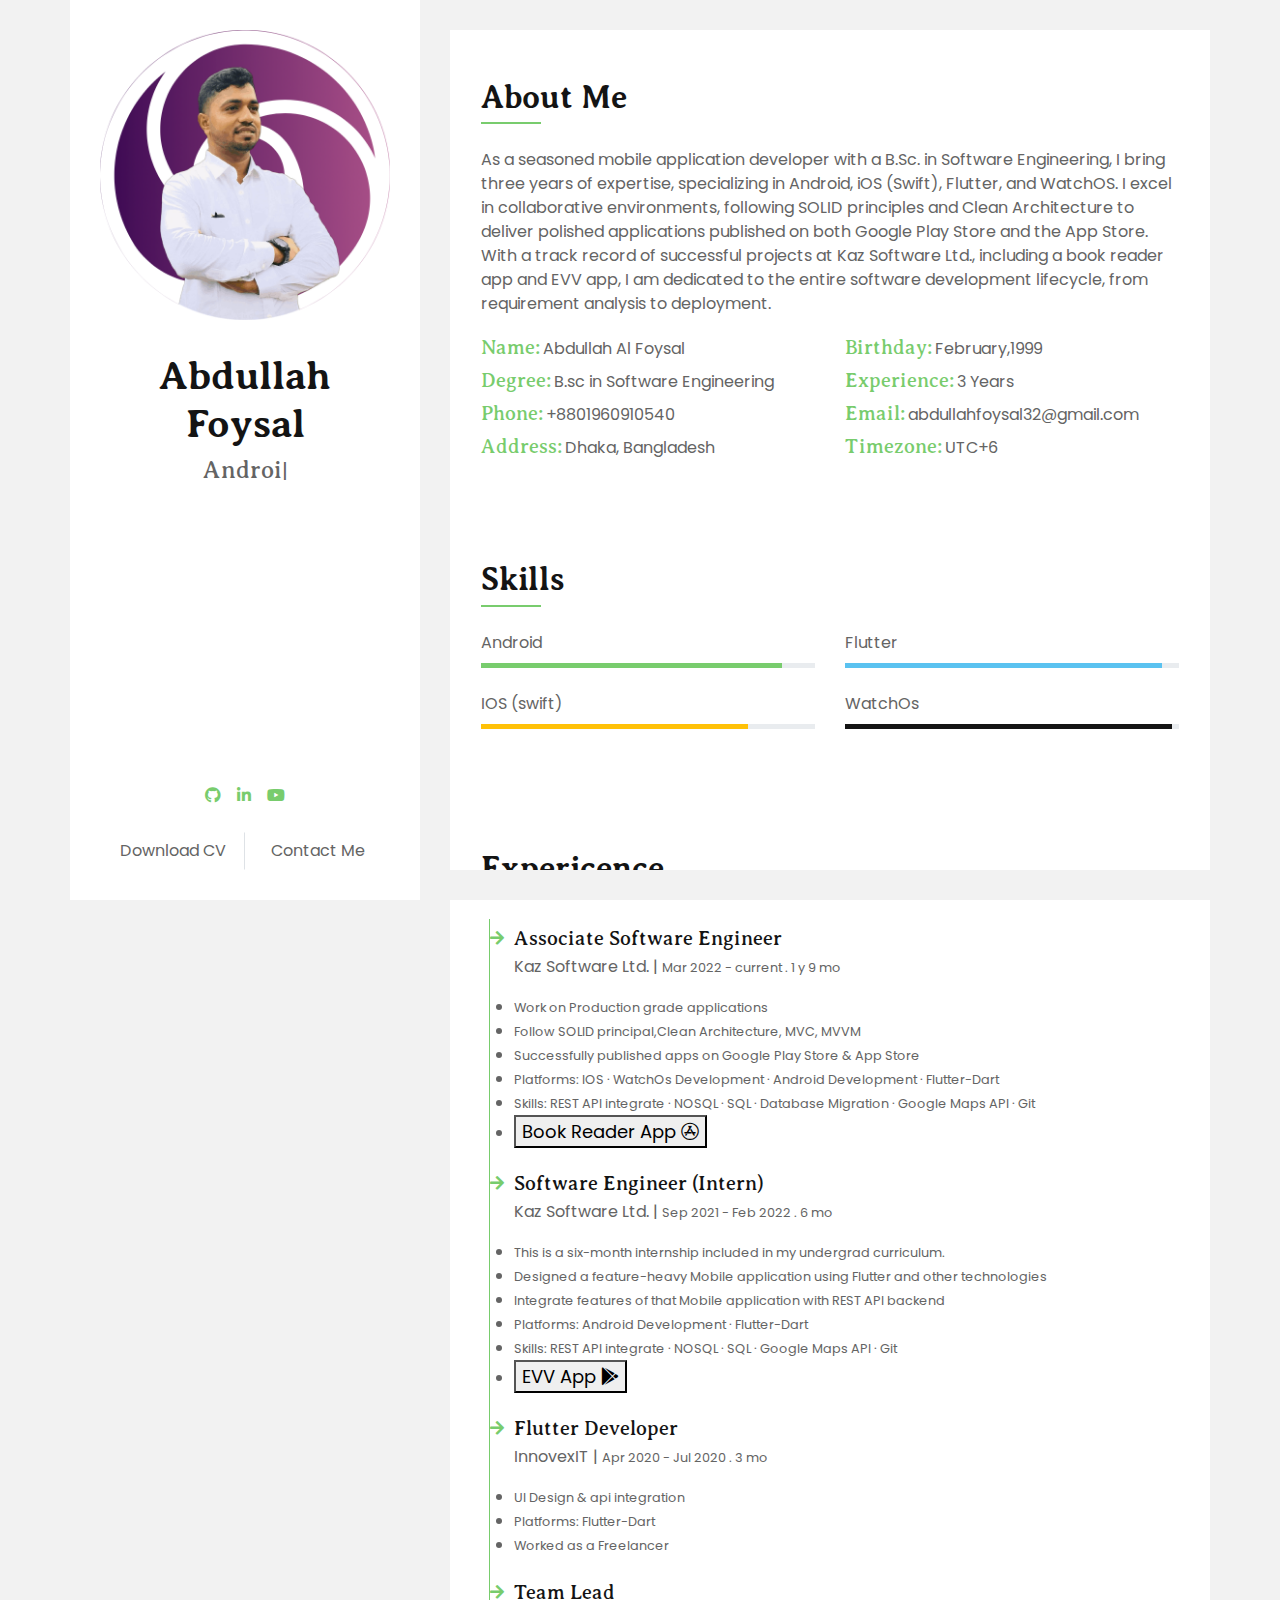
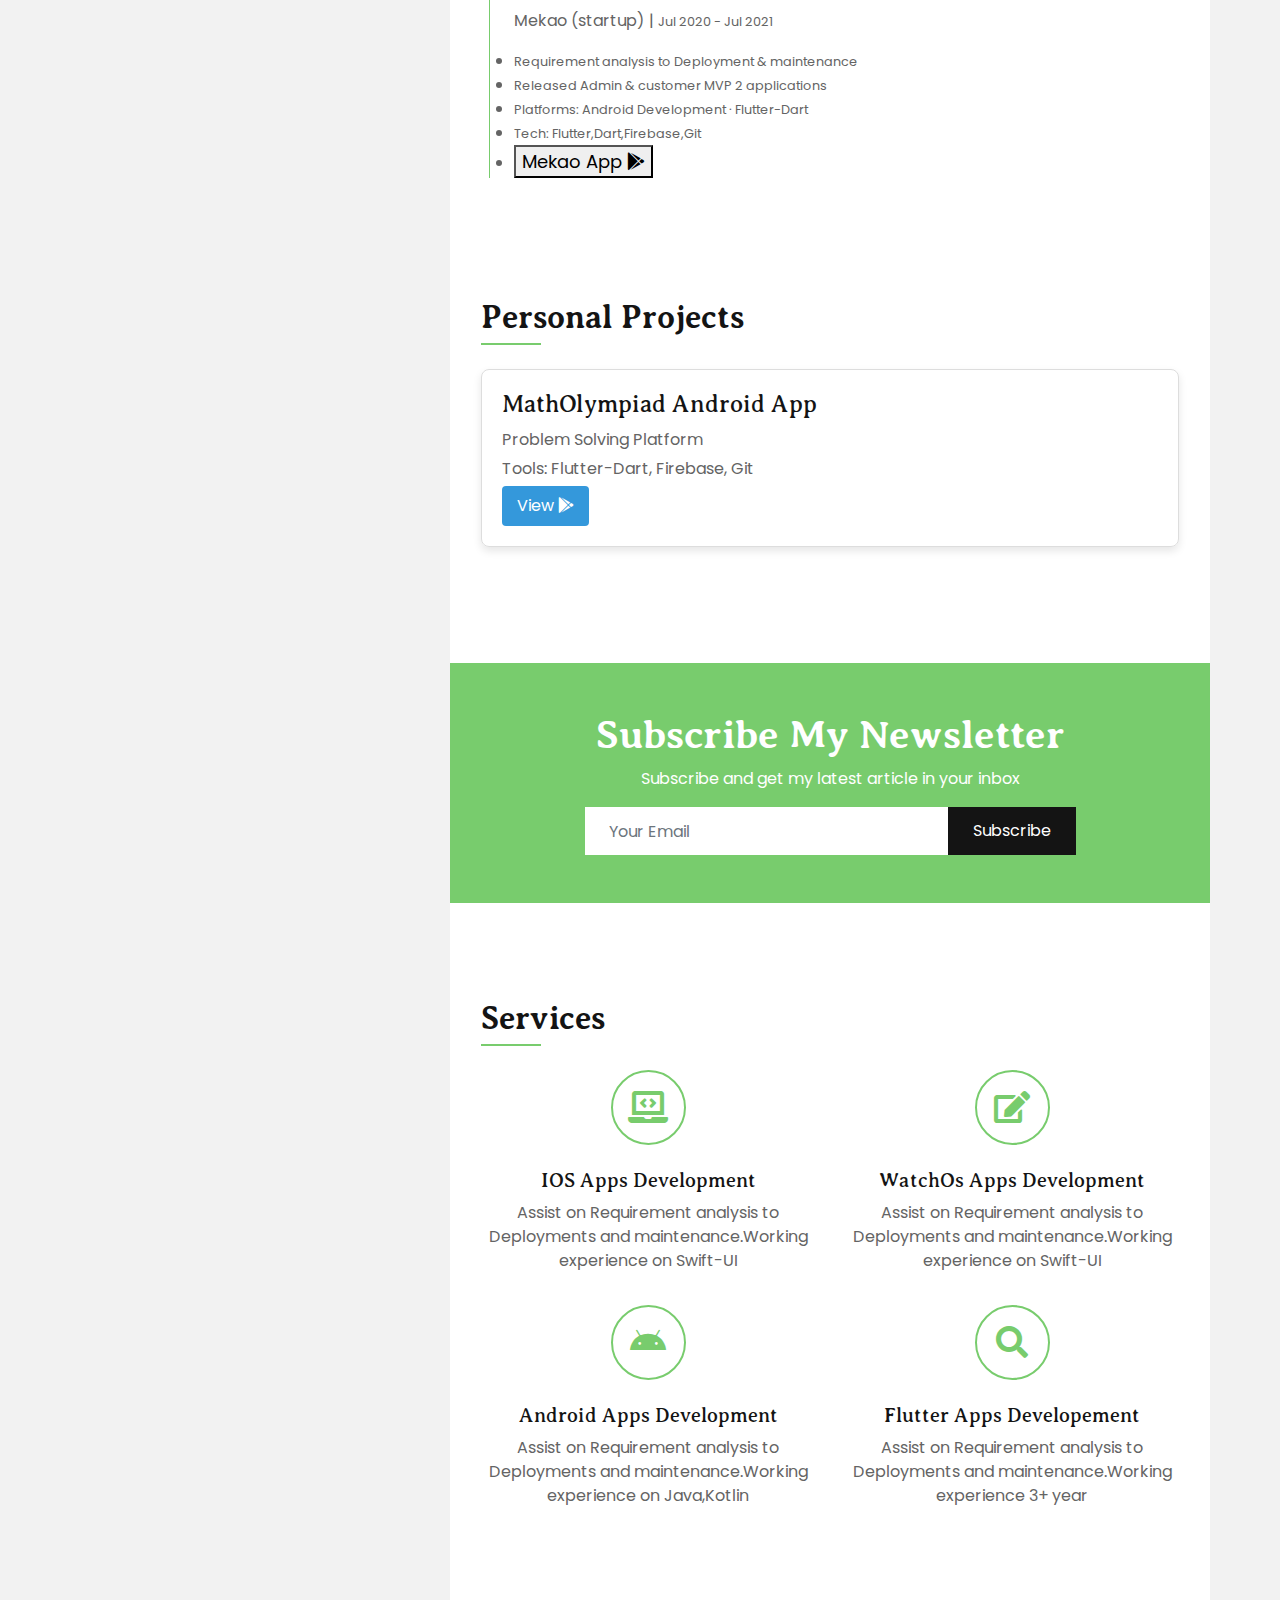
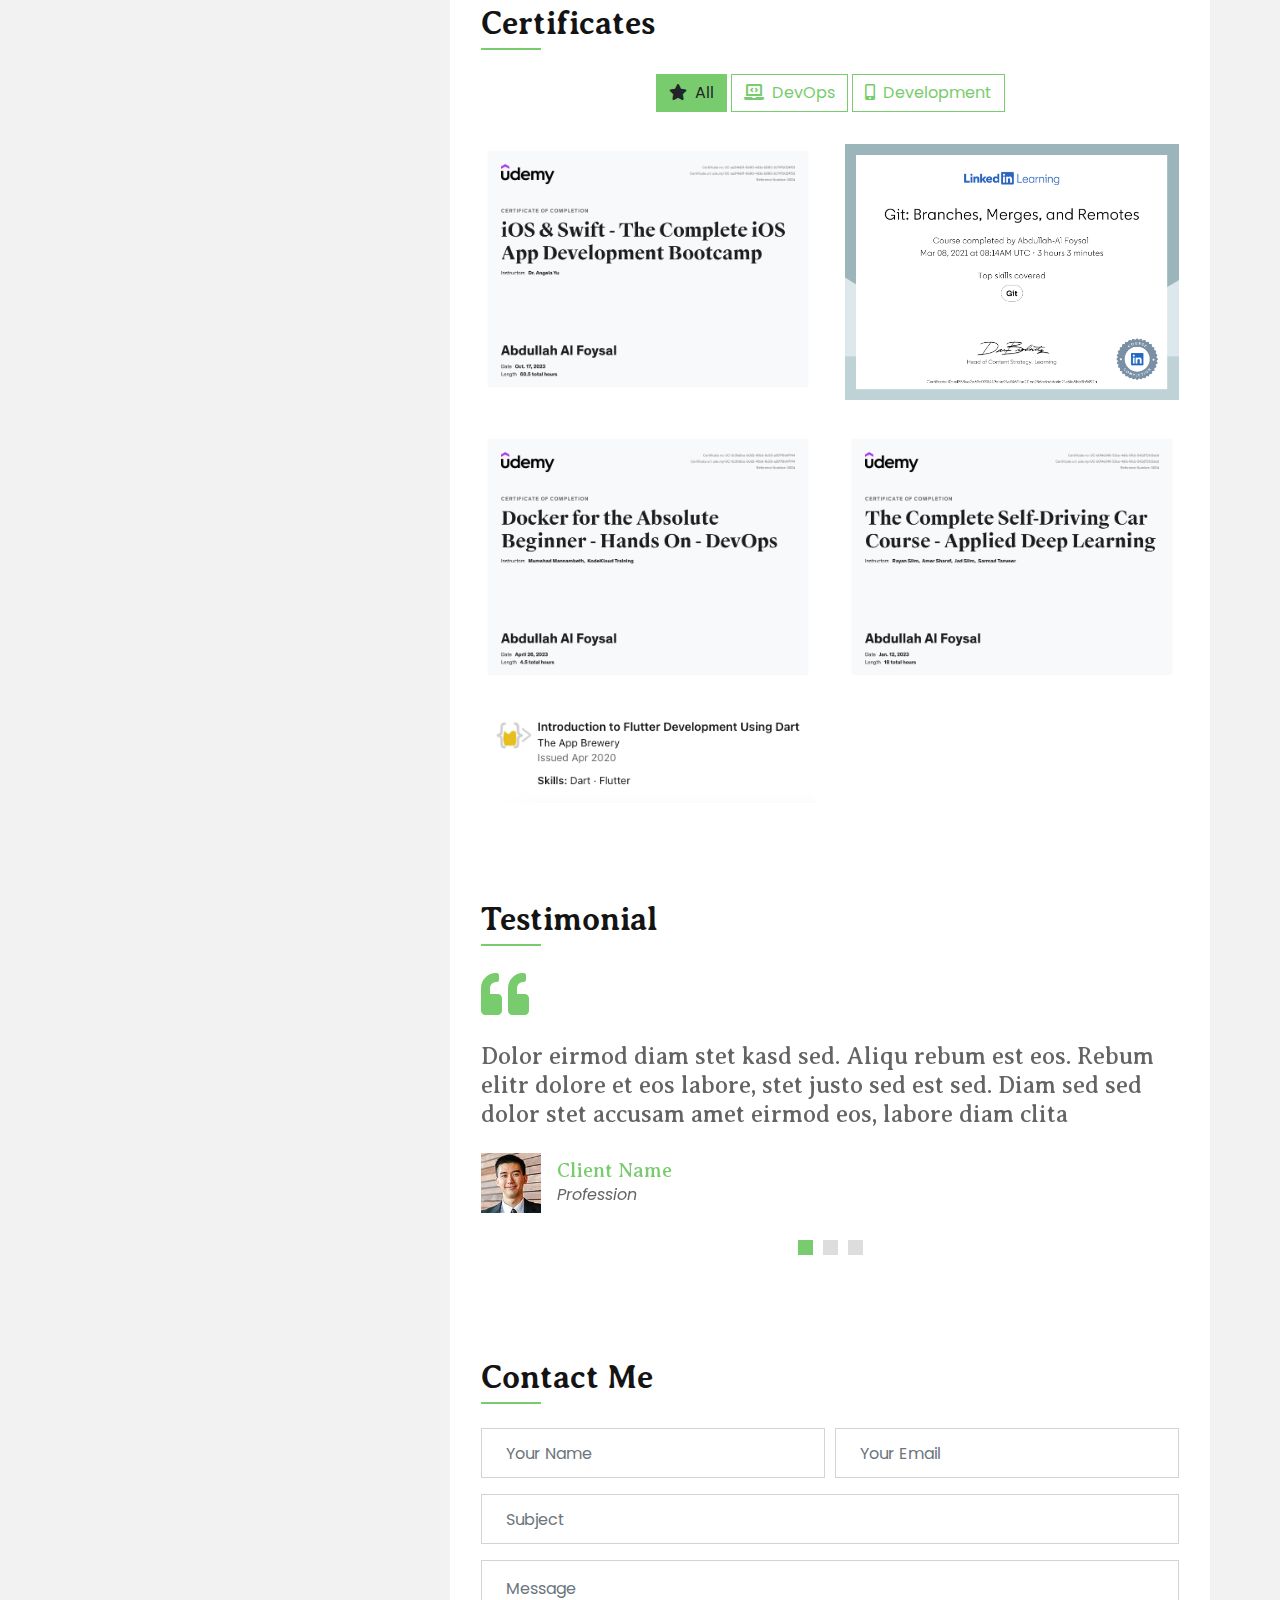
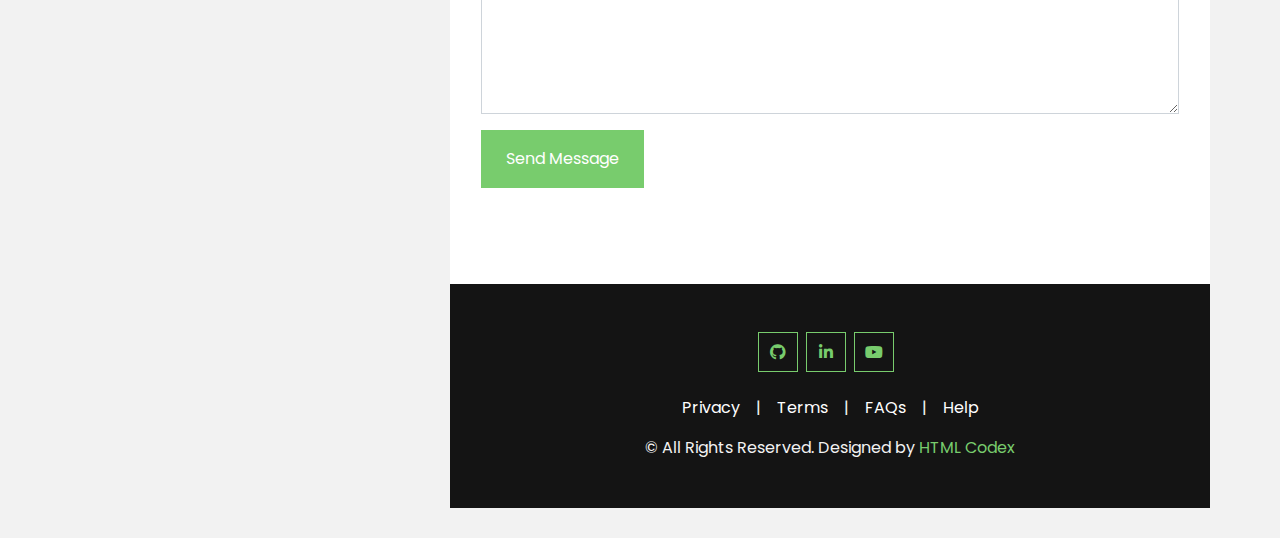
==== commit c49e16b4: "project item redesing:" ====
--- a/index.html
+++ b/index.html
@@ -260,32 +260,34 @@
                 <!-- Education End -->
 
 
-<!-- Projects Start -->
-<div class="container bg-white py-5">
-    <div class="row px-3">
-        <div class="col-12">
-            <h2 class="title position-relative pb-2 mb-4">Personal Projects</h2>
-        </div>
-        <div class="col-12">
-            <div class="project-item-container">
-                <!-- Project 1 -->
-                <div class="project-item">
-                    <!-- <i class="fas fa-mobile-alt project-icon"></i> -->
-                    <div class="project-details">
-                        <h5 class="project-title">MathOlympiad Android App</h5>
-                        <p class="project-subtitle">Problem Solving Platform</p>
-                        <p class="project-subtitle">Tools: Flutter-Dart, Firebase, Git</p>
-                       
-                        <button onclick="openPopup()" class="fab fa-google-play">View</button>
-                    </div>
-                </div>
-
-              
-            </div>
-        </div>
-    </div>
-</div>
-<!-- Projects End -->
+                <!-- Projects Start -->
+                <div class="container bg-white py-5">
+                    <div class="row px-3">
+                        <div class="col-12">
+                            <h2 class="title position-relative pb-2 mb-4">Personal Projects</h2>
+                        </div>
+                        <div class="col-12">
+                            <div class="project-item-container">
+                                <!-- Project 1 -->
+                                <!-- Project Item Start -->
+                                <div class="project-card">
+                                    <div class="project-details">
+                                        <h5 class="project-title">MathOlympiad Android App</h5>
+                                        <p class="project-subtitle">Problem Solving Platform</p>
+                                        <p class="project-subtitle">Tools: Flutter-Dart, Firebase, Git</p>
+                                    
+                                        <button onclick="openPopup()" class="project-button">View <i class="fab fa-google-play"></i></button>
+                                    </div>
+                                </div>
+                                <!-- Project Item End -->
+
+
+                            
+                            </div>
+                        </div>
+                    </div>
+                </div>
+                <!-- Projects End -->
 
 
                 
@@ -554,5 +556,46 @@
 
         <!-- Template Javascript -->
         <script src="js/main.js"></script>
+        <style>
+            .project-card {
+    border: 1px solid #ddd; /* Add a border for the card */
+    border-radius: 8px; /* Add rounded corners */
+    overflow: hidden; /* Hide any content that overflows the card */
+    box-shadow: 0 4px 8px rgba(0, 0, 0, 0.1); /* Add a subtle box shadow */
+    transition: transform 0.3s ease-in-out; /* Add a smooth transition on hover */
+    margin-bottom: 20px; /* Add some spacing between cards */
+}
+
+.project-card:hover {
+    transform: scale(1.05); /* Enlarge the card on hover */
+}
+
+.project-details {
+    padding: 20px; /* Add padding inside the card */
+}
+
+.project-title {
+    font-size: 1.5em; /* Adjust the title font size */
+    margin-bottom: 10px; /* Add some spacing below the title */
+}
+
+.project-subtitle {
+    margin-bottom: 5px; /* Add some spacing below the subtitles */
+}
+
+.project-button {
+    background-color: #3498db; /* Set button background color */
+    color: #fff; /* Set button text color */
+    padding: 8px 15px; /* Add padding to the button */
+    border: none; /* Remove button border */
+    border-radius: 4px; /* Add rounded corners to the button */
+    cursor: pointer; /* Add a pointer cursor on hover */
+}
+
+.project-button:hover {
+    background-color: #2980b9; /* Darken button color on hover */
+}
+
+        </style>
     </body>
 </html>
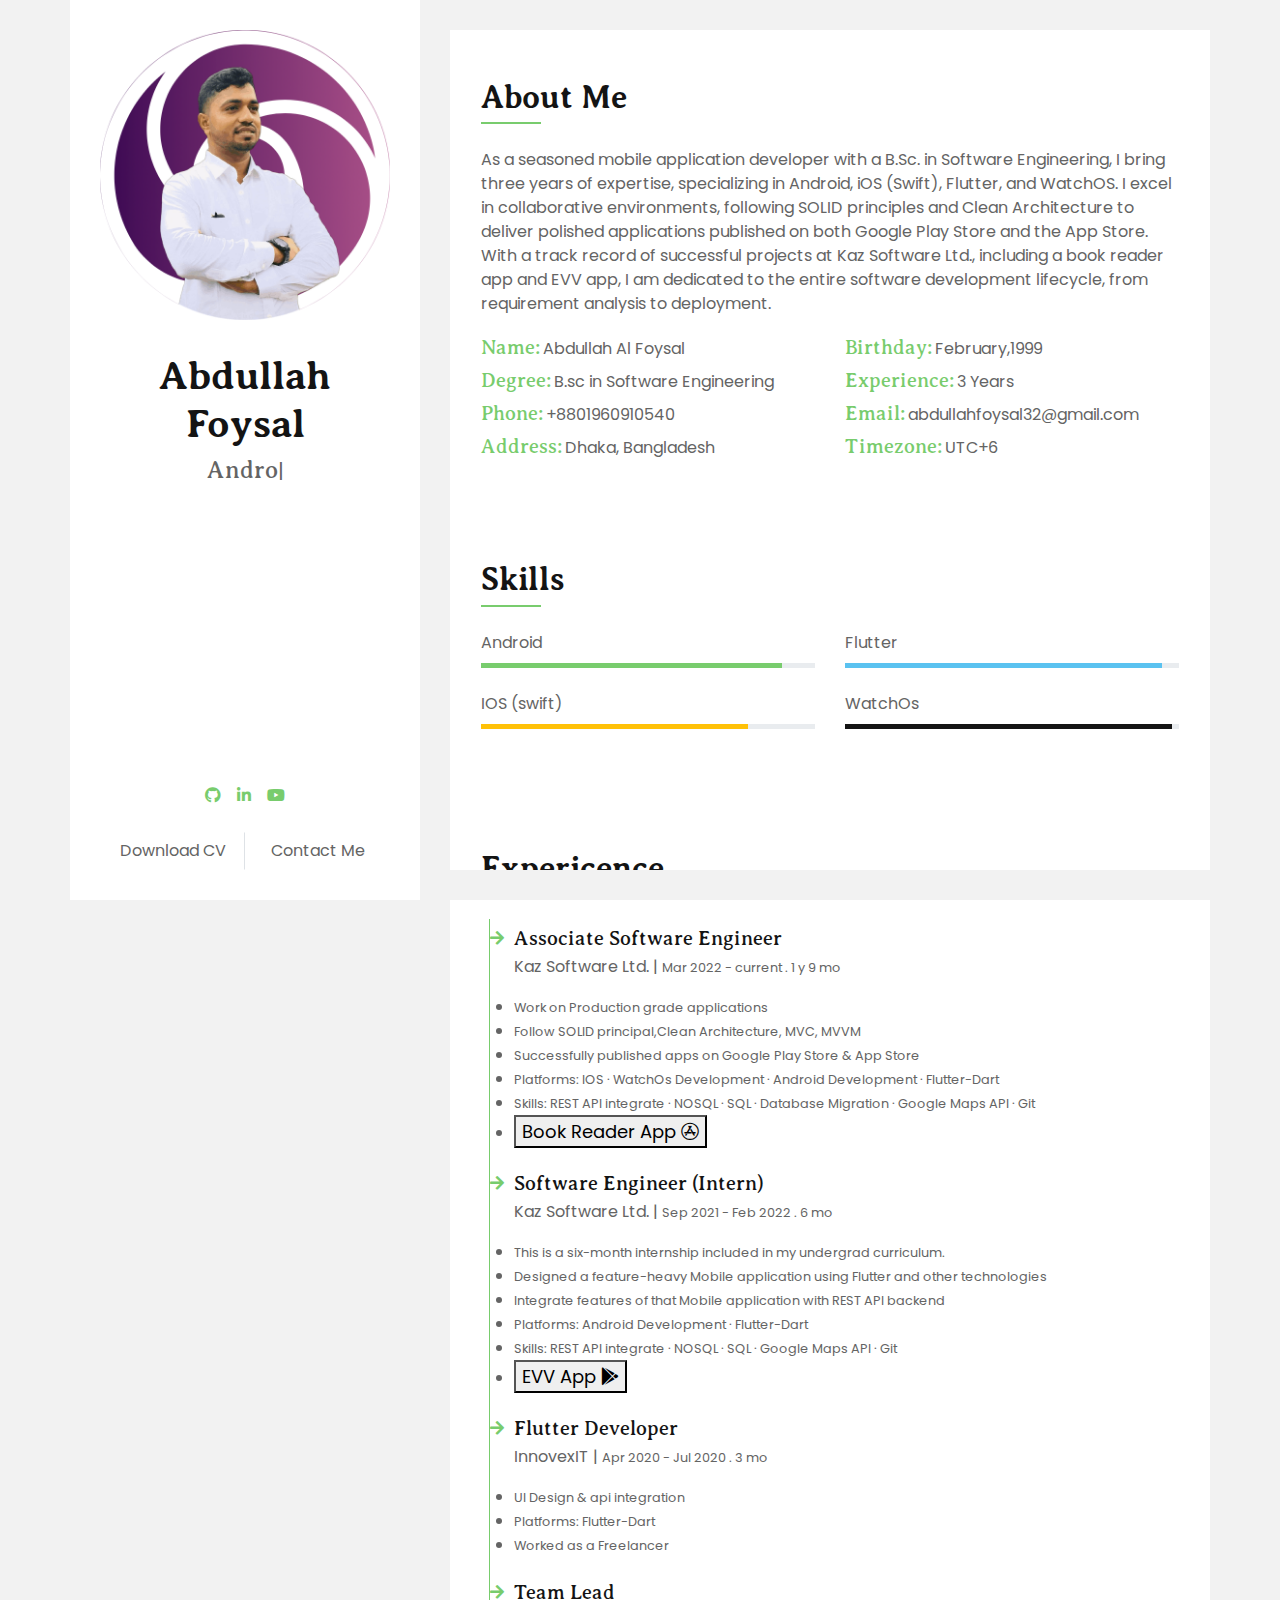
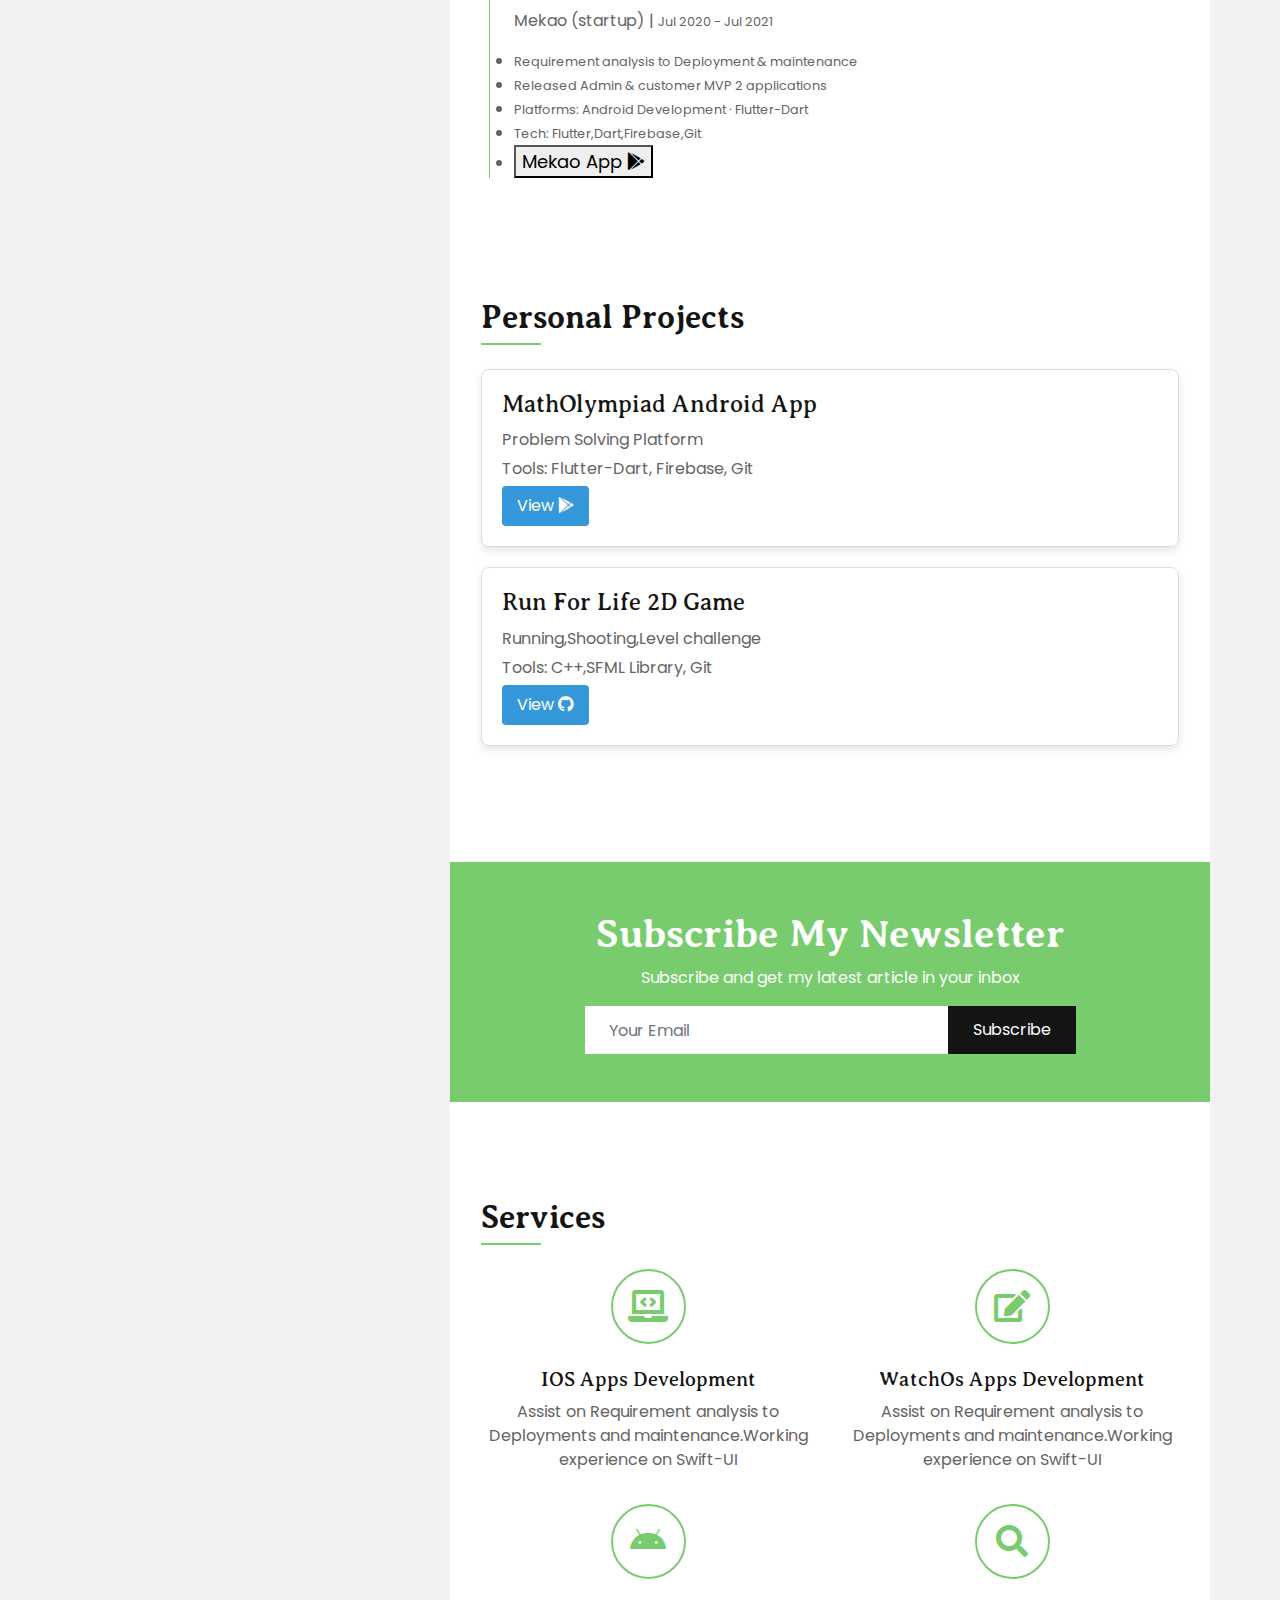
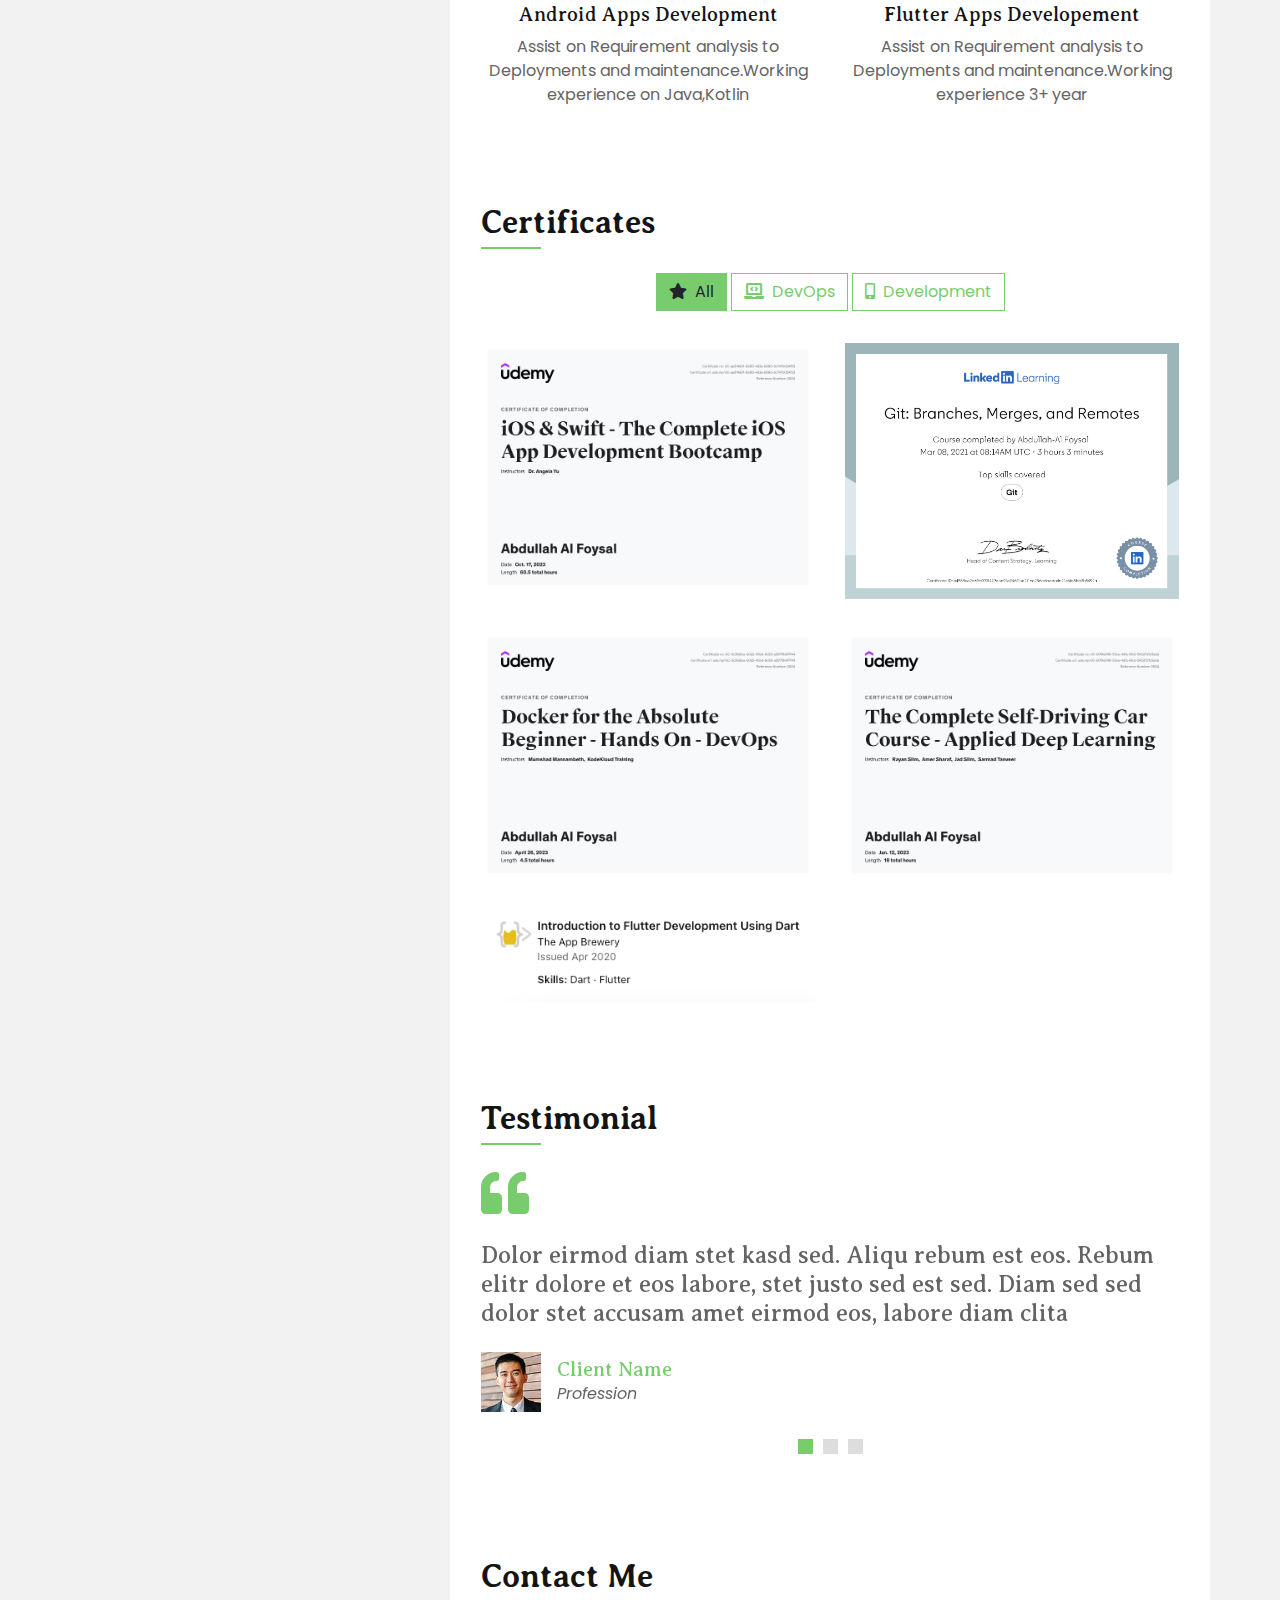
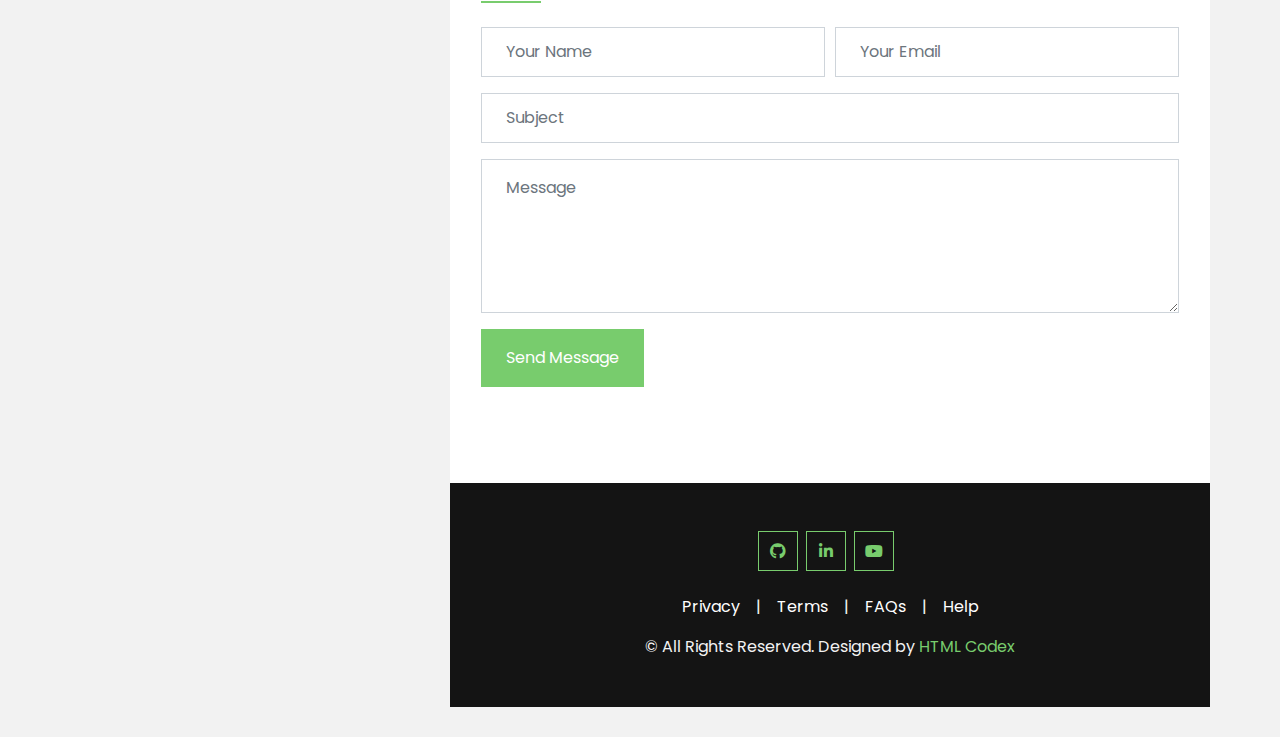
==== commit 11e4073c: "project added" ====
--- a/index.html
+++ b/index.html
@@ -31,9 +31,12 @@
              
                 // Create a new window
                 var popup = window.open('project.html', 'Popup', 'width=800,height=600,scrollbars=yes');
-    
-                
             }
+
+             function openUrl(url) {
+        // Change 'https://www.example.com' to the URL you want to open in a new tab
+        window.open(url, '_blank');
+    }
         </script>
 
 
@@ -280,6 +283,16 @@
                                     </div>
                                 </div>
                                 <!-- Project Item End -->
+                                <!-- Project Item Start -->
+                                <div class="project-card">
+                                    <div class="project-details">
+                                        <h5 class="project-title">Run For Life 2D Game</h5>
+                                        <p class="project-subtitle">Running,Shooting,Level challenge</p>
+                                        <p class="project-subtitle">Tools: C++,SFML Library, Git</p>
+
+                                        <button onclick="openUrl('https://github.com/Abdullahfoysal/Run_For_Life')" class="project-button">View <i class="fab fa-github"></i></button>
+                                    </div>
+                                </div>
 
 
                             
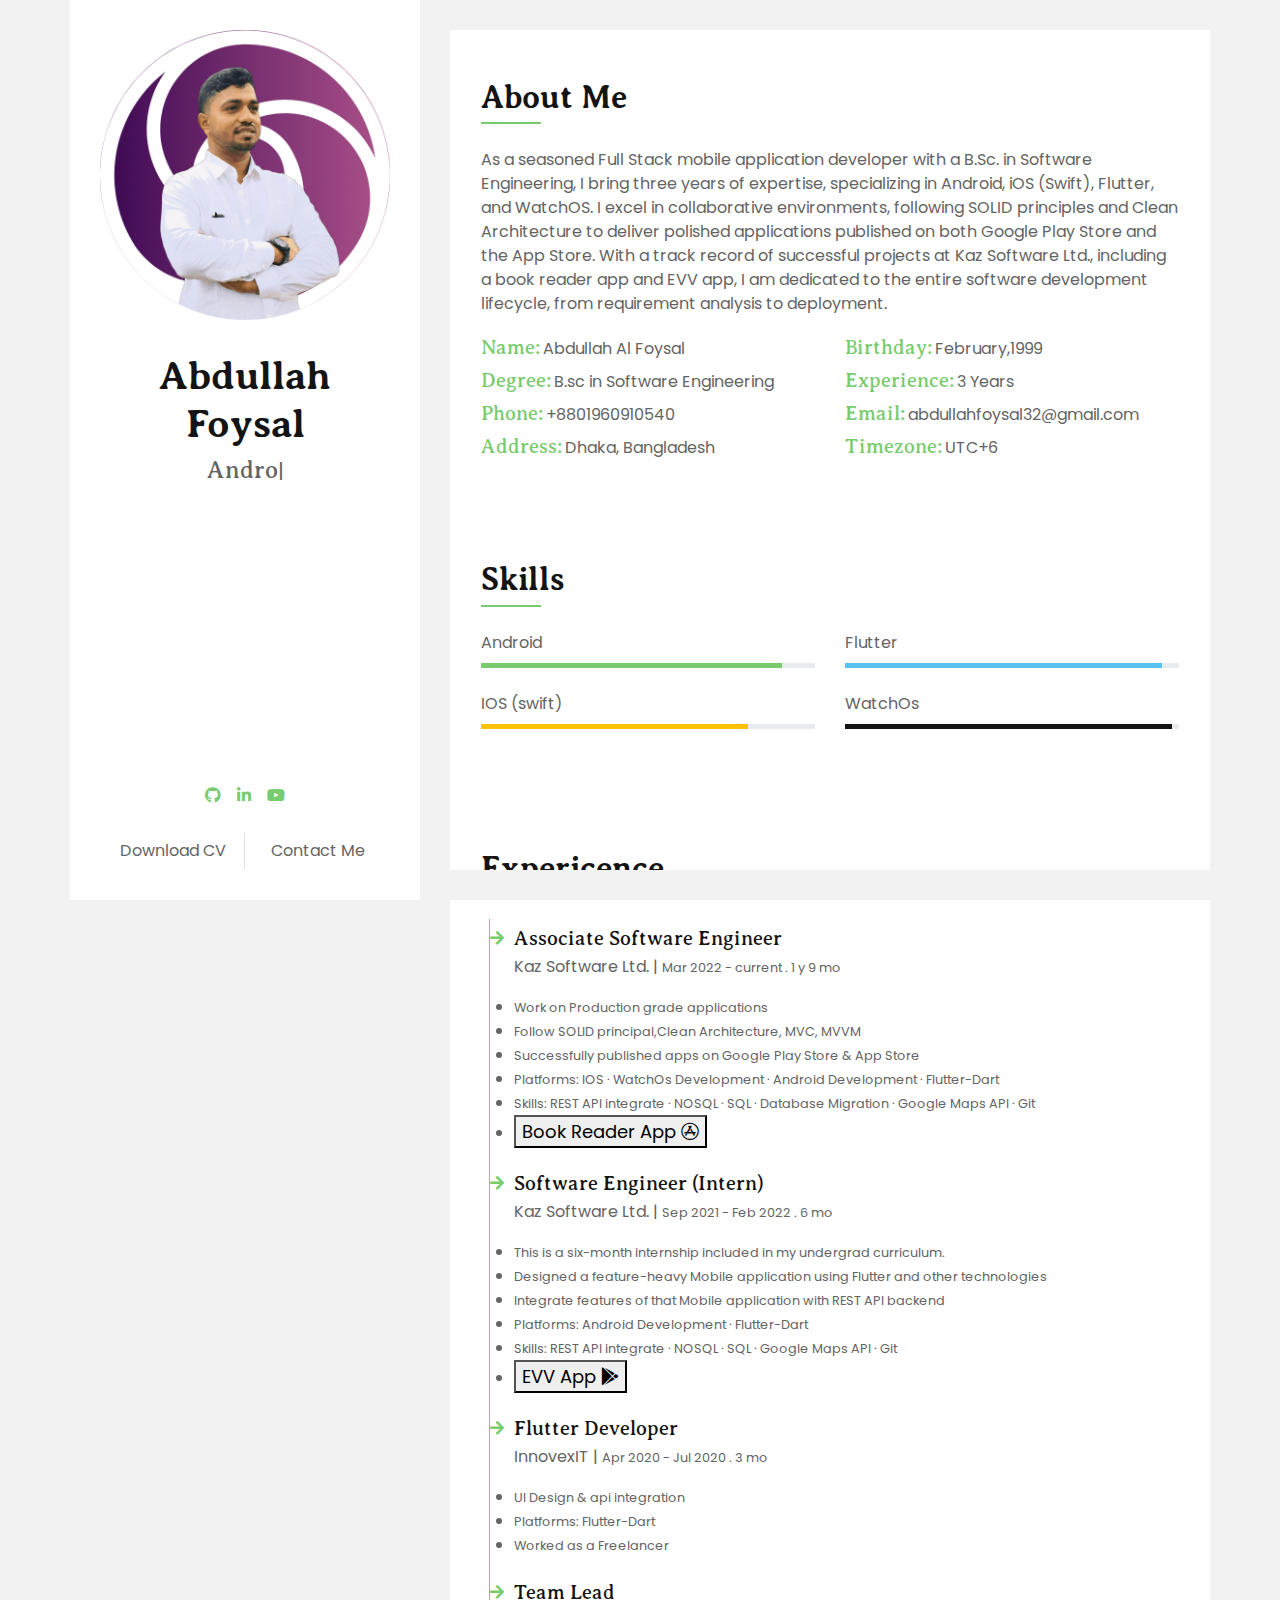
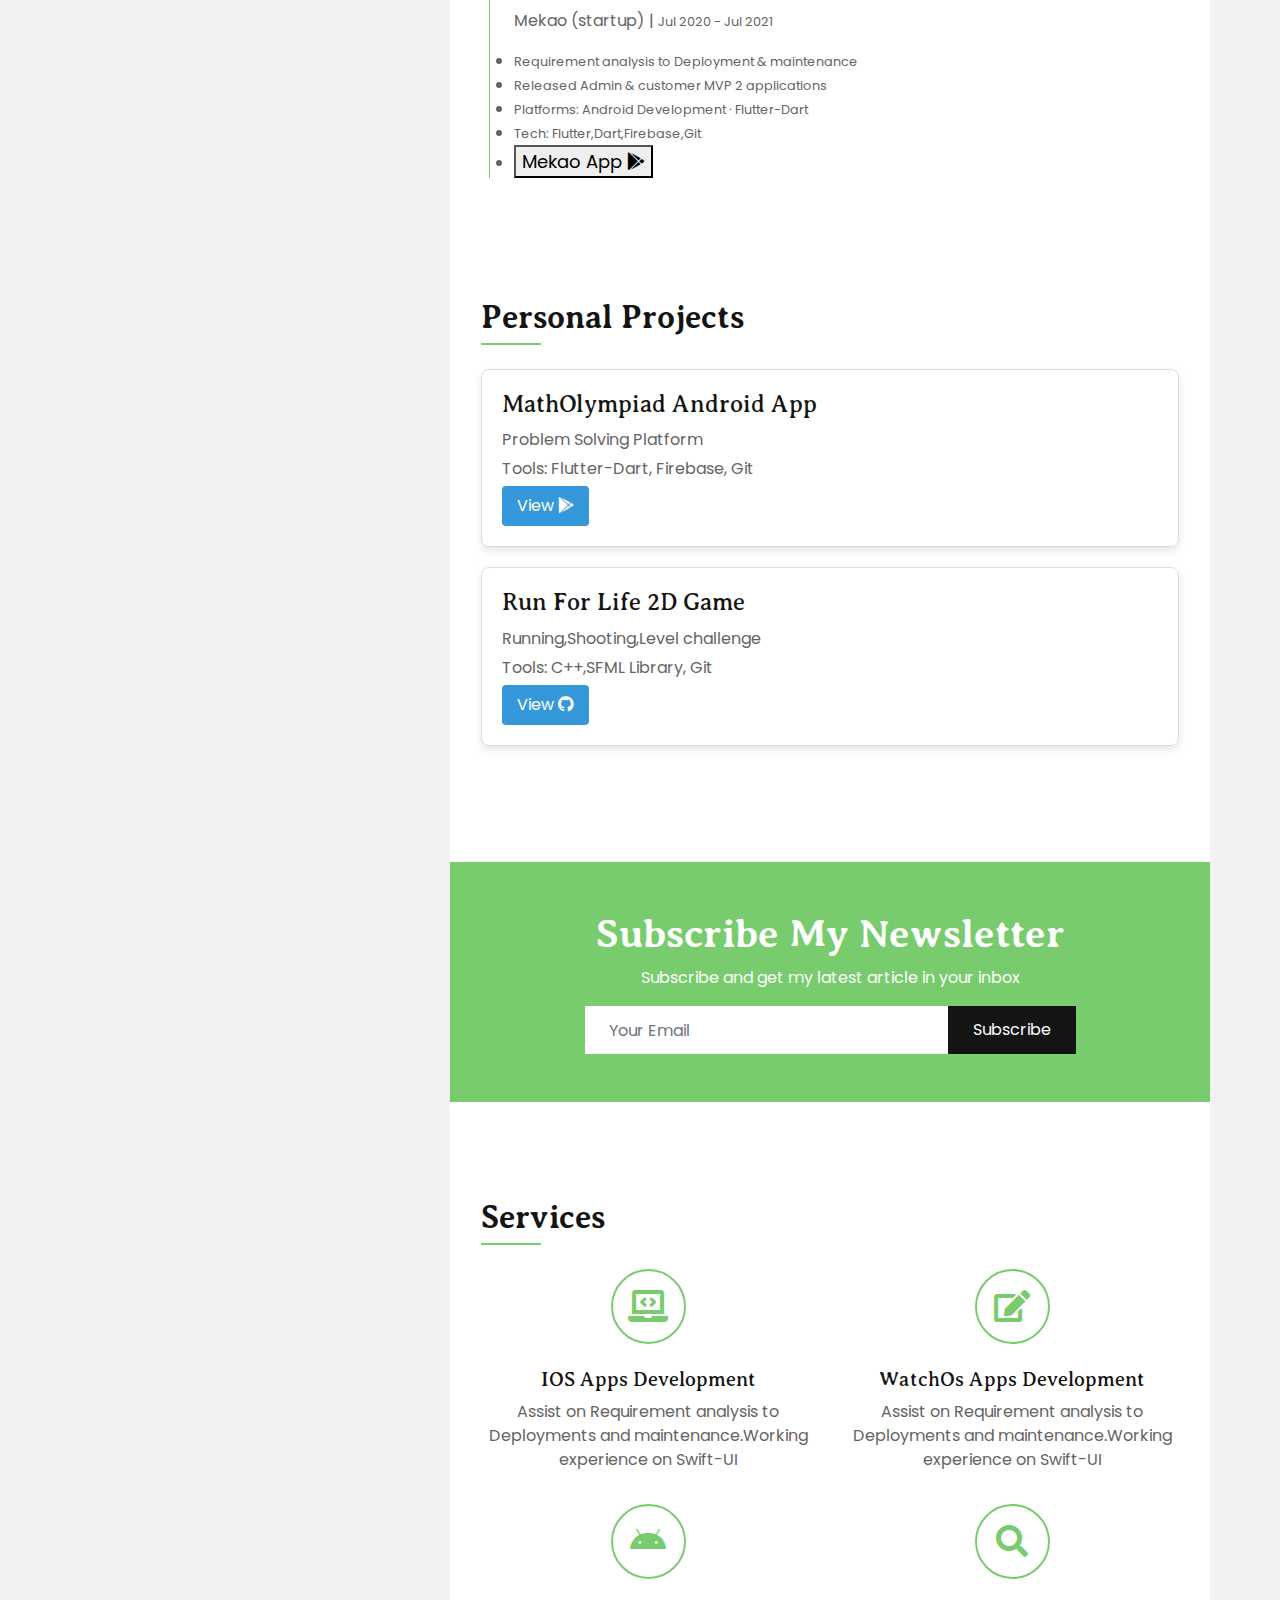
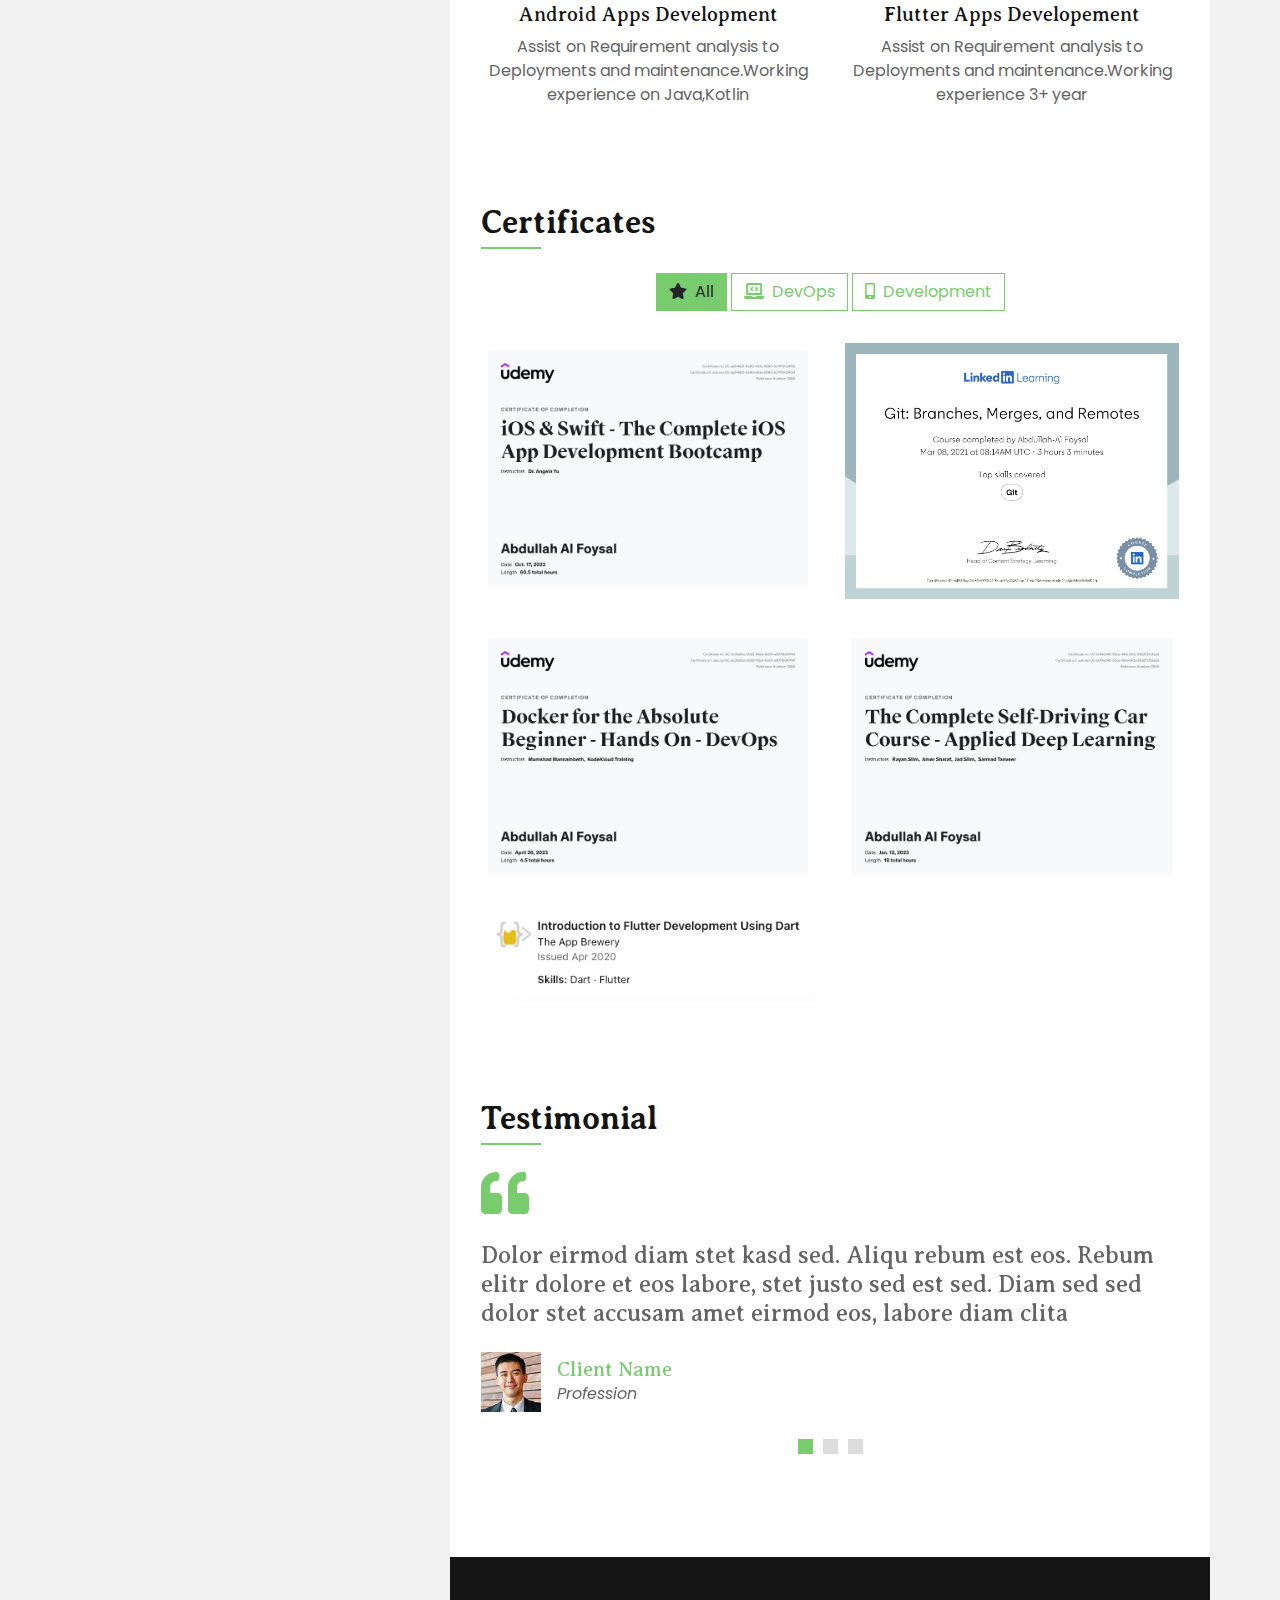
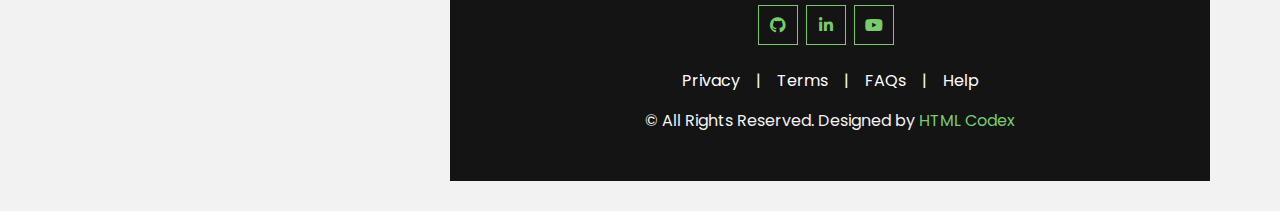
==== commit e0d1037e: "refactor" ====
--- a/index.html
+++ b/index.html
@@ -57,8 +57,8 @@
                         <a class="mx-2" href="https://www.youtube.com/@studytab4827" target="_blank"><i class="fab fa-youtube"></i></a>
                     </div>
                     <div class="d-flex align-items-end justify-content-between">
-                        <a href="" class="btn btn-block border-right">Download CV</a>
-                        <a href="#contact" class="btn btn-block btn-scroll">Contact Me</a>
+                        <a href="https://www.linkedin.com/in/abdullahfoysal/overlay/1709319612527/single-media-viewer/?profileId=ACoAAC4eeEQB6vVed0Kj4XnFWmc4dbOofIAg1YY" class="btn btn-block border-right" target="_blank">Download CV</a>
+                        <a href="https://www.linkedin.com/in/abdullahfoysal/" class="btn btn-block btn-scroll" target="_blank">Contact Me</a>
                     </div>
                 </div>
                 <div class="sidebar-icon d-flex flex-column h-100 justify-content-center text-right">
@@ -79,7 +79,7 @@
                         </div>
                         <div class="col-12">
                             <p>
-                                As a seasoned mobile application developer with a B.Sc. in Software Engineering, I bring three years of expertise, specializing in Android, iOS (Swift), Flutter, and WatchOS. I excel in collaborative environments, following SOLID principles and Clean Architecture to deliver polished applications published on both Google Play Store and the App Store. With a track record of successful projects at Kaz Software Ltd., including a book reader app and EVV app, I am dedicated to the entire software development lifecycle, from requirement analysis to deployment.</p>
+                                As a seasoned Full Stack mobile application developer with a B.Sc. in Software Engineering, I bring three years of expertise, specializing in Android, iOS (Swift), Flutter, and WatchOS. I excel in collaborative environments, following SOLID principles and Clean Architecture to deliver polished applications published on both Google Play Store and the App Store. With a track record of successful projects at Kaz Software Ltd., including a book reader app and EVV app, I am dedicated to the entire software development lifecycle, from requirement analysis to deployment.</p>
                             <div class="row">
                                 <div class="col-sm-6 py-1">
                                     <h5 class="d-inline text-primary">Name:</h5> Abdullah Al Foysal
@@ -482,46 +482,46 @@
 
 
                 <!-- Contact Start -->
-                <div class="container bg-white py-5" id="contact">
-                    <div class="row px-3">
-                        <div class="col-12">
-                            <h2 class="title position-relative pb-2 mb-4">Contact Me</h2>
-                        </div>
-                        <div class="col-12">
-                            <div class="contact-form">
-                                <div id="success"></div>
-                                <form name="sentMessage" id="contactForm" novalidate="novalidate">
-                                    <div class="form-row">
-                                        <div class="control-group col-sm-6">
-                                            <input type="text" class="form-control p-4" id="name" placeholder="Your Name"
-                                                required="required" data-validation-required-message="Please enter your name" />
-                                            <p class="help-block text-danger"></p>
-                                        </div>
-                                        <div class="control-group col-sm-6">
-                                            <input type="email" class="form-control p-4" id="email" placeholder="Your Email"
-                                                required="required" data-validation-required-message="Please enter your email" />
-                                            <p class="help-block text-danger"></p>
-                                        </div>
-                                    </div>
-                                    <div class="control-group">
-                                        <input type="text" class="form-control p-4" id="subject" placeholder="Subject"
-                                            required="required" data-validation-required-message="Please enter a subject" />
-                                        <p class="help-block text-danger"></p>
-                                    </div>
-                                    <div class="control-group">
-                                        <textarea class="form-control py-3 px-4" rows="5" id="message" placeholder="Message"
-                                            required="required"
-                                            data-validation-required-message="Please enter your message"></textarea>
-                                        <p class="help-block text-danger"></p>
-                                    </div>
-                                    <div>
-                                        <button class="btn btn-primary py-3 px-4" type="submit" id="sendMessageButton">Send Message</button>
-                                    </div>
-                                </form>
-                            </div>
-                        </div>
-                    </div>
-                </div>
+<!--                <div class="container bg-white py-5" id="contact">-->
+<!--                    <div class="row px-3">-->
+<!--                        <div class="col-12">-->
+<!--                            <h2 class="title position-relative pb-2 mb-4">Contact Me</h2>-->
+<!--                        </div>-->
+<!--                        <div class="col-12">-->
+<!--                            <div class="contact-form">-->
+<!--                                <div id="success"></div>-->
+<!--                                <form name="sentMessage" id="contactForm" novalidate="novalidate">-->
+<!--                                    <div class="form-row">-->
+<!--                                        <div class="control-group col-sm-6">-->
+<!--                                            <input type="text" class="form-control p-4" id="name" placeholder="Your Name"-->
+<!--                                                required="required" data-validation-required-message="Please enter your name" />-->
+<!--                                            <p class="help-block text-danger"></p>-->
+<!--                                        </div>-->
+<!--                                        <div class="control-group col-sm-6">-->
+<!--                                            <input type="email" class="form-control p-4" id="email" placeholder="Your Email"-->
+<!--                                                required="required" data-validation-required-message="Please enter your email" />-->
+<!--                                            <p class="help-block text-danger"></p>-->
+<!--                                        </div>-->
+<!--                                    </div>-->
+<!--                                    <div class="control-group">-->
+<!--                                        <input type="text" class="form-control p-4" id="subject" placeholder="Subject"-->
+<!--                                            required="required" data-validation-required-message="Please enter a subject" />-->
+<!--                                        <p class="help-block text-danger"></p>-->
+<!--                                    </div>-->
+<!--                                    <div class="control-group">-->
+<!--                                        <textarea class="form-control py-3 px-4" rows="5" id="message" placeholder="Message"-->
+<!--                                            required="required"-->
+<!--                                            data-validation-required-message="Please enter your message"></textarea>-->
+<!--                                        <p class="help-block text-danger"></p>-->
+<!--                                    </div>-->
+<!--                                    <div>-->
+<!--                                        <button class="btn btn-primary py-3 px-4" type="submit" id="sendMessageButton">Send Message</button>-->
+<!--                                    </div>-->
+<!--                                </form>-->
+<!--                            </div>-->
+<!--                        </div>-->
+<!--                    </div>-->
+<!--                </div>-->
                 <!-- Contact End -->
                 
                 
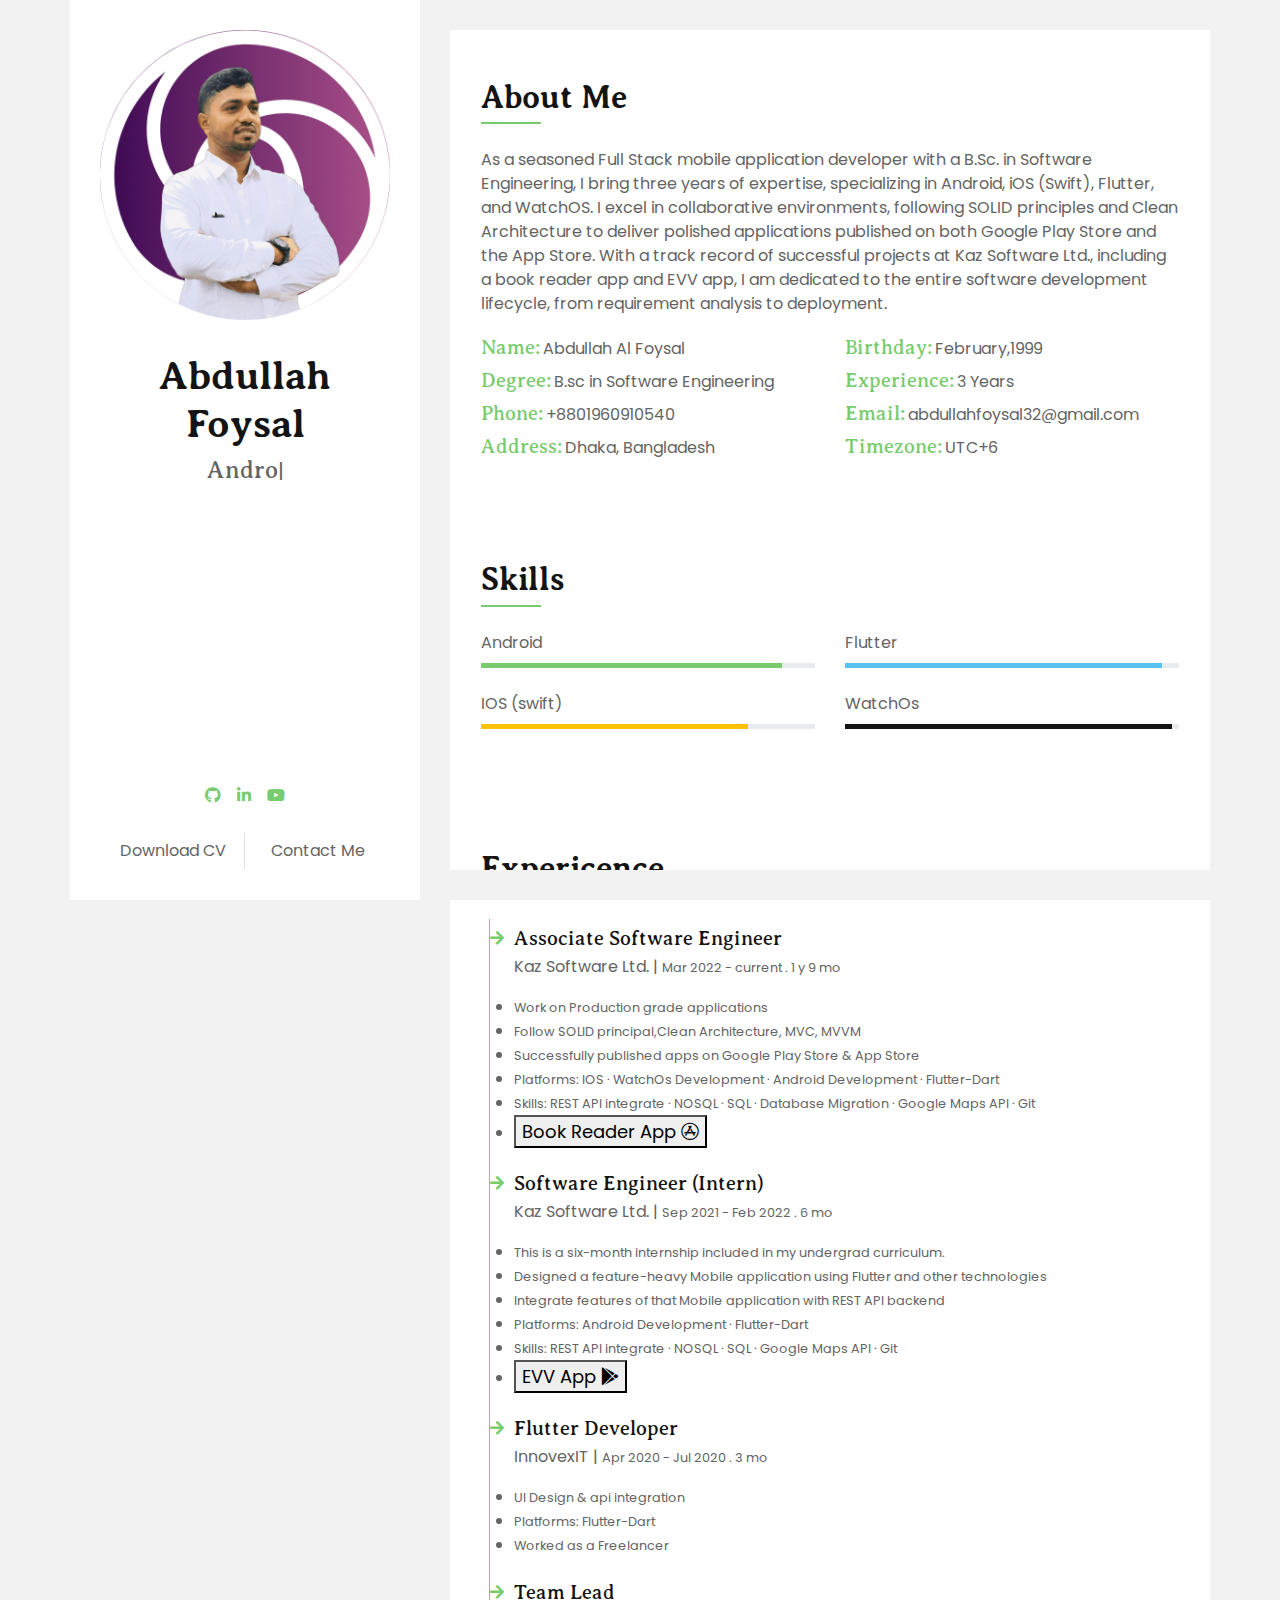
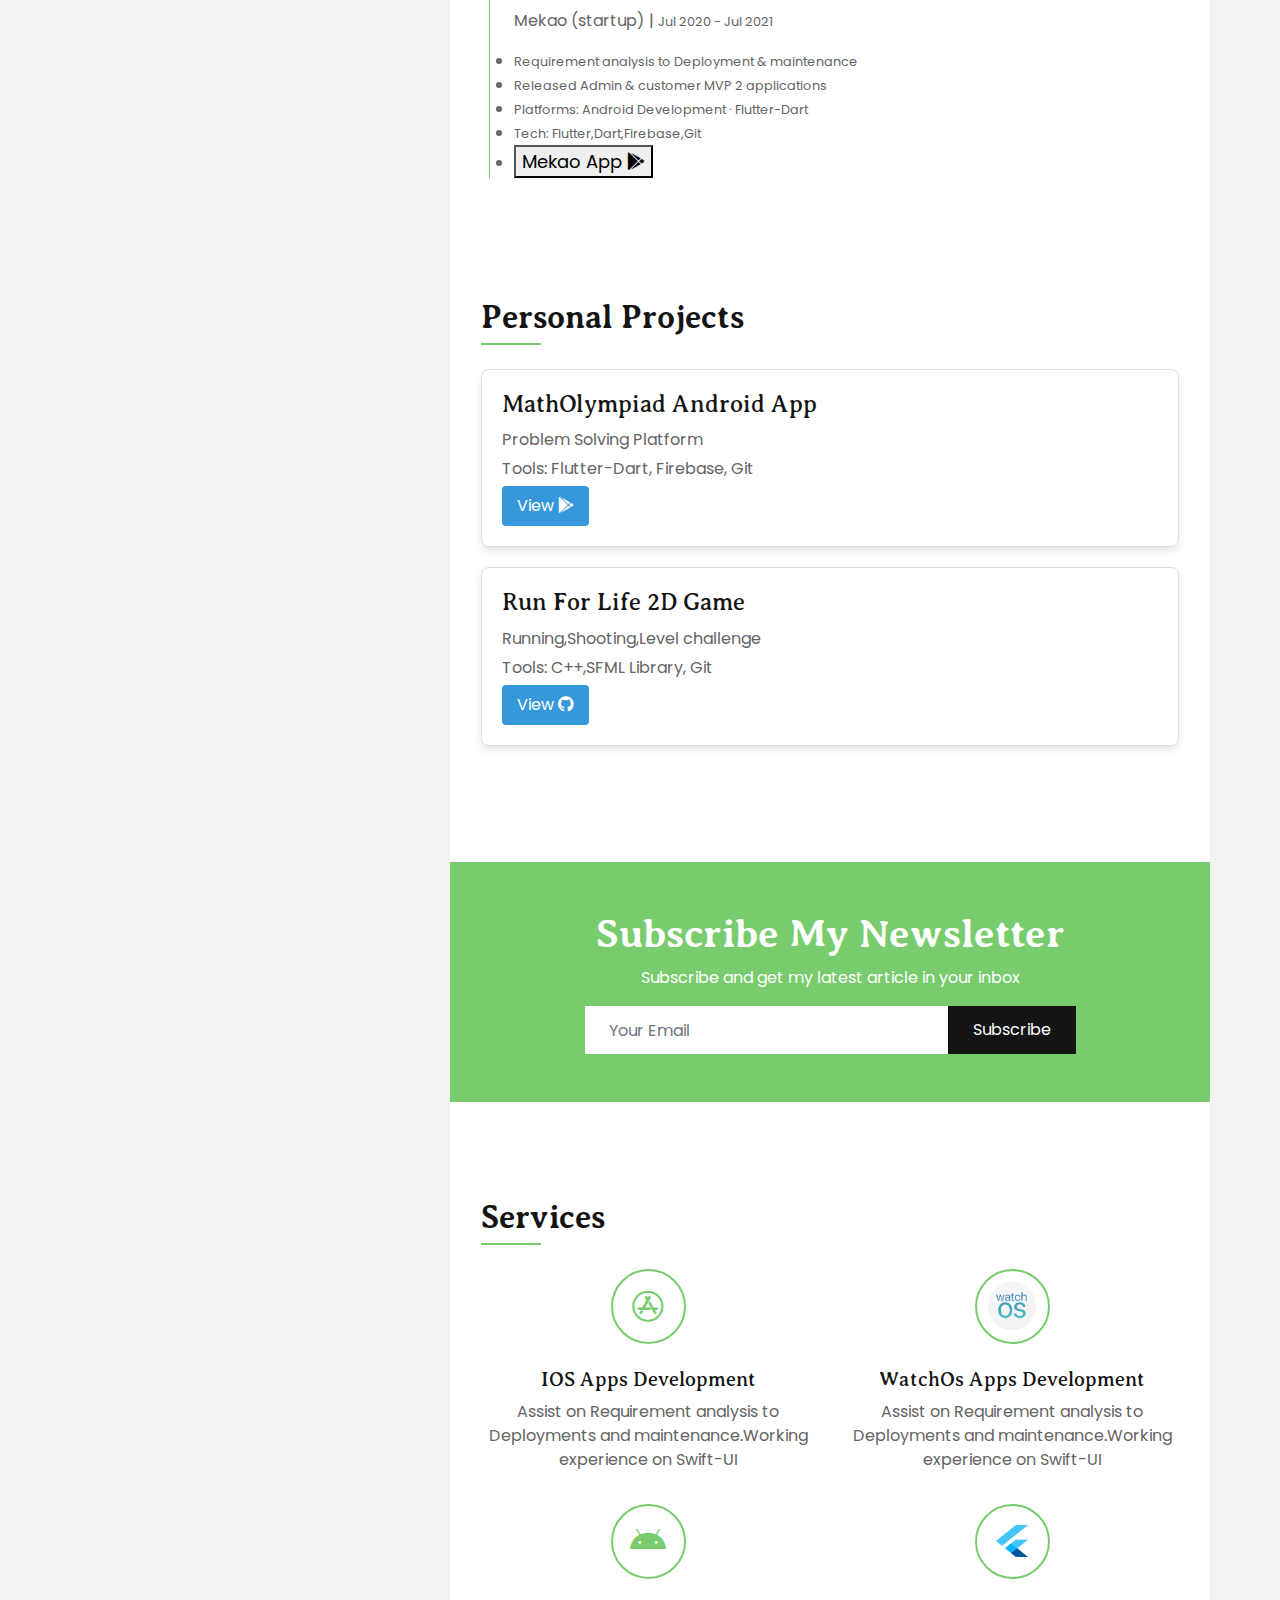
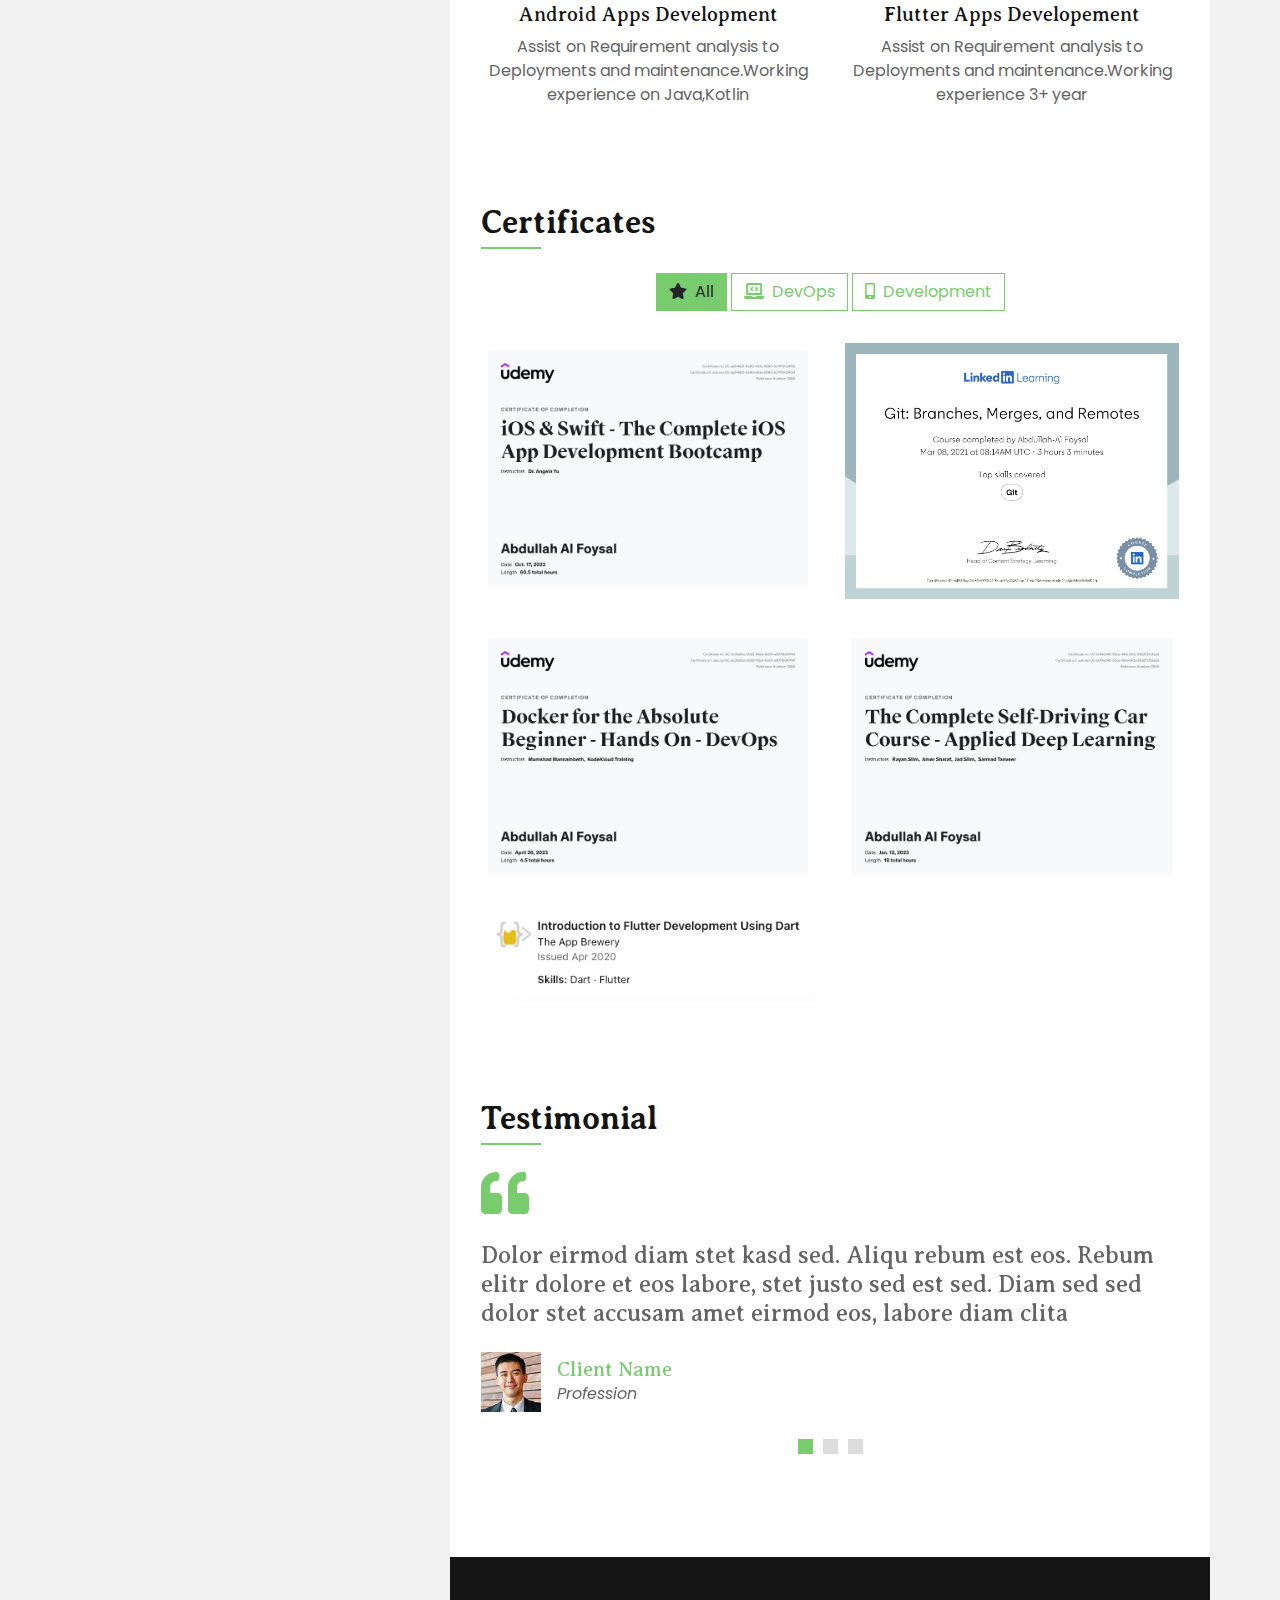
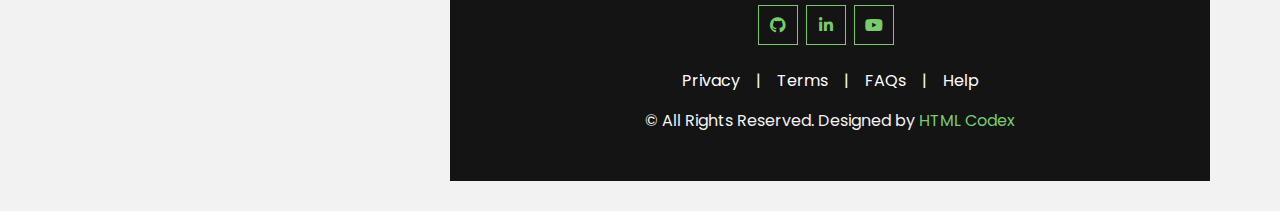
==== commit f6603359: "add icons" ====
--- a/index.html
+++ b/index.html
@@ -57,7 +57,7 @@
                         <a class="mx-2" href="https://www.youtube.com/@studytab4827" target="_blank"><i class="fab fa-youtube"></i></a>
                     </div>
                     <div class="d-flex align-items-end justify-content-between">
-                        <a href="https://www.linkedin.com/in/abdullahfoysal/overlay/1709319612527/single-media-viewer/?profileId=ACoAAC4eeEQB6vVed0Kj4XnFWmc4dbOofIAg1YY" class="btn btn-block border-right" target="_blank">Download CV</a>
+                        <a href="https://www.linkedin.com/in/abdullahfoysal/overlay/1709322399472/single-media-viewer/?profileId=ACoAAC4eeEQB6vVed0Kj4XnFWmc4dbOofIAg1YY" class="btn btn-block border-right" target="_blank">Download CV</a>
                         <a href="https://www.linkedin.com/in/abdullahfoysal/" class="btn btn-block btn-scroll" target="_blank">Contact Me</a>
                     </div>
                 </div>
@@ -330,12 +330,16 @@
                             <h2 class="title position-relative pb-2 mb-4">Services</h2>
                         </div>
                         <div class="col-md-6 service-item text-center mb-3">
-                            <i class="fa fa-2x fa-laptop-code mx-auto mb-4"></i>
+                            <i class="fab fa-app-store fa-2x mx-auto mb-4"></i>
+<!--                            <i class="fa fa-2x fa-laptop-code mx-auto mb-4"></i>-->
                             <h5 class="mb-2">IOS Apps Development</h5>
                             <p>Assist on Requirement analysis to Deployments and maintenance.Working experience on Swift-UI</p>
                         </div>
                         <div class="col-md-6 service-item text-center mb-3">
-                            <i class="fa fa-2x fa-edit mx-auto mb-4"></i>
+
+                            <i class="mx-auto mb-4">
+                                <img src="img/watchos.png" alt="Image description" style="width: 3em; height: 3em;">
+                            </i>
                             <h5 class="mb-2">WatchOs Apps Development</h5>
                             <p>Assist on Requirement analysis to Deployments and maintenance.Working experience on Swift-UI</p>
                         </div>
@@ -346,7 +350,9 @@
                             <p>Assist on Requirement analysis to Deployments and maintenance.Working experience on Java,Kotlin</p>
                         </div>
                         <div class="col-md-6 service-item text-center mb-3">
-                            <i class="fa fa-2x fa-search mx-auto mb-4"></i>
+                            <i class="mx-auto mb-4">
+                                <img src="img/flutter.png" alt="Image description" style="width: 2em; height: 2em;">
+                            </i>
                             <h5 class="mb-2">Flutter Apps Developement</h5>
                             <p>Assist on Requirement analysis to Deployments and maintenance.Working experience 3+ year</p>
                         </div>
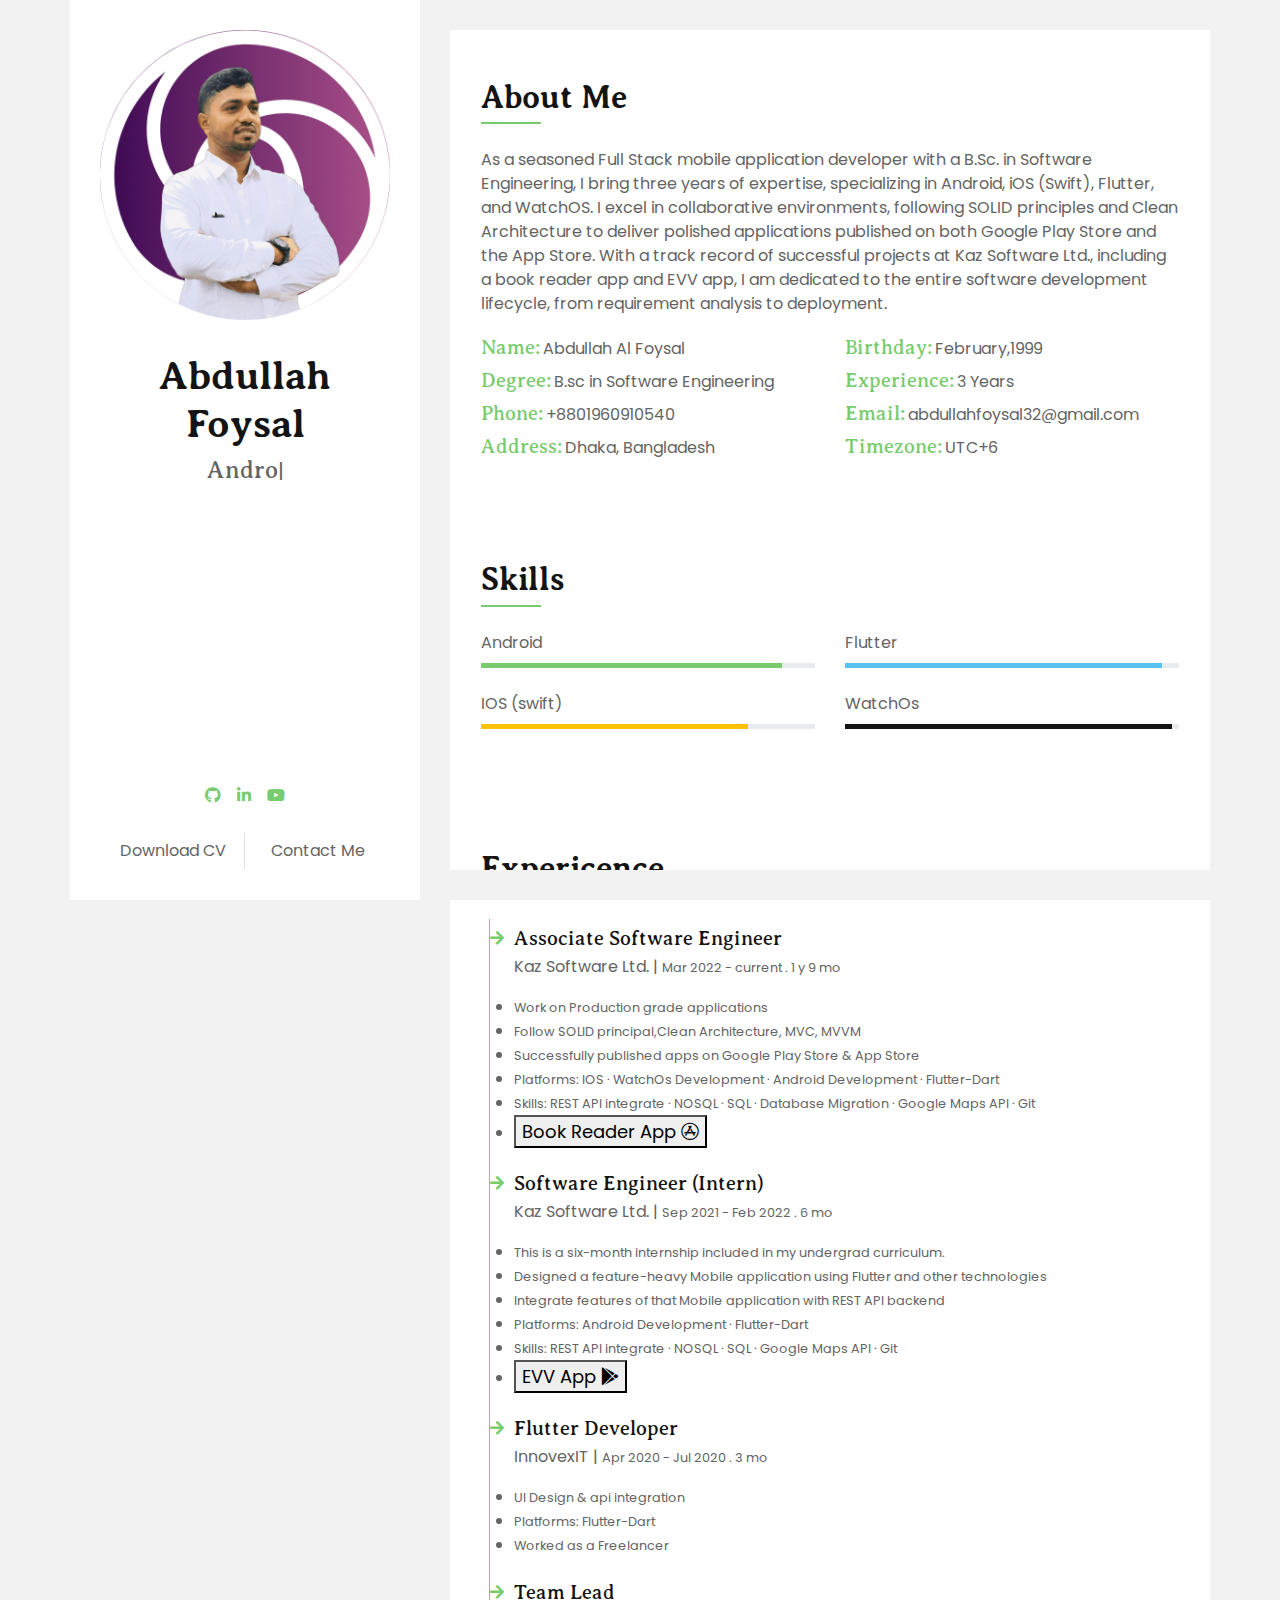
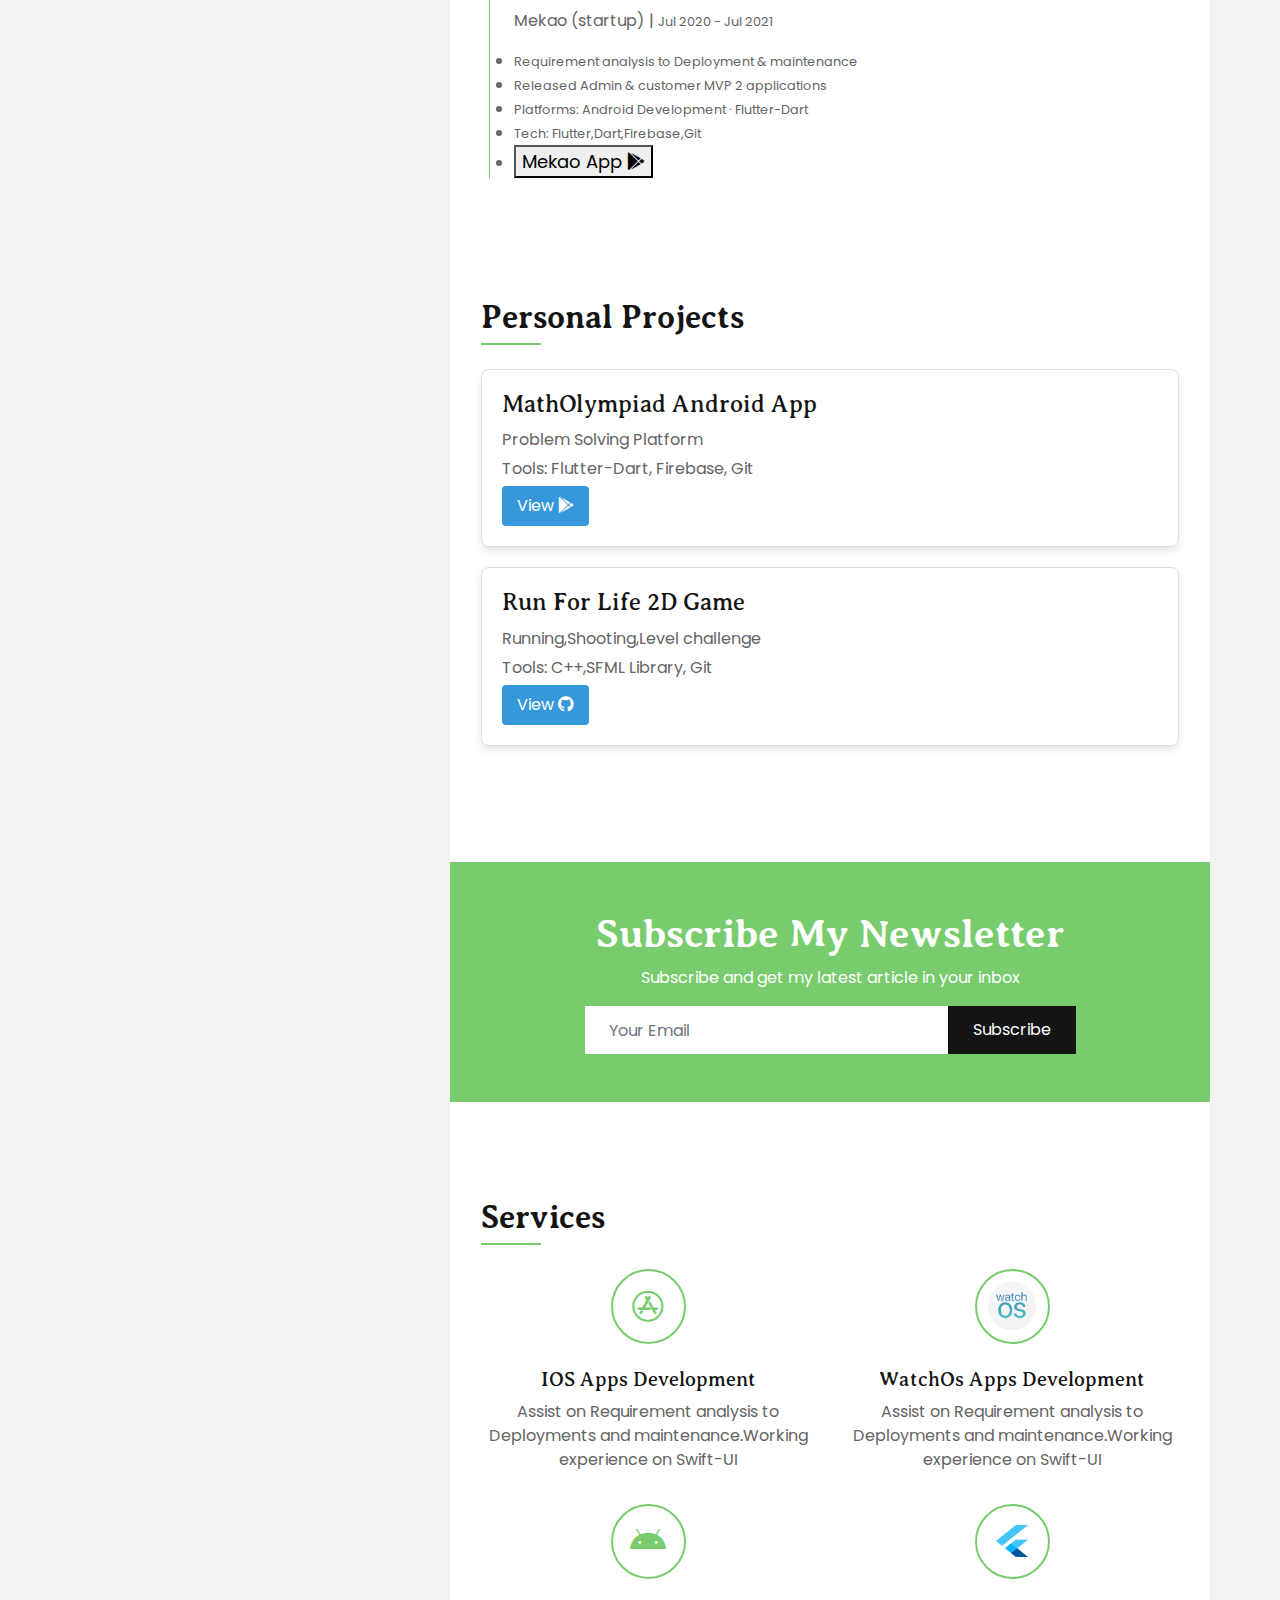
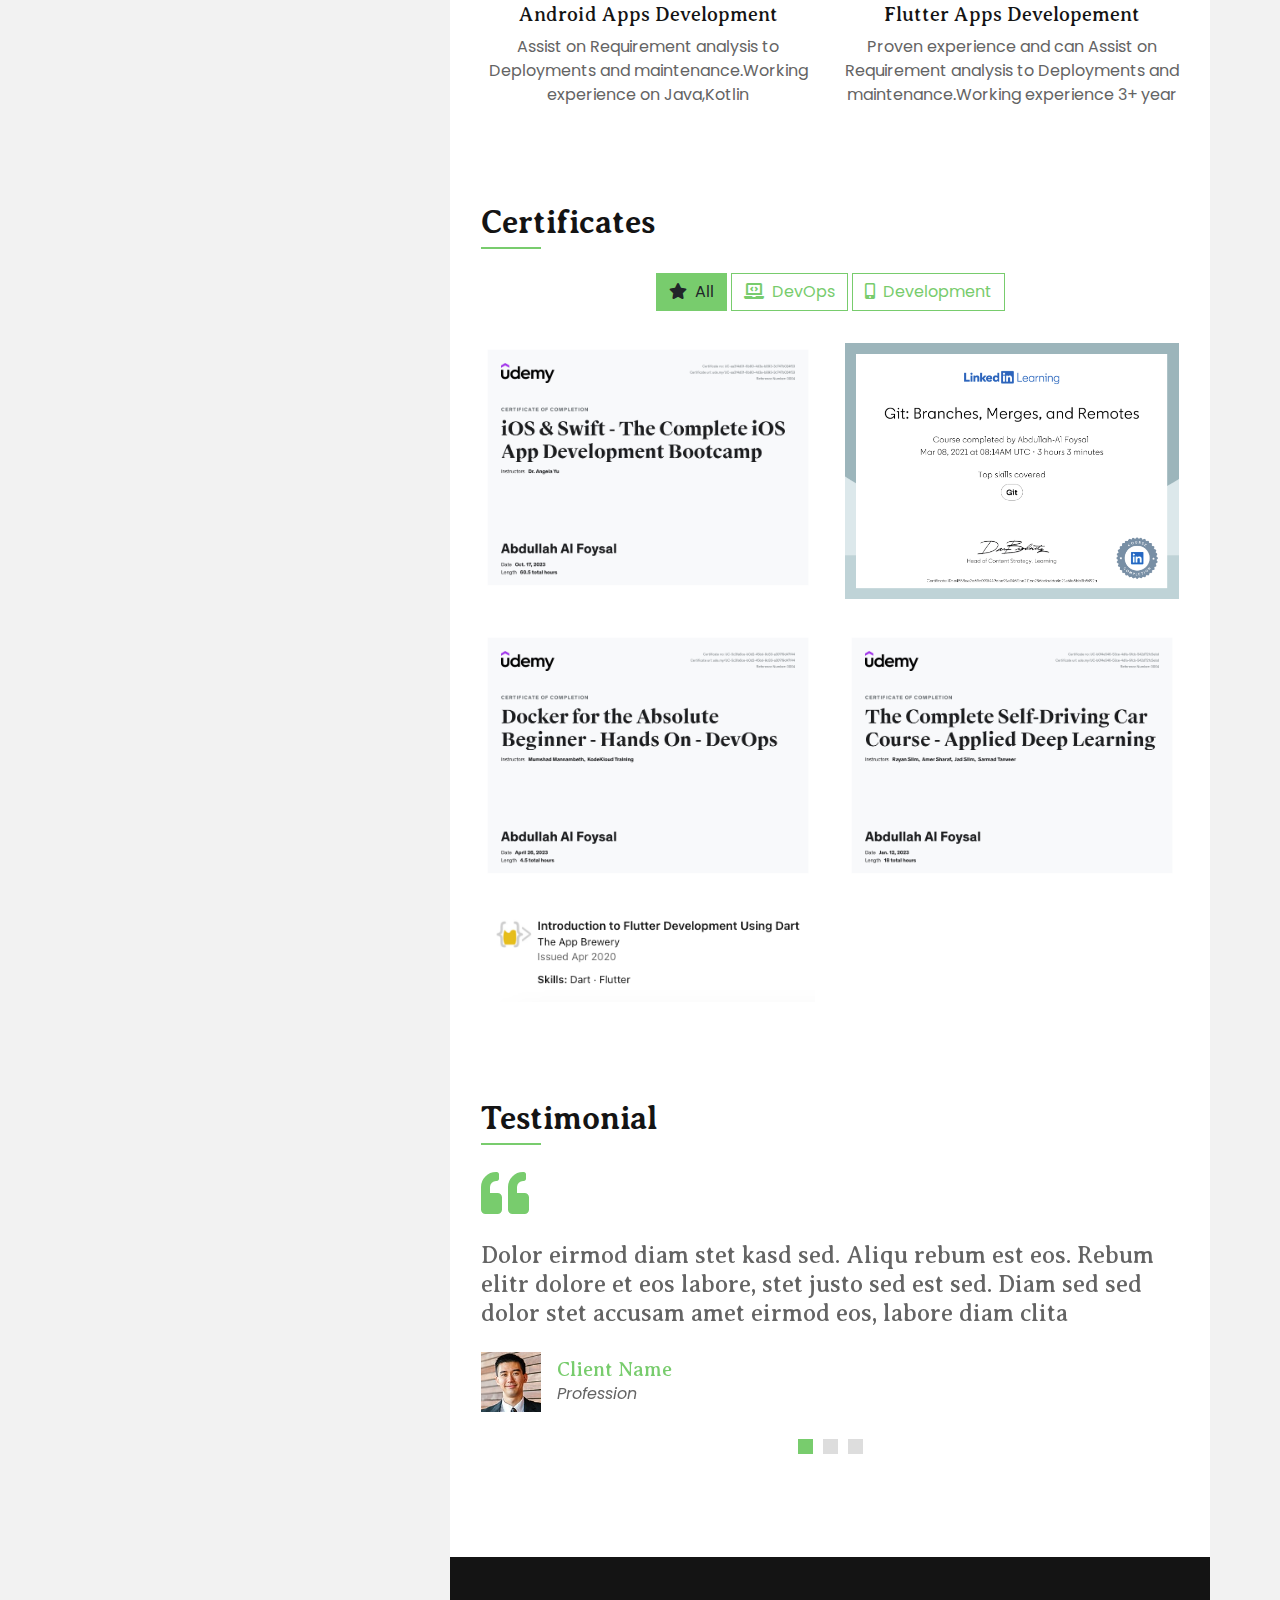
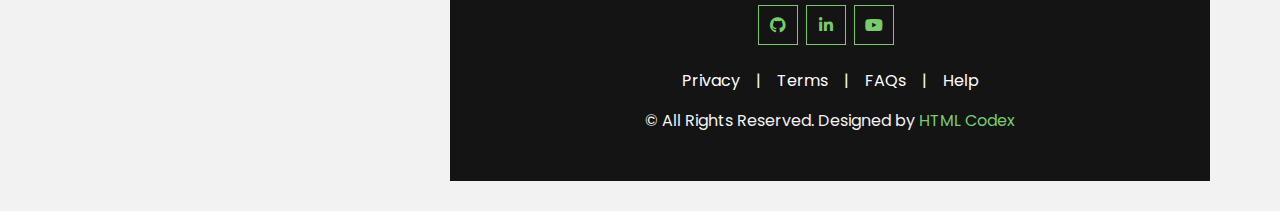
==== commit 861b114d: "refactor" ====
--- a/index.html
+++ b/index.html
@@ -354,7 +354,7 @@
                                 <img src="img/flutter.png" alt="Image description" style="width: 2em; height: 2em;">
                             </i>
                             <h5 class="mb-2">Flutter Apps Developement</h5>
-                            <p>Assist on Requirement analysis to Deployments and maintenance.Working experience 3+ year</p>
+                            <p>Proven experience and can Assist on Requirement analysis to Deployments and maintenance.Working experience 3+ year</p>
                         </div>
                        
 
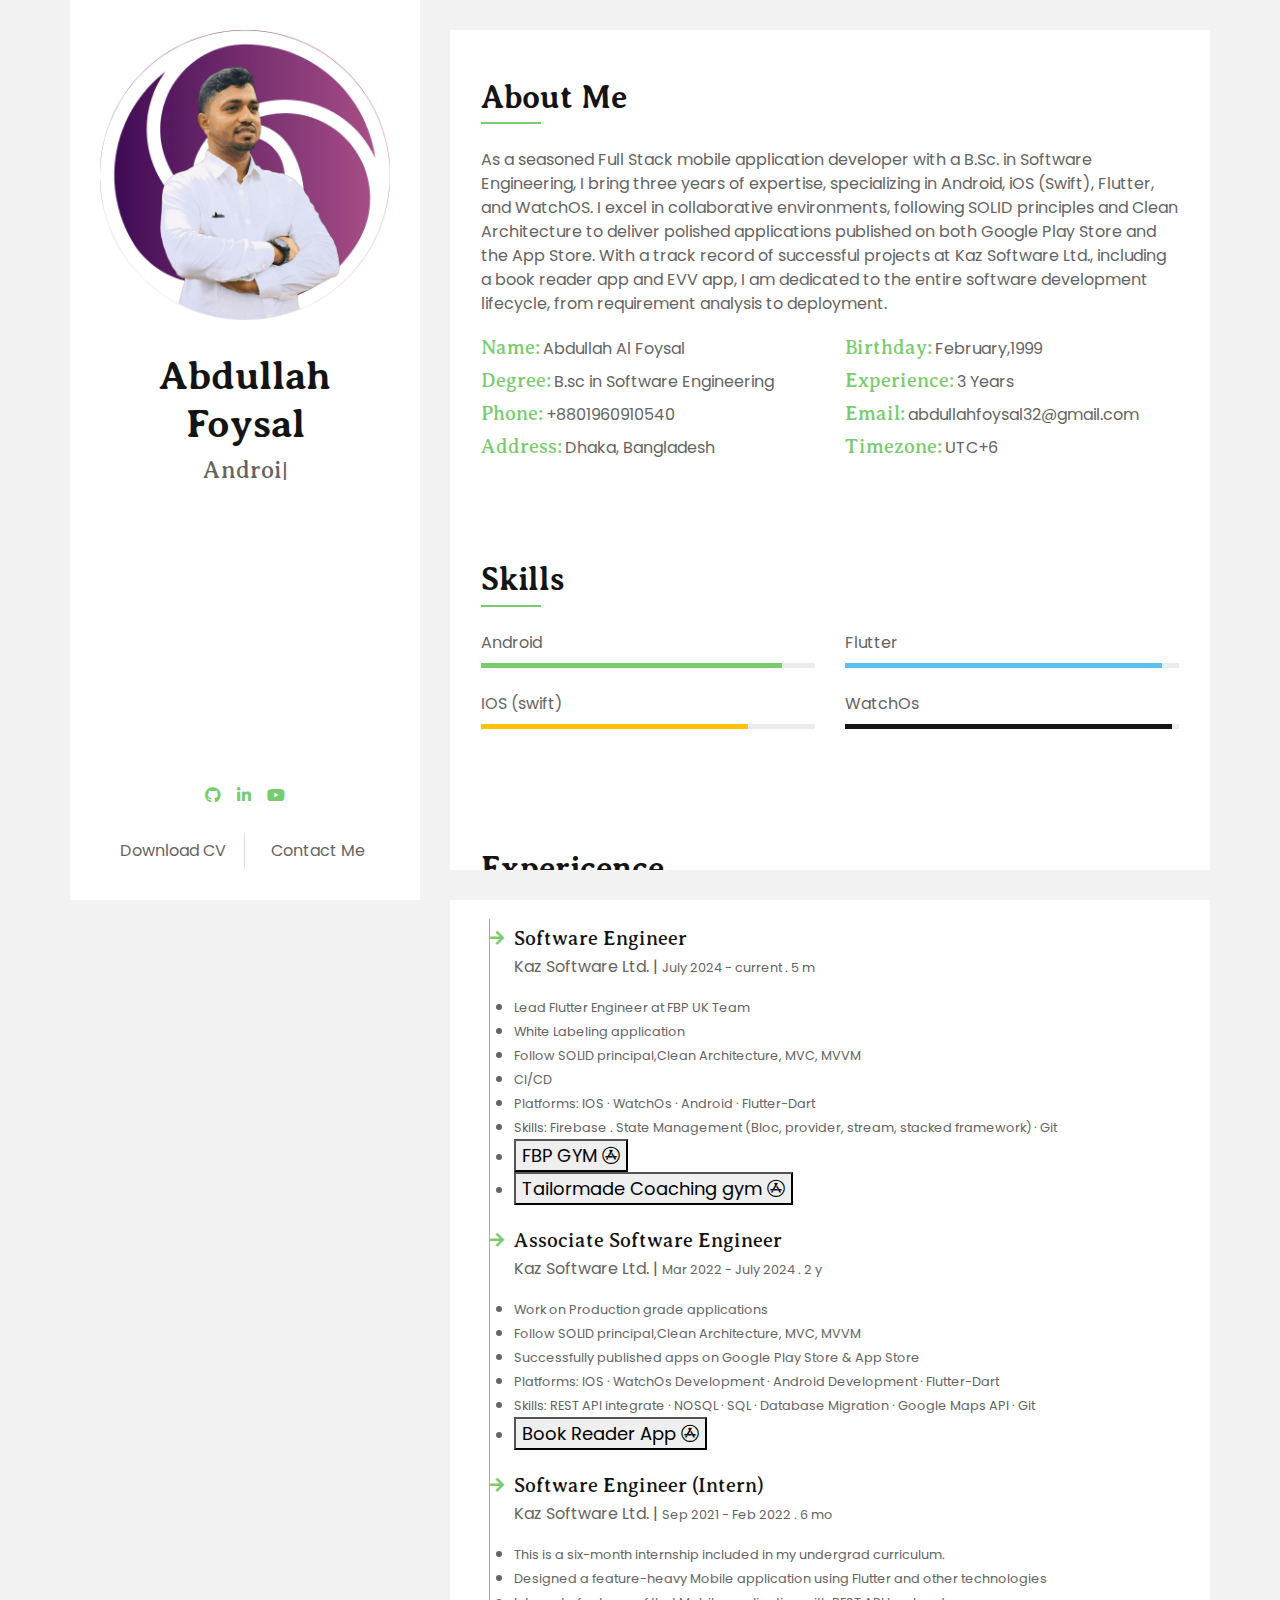
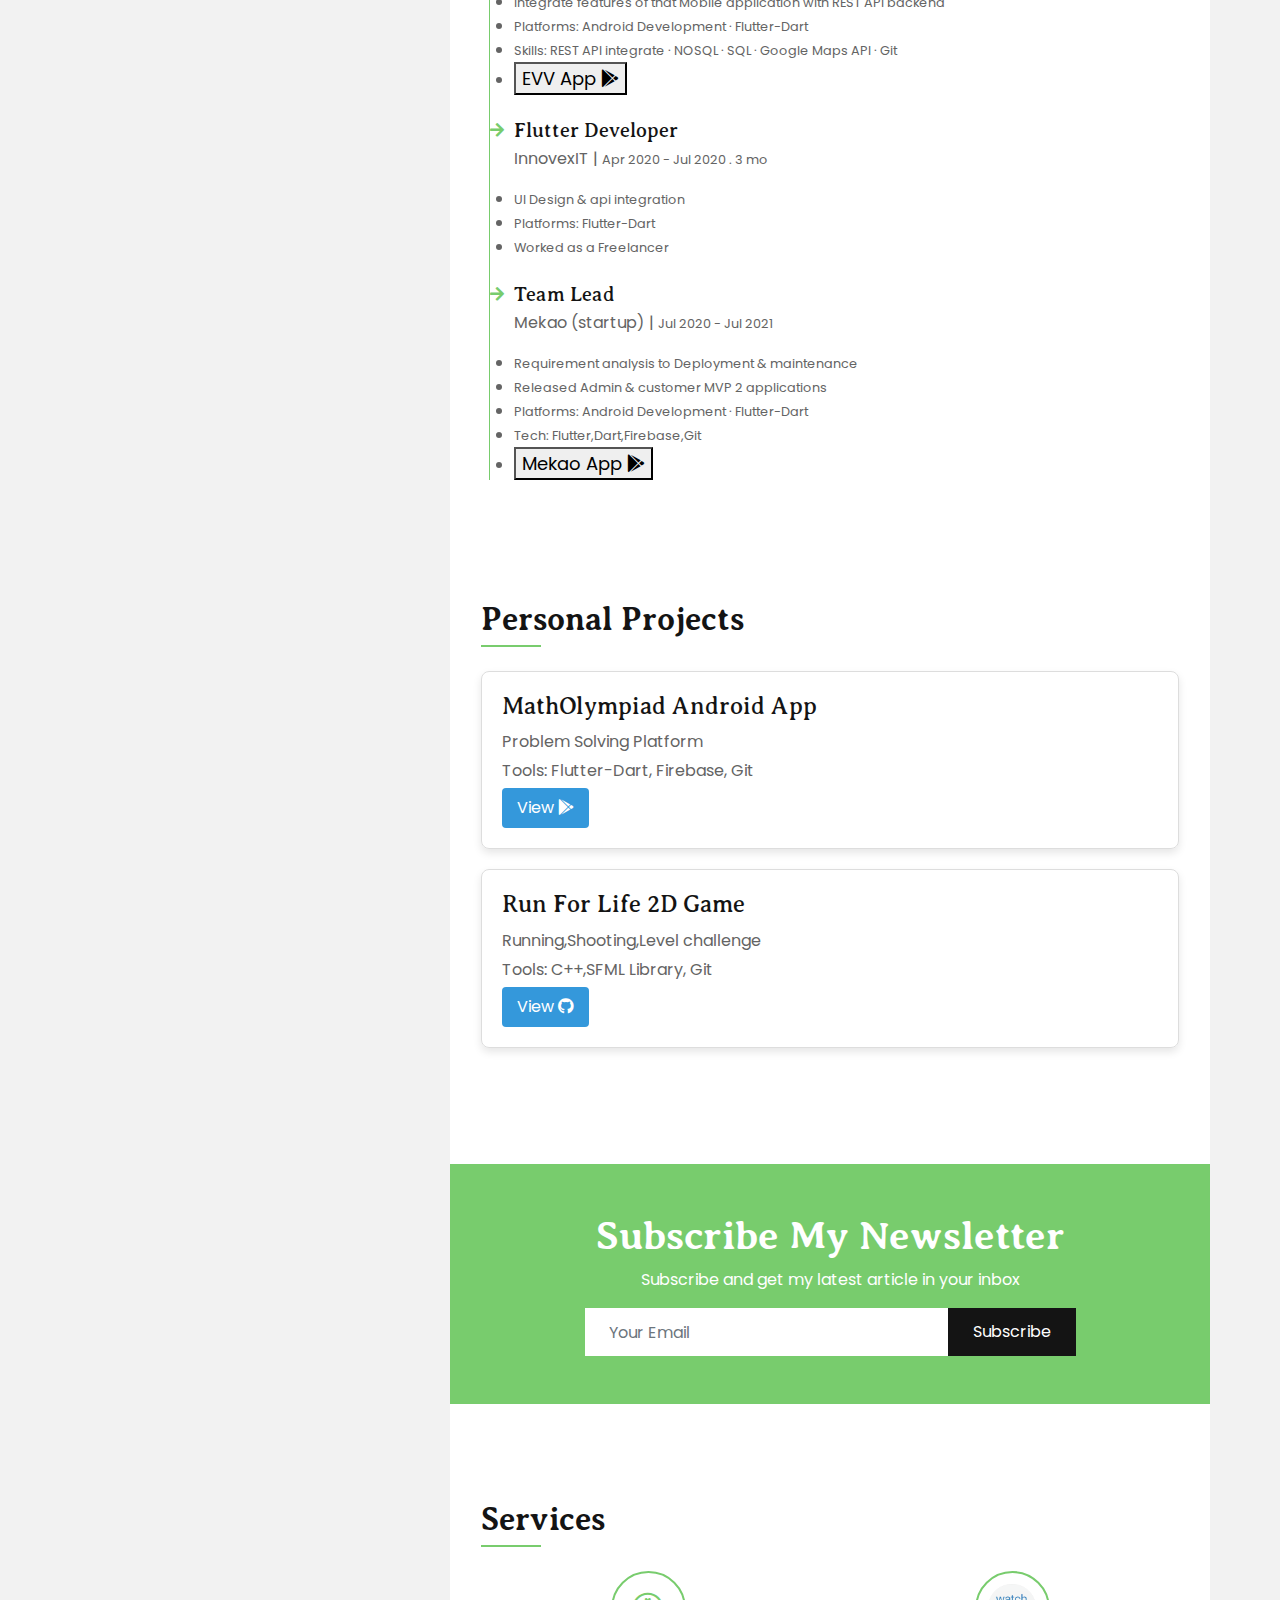
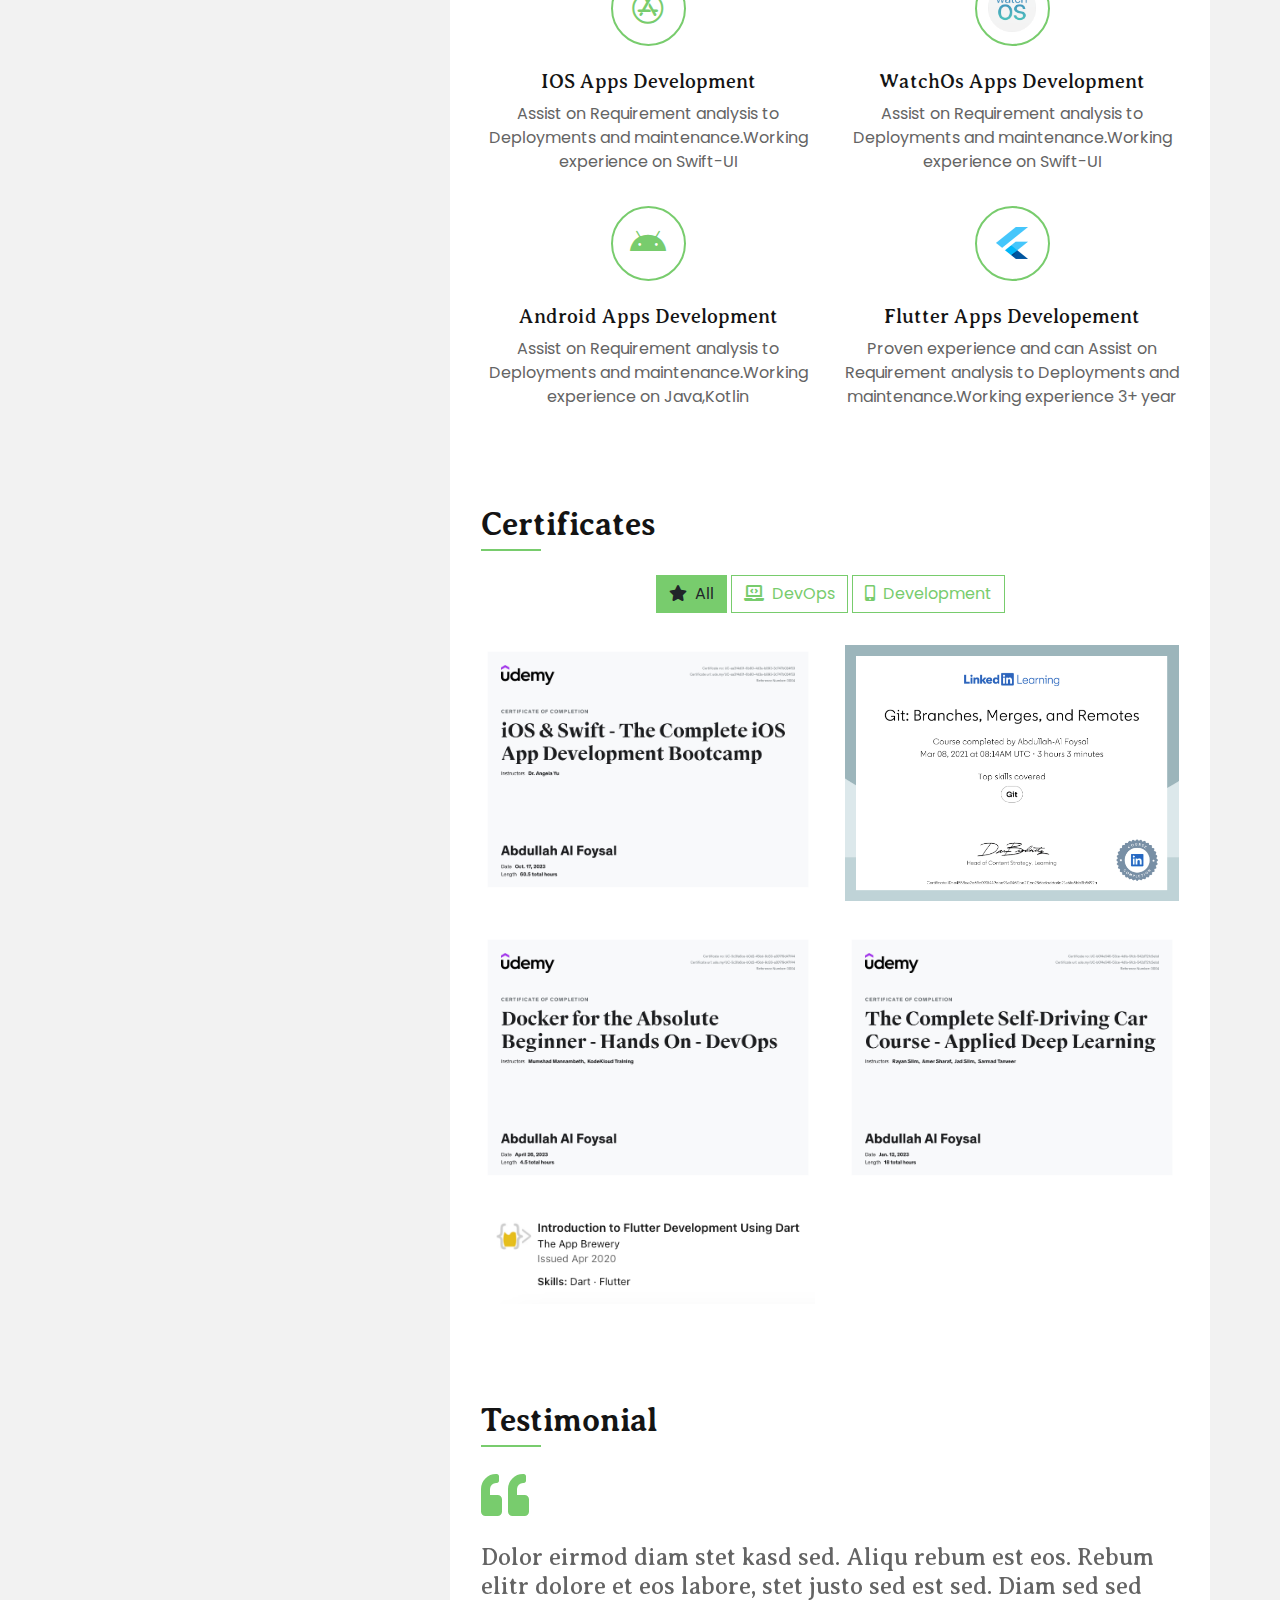
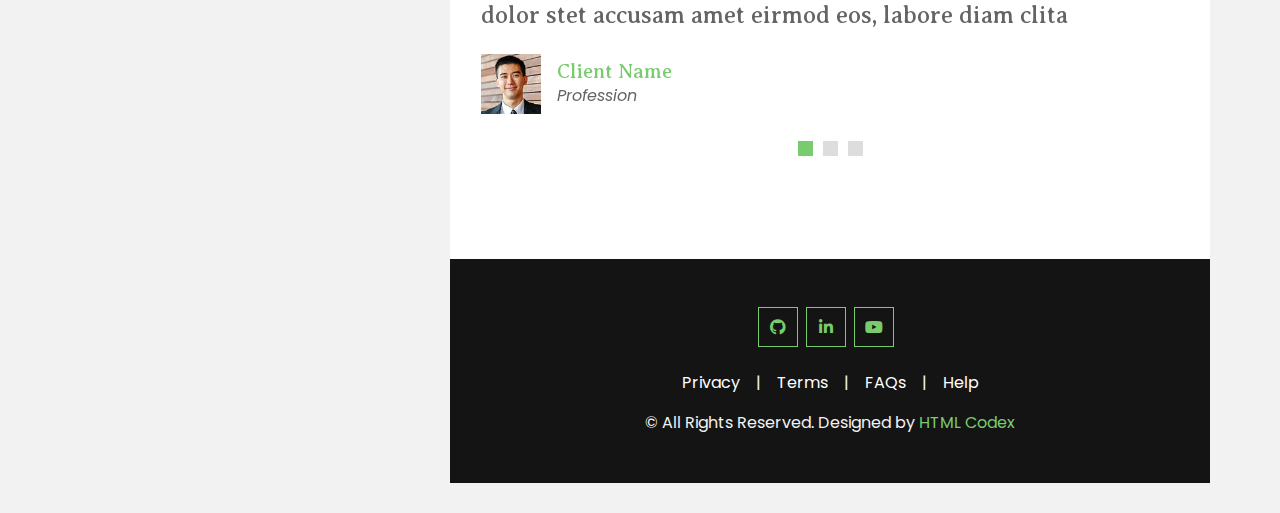
==== commit 0019984d: "update experience" ====
--- a/index.html
+++ b/index.html
@@ -191,8 +191,33 @@
                             <div class="border-left border-primary pt-2 pl-4 ml-2">
                                 <div class="position-relative mb-4">
                                     <i class="fa fa-arrow-right text-primary position-absolute" style="top: 3px; left: -24px;"></i>
+                                    <h5 class="mb-1">Software Engineer</h5>
+                                    <p class="mb-2">Kaz Software Ltd. | <small>July 2024 - current . 5 m</small></p>
+                                    <p>
+                                        <li><small>Lead Flutter Engineer at FBP UK Team</small></li>
+                                        <li><small>White Labeling application</small></li>
+                                        <li><small>Follow SOLID principal,Clean Architecture, MVC, MVVM</small></li>
+                                        <li><small> CI/CD</small></li>
+                                        <li><small> <bold>Platforms: </bold>IOS · WatchOs · Android · Flutter-Dart</small></li>
+                                        <li><small> <bold>Skills: </bold>Firebase . State Management (Bloc, provider, stream, stacked framework) · Git</small></li>
+                                        <li>
+                                            <a href="https://apps.apple.com/qa/app/fbp-gym/id6503006025">
+                                                <button style='font-size:18px'>FBP GYM <i class='fab fa-app-store'></i></button>
+                                            </a>
+                                        </li>
+                                        <li>
+                                            <a href="https://apps.apple.com/qa/app/tailormade-coaching-bansha/id6670205832">
+                                                <button style='font-size:18px'>Tailormade Coaching gym <i class='fab fa-app-store'></i></button>
+                                            </a>
+                                        </li>
+
+
+                                    </p>
+                                </div>
+                                <div class="position-relative mb-4">
+                                    <i class="fa fa-arrow-right text-primary position-absolute" style="top: 3px; left: -24px;"></i>
                                     <h5 class="mb-1">Associate Software Engineer</h5>
-                                    <p class="mb-2">Kaz Software Ltd. | <small>Mar 2022 - current . 1 y 9 mo</small></p>
+                                    <p class="mb-2">Kaz Software Ltd. | <small>Mar 2022 - July 2024 . 2 y</small></p>
                                     <p> 
                                         <li><small>Work on Production grade applications</small></li>
                                         <li><small>Follow SOLID principal,Clean Architecture, MVC, MVVM</small></li>
